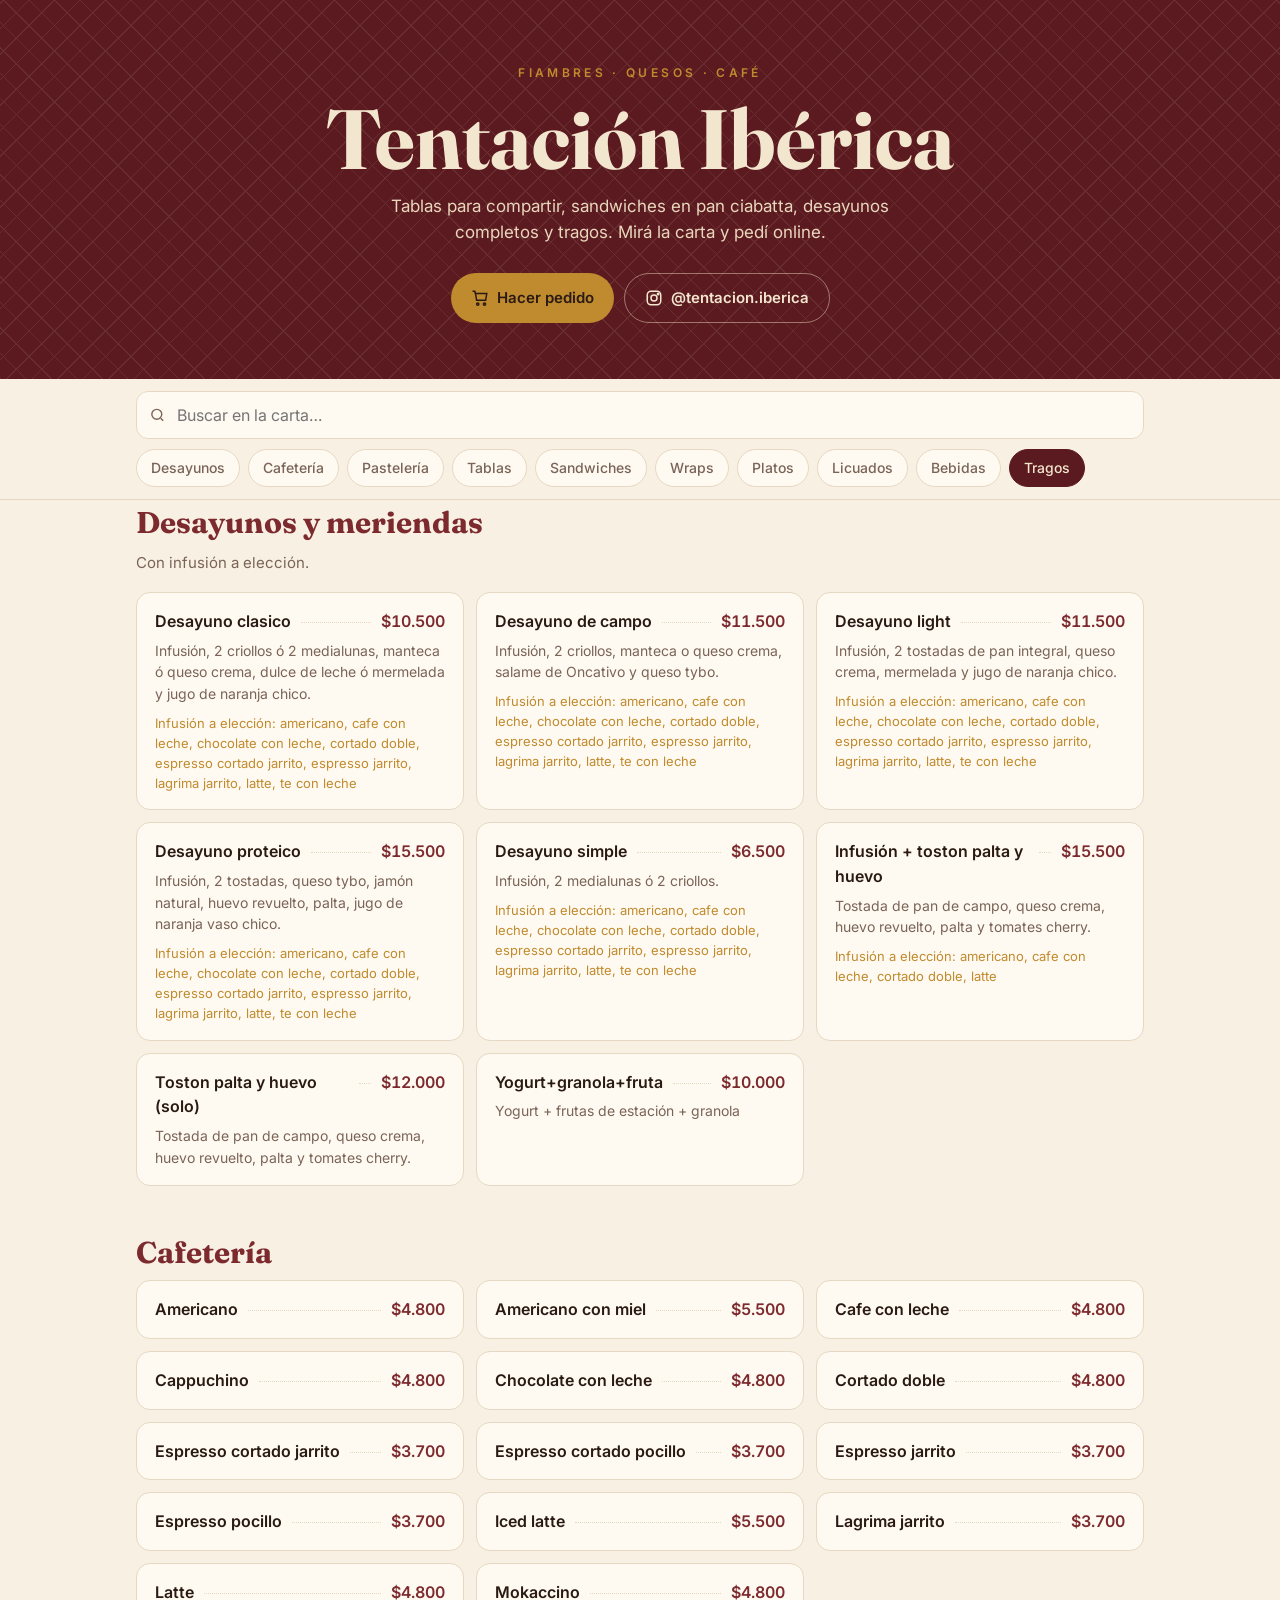
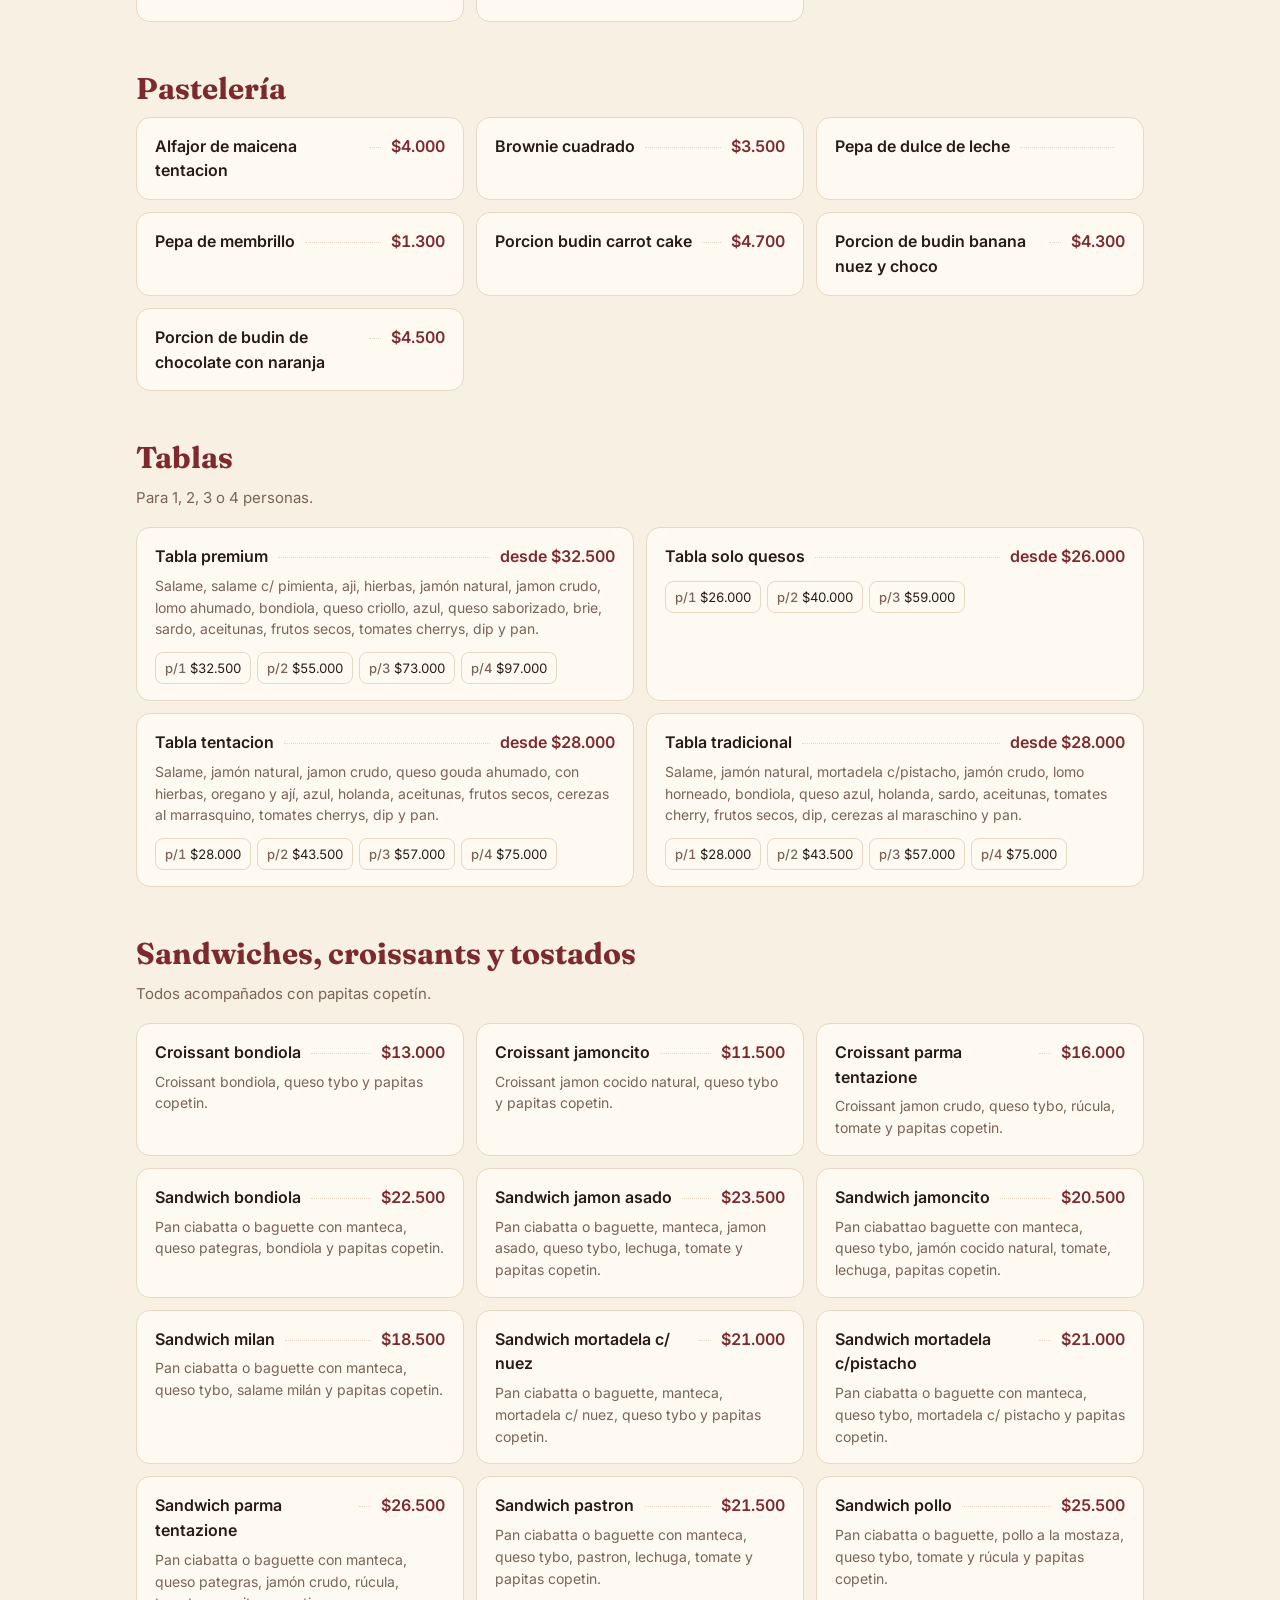
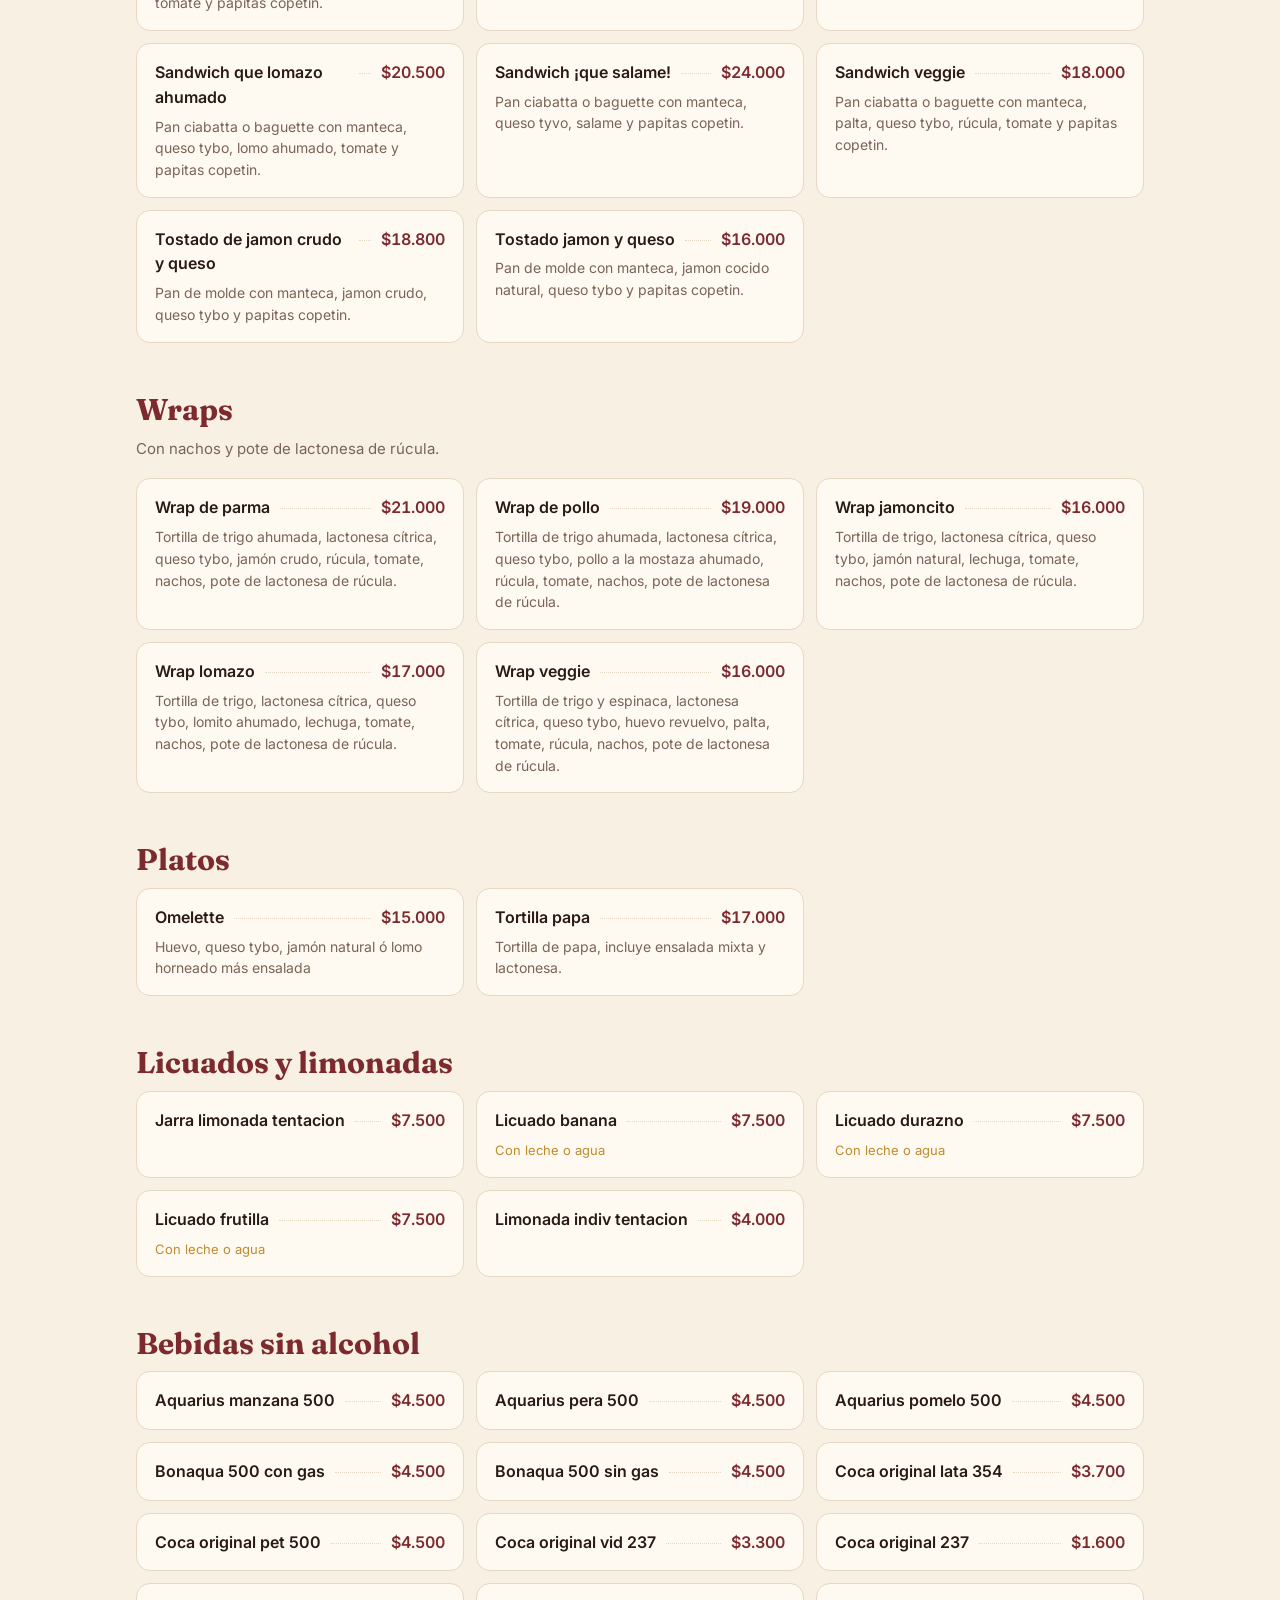
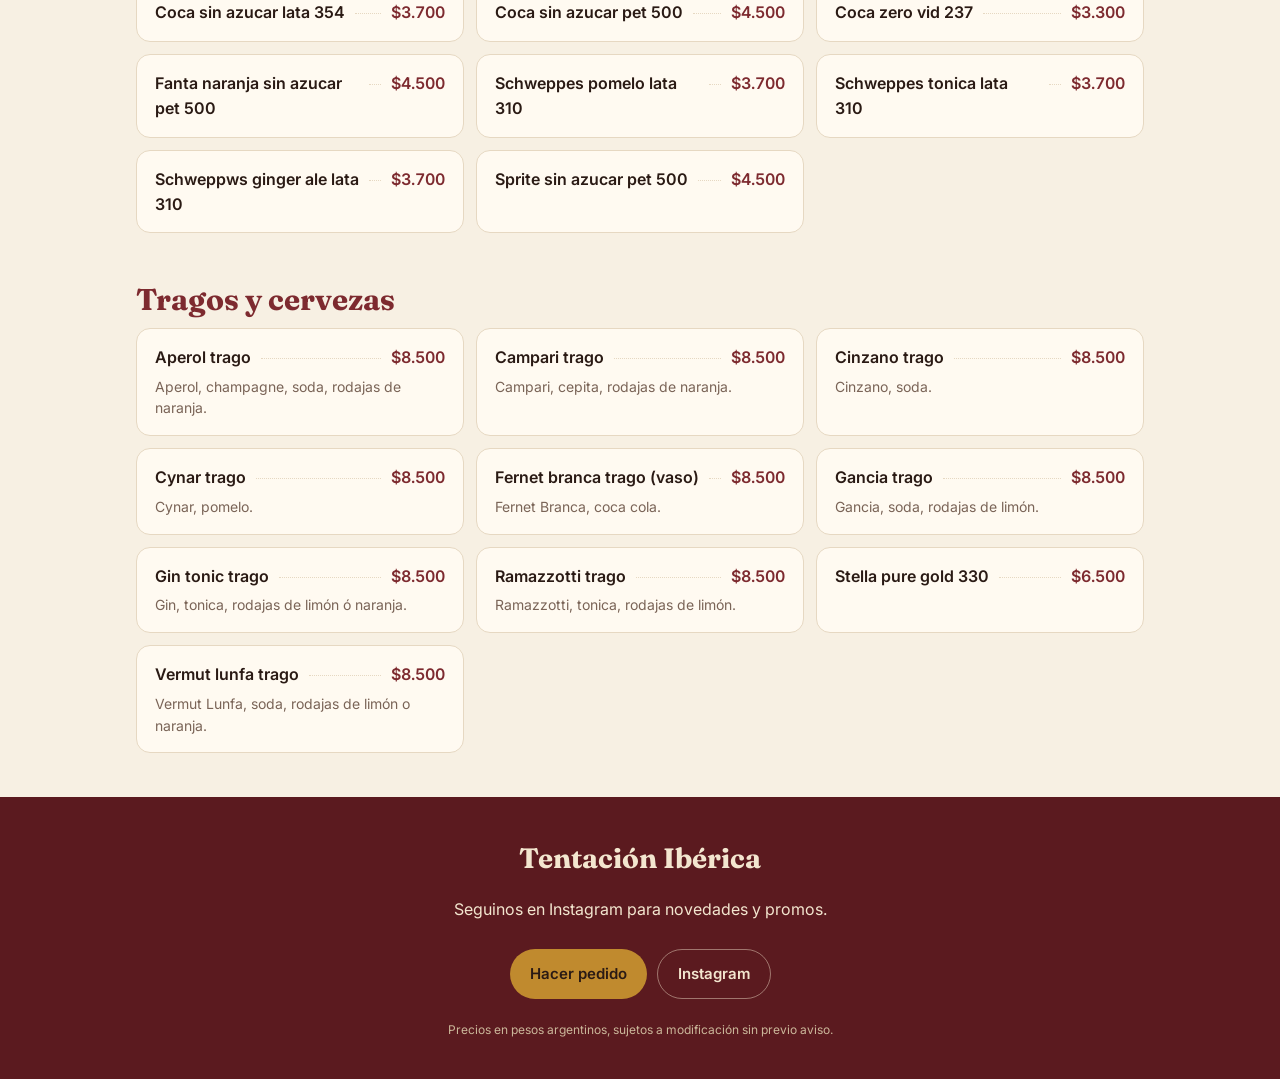
==== index.html @ 0c2903f7 "feat: web con la carta de Tentación Ibérica Co-Authored-By: Claude Opus 5.5 <noreply@anthropic.com>" ====
<!doctype html>
<html lang="es">
<head>
<meta charset="utf-8">
<meta name="viewport" content="width=device-width, initial-scale=1">
<title>Tentación Ibérica · Carta</title>
<meta name="description" content="Tentación Ibérica: tablas de fiambres y quesos, sandwiches, desayunos, café y tragos. Mirá nuestra carta.">
<meta property="og:title" content="Tentación Ibérica">
<meta property="og:description" content="Tablas, sandwiches, desayunos, café y tragos.">
<meta name="theme-color" content="#5b1a1f">
<link rel="icon" href="data:image/svg+xml,<svg xmlns='http://www.w3.org/2000/svg' viewBox='0 0 64 64'><rect width='64' height='64' rx='14' fill='%235b1a1f'/><text x='32' y='44' font-family='Georgia,serif' font-size='34' fill='%23f3e6cf' text-anchor='middle'>TI</text></svg>">
<link rel="preconnect" href="https://fonts.googleapis.com">
<link rel="preconnect" href="https://fonts.gstatic.com" crossorigin>
<link href="https://fonts.googleapis.com/css2?family=Fraunces:opsz,wght@9..144,500;9..144,700&family=Inter:wght@400;500;600&display=swap" rel="stylesheet">
<style>
:root{
  --bg:#f7f0e3; --surface:#fffaf1; --ink:#2a1a14; --muted:#7a6457; --line:#e6d8c2;
  --wine:#5b1a1f; --wine-2:#7d2a2f; --gold:#c08a2e; --cream:#f3e6cf;
}
@media (prefers-color-scheme: dark){
  :root:not([data-theme="light"]){
    --bg:#1a1210; --surface:#241915; --ink:#f3e6cf; --muted:#b9a48f; --line:#3a2a22;
    --wine:#5b1a1f; --wine-2:#e0a3a0; --gold:#e0ac52; --cream:#f3e6cf;
  }
}
*{box-sizing:border-box}
html{scroll-behavior:smooth;scroll-padding-top:120px}
body{margin:0;background:var(--bg);color:var(--ink);font:16px/1.55 Inter,system-ui,sans-serif;-webkit-font-smoothing:antialiased}
a{color:inherit}
.wrap{max-width:1040px;margin:0 auto;padding:0 16px}

/* hero */
.hero{background:var(--wine);color:var(--cream);position:relative;overflow:hidden}
.hero::before{content:"";position:absolute;inset:0;opacity:.09;
  background-image:repeating-linear-gradient(45deg,var(--cream) 0 1px,transparent 1px 18px),repeating-linear-gradient(-45deg,var(--cream) 0 1px,transparent 1px 18px)}
.hero .wrap{position:relative;padding-top:64px;padding-bottom:56px;text-align:center}
.kicker{letter-spacing:.28em;text-transform:uppercase;font-size:12px;color:var(--gold);font-weight:600}
.hero h1{font-family:Fraunces,Georgia,serif;font-weight:700;font-size:clamp(42px,9vw,84px);line-height:1;margin:14px 0 12px}
.hero p{max-width:560px;margin:0 auto;color:#e9d7bd;font-size:17px}
.cta{display:flex;gap:10px;justify-content:center;flex-wrap:wrap;margin-top:28px}
.btn{display:inline-flex;align-items:center;gap:8px;padding:12px 20px;border-radius:999px;font-weight:600;text-decoration:none;font-size:15px;transition:transform .15s,background .15s}
.btn:hover{transform:translateY(-1px)}
.btn.primary{background:var(--gold);color:#2a1a14}
.btn.ghost{border:1px solid rgba(243,230,207,.45);color:var(--cream)}
.btn svg{width:18px;height:18px}

/* nav */
.bar{position:sticky;top:0;z-index:10;background:color-mix(in srgb,var(--bg) 92%,transparent);backdrop-filter:blur(10px);border-bottom:1px solid var(--line)}
.bar .wrap{display:flex;flex-direction:column;gap:10px;padding-top:12px;padding-bottom:10px}
.search{position:relative}
.search input{width:100%;padding:11px 14px 11px 40px;border-radius:12px;border:1px solid var(--line);background:var(--surface);color:var(--ink);font:inherit}
.search input:focus{outline:2px solid var(--gold);outline-offset:1px}
.search svg{position:absolute;left:13px;top:50%;transform:translateY(-50%);width:17px;height:17px;color:var(--muted)}
.cats{display:flex;gap:8px;overflow-x:auto;scrollbar-width:none;padding-bottom:2px}
.cats::-webkit-scrollbar{display:none}
.cats a{flex:none;padding:7px 14px;border-radius:999px;border:1px solid var(--line);text-decoration:none;font-size:14px;font-weight:500;color:var(--muted);background:var(--surface);white-space:nowrap}
.cats a.on{background:var(--wine);border-color:var(--wine);color:var(--cream)}

/* menu */
main{padding:28px 0 40px}
section{margin-bottom:44px}
section h2{font-family:Fraunces,Georgia,serif;font-size:30px;margin:0 0 4px;color:var(--wine-2)}
section .sub{color:var(--muted);margin:0 0 18px;font-size:15px}
.grid{display:grid;grid-template-columns:repeat(auto-fill,minmax(300px,1fr));gap:12px}
.item{background:var(--surface);border:1px solid var(--line);border-radius:14px;padding:16px 18px}
.row{display:flex;align-items:baseline;gap:10px}
.row h3{margin:0;font-size:16px;font-weight:600}
.row .dots{flex:1;border-bottom:1px dotted var(--line);transform:translateY(-4px);min-width:12px}
.price{font-weight:600;color:var(--wine-2);white-space:nowrap;font-variant-numeric:tabular-nums}
.item p{margin:6px 0 0;color:var(--muted);font-size:14px}
.item .opt{font-size:13px;margin-top:8px;color:var(--gold)}
.sizes{display:flex;gap:6px;flex-wrap:wrap;margin-top:12px}
.sizes span{font-size:13px;border:1px solid var(--line);border-radius:8px;padding:5px 9px;font-variant-numeric:tabular-nums}
.sizes b{color:var(--muted);font-weight:500;margin-right:4px}
.tablas .grid{grid-template-columns:repeat(auto-fill,minmax(420px,1fr))}
.empty{display:none;text-align:center;color:var(--muted);padding:40px 0}

footer{background:var(--wine);color:var(--cream);text-align:center;padding:40px 16px}
footer h2{font-family:Fraunces,Georgia,serif;margin:0 0 6px;font-size:28px}
footer small{display:block;margin-top:22px;color:#cbb79a;font-size:12px}
@media (max-width:480px){.tablas .grid{grid-template-columns:1fr}.grid{grid-template-columns:1fr}}
</style>
</head>
<body>
<header class="hero">
  <div class="wrap">
    <div class="kicker">Fiambres · Quesos · Café</div>
    <h1>Tentación Ibérica</h1>
    <p>Tablas para compartir, sandwiches en pan ciabatta, desayunos completos y tragos. Mirá la carta y pedí online.</p>
    <div class="cta">
      <a class="btn primary" href="https://gd55d70ed7f53c9-o1anc1ft1sdt1pqp.adb.sa-santiago-1.oraclecloudapps.com/ords/r/restoweb/pedidos121/carta-digital?s=lamarca.tentacioniberica" target="_blank" rel="noopener">
        <svg viewBox="0 0 24 24" fill="none" stroke="currentColor" stroke-width="2"><path d="M6 6h15l-1.5 9h-12z"/><path d="M6 6 5 3H2"/><circle cx="9" cy="20" r="1.5"/><circle cx="18" cy="20" r="1.5"/></svg>
        Hacer pedido
      </a>
      <a class="btn ghost" href="https://www.instagram.com/tentacion.iberica/" target="_blank" rel="noopener">
        <svg viewBox="0 0 24 24" fill="none" stroke="currentColor" stroke-width="2"><rect x="3" y="3" width="18" height="18" rx="5"/><circle cx="12" cy="12" r="4"/><circle cx="17.5" cy="6.5" r="1" fill="currentColor"/></svg>
        @tentacion.iberica
      </a>
    </div>
  </div>
</header>

<nav class="bar" aria-label="Categorías">
  <div class="wrap">
    <label class="search">
      <svg viewBox="0 0 24 24" fill="none" stroke="currentColor" stroke-width="2"><circle cx="11" cy="11" r="7"/><path d="m20 20-3.5-3.5"/></svg>
      <input id="q" type="search" placeholder="Buscar en la carta…" aria-label="Buscar en la carta">
    </label>
    <div class="cats" id="cats"></div>
  </div>
</nav>

<main class="wrap">
  <div id="menu"></div>
  <div class="empty" id="empty">No encontramos nada con esa búsqueda.</div>
</main>

<footer>
  <h2>Tentación Ibérica</h2>
  <p>Seguinos en Instagram para novedades y promos.</p>
  <div class="cta">
    <a class="btn primary" href="https://gd55d70ed7f53c9-o1anc1ft1sdt1pqp.adb.sa-santiago-1.oraclecloudapps.com/ords/r/restoweb/pedidos121/carta-digital?s=lamarca.tentacioniberica" target="_blank" rel="noopener">Hacer pedido</a>
    <a class="btn ghost" href="https://www.instagram.com/tentacion.iberica/" target="_blank" rel="noopener">Instagram</a>
  </div>
  <small>Precios en pesos argentinos, sujetos a modificación sin previo aviso.</small>
</footer>

<script>
const MENU = [{"c": "dulces", "n": "Alfajor de maicena tentacion", "p": 4000, "d": ""}, {"c": "cafe", "n": "Americano", "p": 4800, "d": ""}, {"c": "cafe", "n": "Americano con miel", "p": 5500, "d": ""}, {"c": "tragos", "n": "Aperol trago", "p": 8500, "d": "Aperol, champagne, soda, rodajas de naranja."}, {"c": "bebidas", "n": "Aquarius manzana 500", "p": 4500, "d": ""}, {"c": "bebidas", "n": "Aquarius pera 500", "p": 4500, "d": ""}, {"c": "bebidas", "n": "Aquarius pomelo 500", "p": 4500, "d": ""}, {"c": "bebidas", "n": "Bonaqua 500 con gas", "p": 4500, "d": ""}, {"c": "bebidas", "n": "Bonaqua 500 sin gas", "p": 4500, "d": ""}, {"c": "dulces", "n": "Brownie cuadrado", "p": 3500, "d": ""}, {"c": "cafe", "n": "Cafe con leche", "p": 4800, "d": ""}, {"c": "tragos", "n": "Campari trago", "p": 8500, "d": "Campari, cepita, rodajas de naranja."}, {"c": "cafe", "n": "Cappuchino", "p": 4800, "d": ""}, {"c": "cafe", "n": "Chocolate con leche", "p": 4800, "d": ""}, {"c": "tragos", "n": "Cinzano trago", "p": 8500, "d": "Cinzano, soda."}, {"c": "bebidas", "n": "Coca original lata 354", "p": 3700, "d": ""}, {"c": "bebidas", "n": "Coca original pet 500", "p": 4500, "d": ""}, {"c": "bebidas", "n": "Coca original vid 237", "p": 3300, "d": ""}, {"c": "bebidas", "n": "Coca original 237", "p": 1600, "d": ""}, {"c": "bebidas", "n": "Coca sin azucar lata 354", "p": 3700, "d": ""}, {"c": "bebidas", "n": "Coca sin azucar pet 500", "p": 4500, "d": ""}, {"c": "bebidas", "n": "Coca zero vid 237", "p": 3300, "d": ""}, {"c": "cafe", "n": "Cortado doble", "p": 4800, "d": ""}, {"c": "sandwiches", "n": "Croissant bondiola", "p": 13000, "d": "Croissant bondiola, queso tybo y papitas copetin."}, {"c": "sandwiches", "n": "Croissant jamoncito", "p": 11500, "d": "Croissant jamon cocido natural, queso tybo y papitas copetin."}, {"c": "sandwiches", "n": "Croissant parma tentazione", "p": 16000, "d": "Croissant jamon crudo, queso tybo, rúcula, tomate y papitas copetin."}, {"c": "tragos", "n": "Cynar trago", "p": 8500, "d": "Cynar, pomelo."}, {"c": "desayunos", "n": "Desayuno clasico", "p": 10500, "d": "Infusión, 2 criollos ó 2 medialunas, manteca ó queso crema, dulce de leche ó mermelada y jugo de naranja chico.", "opt": "Infusión a elección: americano, cafe con leche, chocolate con leche, cortado doble, espresso cortado jarrito, espresso jarrito, lagrima jarrito, latte, te con leche"}, {"c": "desayunos", "n": "Desayuno de campo", "p": 11500, "d": "Infusión, 2 criollos, manteca o queso crema, salame de Oncativo y queso tybo.", "opt": "Infusión a elección: americano, cafe con leche, chocolate con leche, cortado doble, espresso cortado jarrito, espresso jarrito, lagrima jarrito, latte, te con leche"}, {"c": "desayunos", "n": "Desayuno light", "p": 11500, "d": "Infusión, 2 tostadas de pan integral, queso crema, mermelada y jugo de naranja chico.", "opt": "Infusión a elección: americano, cafe con leche, chocolate con leche, cortado doble, espresso cortado jarrito, espresso jarrito, lagrima jarrito, latte, te con leche"}, {"c": "desayunos", "n": "Desayuno proteico", "p": 15500, "d": "Infusión, 2 tostadas, queso tybo, jamón natural, huevo revuelto, palta, jugo de naranja vaso chico.", "opt": "Infusión a elección: americano, cafe con leche, chocolate con leche, cortado doble, espresso cortado jarrito, espresso jarrito, lagrima jarrito, latte, te con leche"}, {"c": "desayunos", "n": "Desayuno simple", "p": 6500, "d": "Infusión, 2 medialunas ó 2 criollos.", "opt": "Infusión a elección: americano, cafe con leche, chocolate con leche, cortado doble, espresso cortado jarrito, espresso jarrito, lagrima jarrito, latte, te con leche"}, {"c": "cafe", "n": "Espresso cortado jarrito", "p": 3700, "d": ""}, {"c": "cafe", "n": "Espresso cortado pocillo", "p": 3700, "d": ""}, {"c": "cafe", "n": "Espresso jarrito", "p": 3700, "d": ""}, {"c": "cafe", "n": "Espresso pocillo", "p": 3700, "d": ""}, {"c": "bebidas", "n": "Fanta naranja sin azucar pet 500", "p": 4500, "d": ""}, {"c": "tragos", "n": "Fernet branca trago (vaso)", "p": 8500, "d": "Fernet Branca, coca cola."}, {"c": "tragos", "n": "Gancia trago", "p": 8500, "d": "Gancia, soda, rodajas de limón."}, {"c": "tragos", "n": "Gin tonic trago", "p": 8500, "d": "Gin, tonica, rodajas de limón ó naranja."}, {"c": "cafe", "n": "Iced latte", "p": 5500, "d": ""}, {"c": "desayunos", "n": "Infusión + toston palta y huevo", "p": 15500, "d": "Tostada de pan de campo, queso crema, huevo revuelto, palta y tomates cherry.", "opt": "Infusión a elección: americano, cafe con leche, cortado doble, latte"}, {"c": "licuados", "n": "Jarra limonada tentacion", "p": 7500, "d": ""}, {"c": "cafe", "n": "Lagrima jarrito", "p": 3700, "d": ""}, {"c": "cafe", "n": "Latte", "p": 4800, "d": ""}, {"c": "licuados", "n": "Licuado banana", "p": 7500, "d": "", "opt": "Con leche o agua"}, {"c": "licuados", "n": "Licuado durazno", "p": 7500, "d": "", "opt": "Con leche o agua"}, {"c": "licuados", "n": "Licuado frutilla", "p": 7500, "d": "", "opt": "Con leche o agua"}, {"c": "licuados", "n": "Limonada indiv tentacion", "p": 4000, "d": ""}, {"c": "cafe", "n": "Mokaccino", "p": 4800, "d": ""}, {"c": "platos", "n": "Omelette", "p": 15000, "d": "Huevo, queso tybo, jamón natural ó lomo horneado más ensalada"}, {"c": "dulces", "n": "Pepa de dulce de leche", "p": null, "d": ""}, {"c": "dulces", "n": "Pepa de membrillo", "p": 1300, "d": ""}, {"c": "dulces", "n": "Porcion budin carrot cake", "p": 4700, "d": ""}, {"c": "dulces", "n": "Porcion de budin banana nuez y choco", "p": 4300, "d": ""}, {"c": "dulces", "n": "Porcion de budin de chocolate con naranja", "p": 4500, "d": ""}, {"c": "tragos", "n": "Ramazzotti trago", "p": 8500, "d": "Ramazzotti, tonica, rodajas de limón."}, {"c": "sandwiches", "n": "Sandwich bondiola", "p": 22500, "d": "Pan ciabatta o baguette con manteca, queso pategras, bondiola y papitas copetin."}, {"c": "sandwiches", "n": "Sandwich jamon asado", "p": 23500, "d": "Pan ciabatta o baguette, manteca, jamon asado, queso tybo, lechuga, tomate y papitas copetin."}, {"c": "sandwiches", "n": "Sandwich jamoncito", "p": 20500, "d": "Pan ciabattao baguette con manteca, queso tybo, jamón cocido natural, tomate, lechuga, papitas copetin."}, {"c": "sandwiches", "n": "Sandwich milan", "p": 18500, "d": "Pan ciabatta o baguette con manteca, queso tybo, salame milán y papitas copetin."}, {"c": "sandwiches", "n": "Sandwich mortadela c/ nuez", "p": 21000, "d": "Pan ciabatta o baguette, manteca, mortadela c/ nuez, queso tybo y papitas copetin."}, {"c": "sandwiches", "n": "Sandwich mortadela c/pistacho", "p": 21000, "d": "Pan ciabatta o baguette con manteca, queso tybo, mortadela c/ pistacho y papitas copetin."}, {"c": "sandwiches", "n": "Sandwich parma tentazione", "p": 26500, "d": "Pan ciabatta o baguette con manteca, queso pategras, jamón crudo, rúcula, tomate y papitas copetin."}, {"c": "sandwiches", "n": "Sandwich pastron", "p": 21500, "d": "Pan ciabatta o baguette con manteca, queso tybo, pastron, lechuga, tomate y papitas copetin."}, {"c": "sandwiches", "n": "Sandwich pollo", "p": 25500, "d": "Pan ciabatta o baguette, pollo a la mostaza, queso tybo, tomate y rúcula y papitas copetin."}, {"c": "sandwiches", "n": "Sandwich que lomazo ahumado", "p": 20500, "d": "Pan ciabatta o baguette con manteca, queso tybo, lomo ahumado, tomate y papitas copetin."}, {"c": "sandwiches", "n": "Sandwich ¡que salame!", "p": 24000, "d": "Pan ciabatta o baguette con manteca, queso tyvo, salame y papitas copetin."}, {"c": "sandwiches", "n": "Sandwich veggie", "p": 18000, "d": "Pan ciabatta o baguette con manteca, palta, queso tybo, rúcula, tomate y papitas copetin."}, {"c": "bebidas", "n": "Schweppes pomelo lata 310", "p": 3700, "d": ""}, {"c": "bebidas", "n": "Schweppes tonica lata 310", "p": 3700, "d": ""}, {"c": "bebidas", "n": "Schweppws ginger ale lata 310", "p": 3700, "d": ""}, {"c": "bebidas", "n": "Sprite sin azucar pet 500", "p": 4500, "d": ""}, {"c": "tragos", "n": "Stella pure gold 330", "p": 6500, "d": ""}, {"c": "tablas", "n": "Tabla premium", "d": "Salame, salame c/ pimienta, aji, hierbas, jamón natural, jamon crudo, lomo ahumado, bondiola, queso criollo, azul, queso saborizado, brie, sardo, aceitunas, frutos secos, tomates cherrys, dip y pan.", "sizes": [[1, 32500], [2, 55000], [3, 73000], [4, 97000]]}, {"c": "tablas", "n": "Tabla solo quesos", "d": "", "sizes": [[1, 26000], [2, 40000], [3, 59000]]}, {"c": "tablas", "n": "Tabla tentacion", "d": "Salame, jamón natural, jamon crudo, queso gouda ahumado, con hierbas, oregano y ají, azul, holanda, aceitunas, frutos secos, cerezas al marrasquino, tomates cherrys, dip y pan.", "sizes": [[1, 28000], [2, 43500], [3, 57000], [4, 75000]]}, {"c": "tablas", "n": "Tabla tradicional", "d": "Salame, jamón natural, mortadela c/pistacho, jamón crudo, lomo horneado, bondiola, queso azul, holanda, sardo, aceitunas, tomates cherry, frutos secos, dip, cerezas al maraschino y pan.", "sizes": [[1, 28000], [2, 43500], [3, 57000], [4, 75000]]}, {"c": "platos", "n": "Tortilla papa", "p": 17000, "d": "Tortilla de papa, incluye ensalada mixta y lactonesa."}, {"c": "sandwiches", "n": "Tostado de jamon crudo y queso", "p": 18800, "d": "Pan de molde con manteca, jamon crudo, queso tybo y papitas copetin."}, {"c": "sandwiches", "n": "Tostado jamon y queso", "p": 16000, "d": "Pan de molde con manteca, jamon cocido natural, queso tybo y papitas copetin."}, {"c": "desayunos", "n": "Toston palta y huevo (solo)", "p": 12000, "d": "Tostada de pan de campo, queso crema, huevo revuelto, palta y tomates cherry."}, {"c": "tragos", "n": "Vermut lunfa trago", "p": 8500, "d": "Vermut Lunfa, soda, rodajas de limón o naranja."}, {"c": "wraps", "n": "Wrap de parma", "p": 21000, "d": "Tortilla de trigo ahumada, lactonesa cítrica, queso tybo, jamón crudo, rúcula, tomate, nachos, pote de lactonesa de rúcula."}, {"c": "wraps", "n": "Wrap de pollo", "p": 19000, "d": "Tortilla de trigo ahumada, lactonesa cítrica, queso tybo, pollo a la mostaza ahumado, rúcula, tomate, nachos, pote de lactonesa de rúcula."}, {"c": "wraps", "n": "Wrap jamoncito", "p": 16000, "d": "Tortilla de trigo, lactonesa cítrica, queso tybo, jamón natural, lechuga, tomate, nachos, pote de lactonesa de rúcula."}, {"c": "wraps", "n": "Wrap lomazo", "p": 17000, "d": "Tortilla de trigo, lactonesa cítrica, queso tybo, lomito ahumado, lechuga, tomate, nachos, pote de lactonesa de rúcula."}, {"c": "wraps", "n": "Wrap veggie", "p": 16000, "d": "Tortilla de trigo y espinaca, lactonesa cítrica, queso tybo, huevo revuelvo, palta, tomate, rúcula, nachos, pote de lactonesa de rúcula."}, {"c": "desayunos", "n": "Yogurt+granola+fruta", "p": 10000, "d": "Yogurt + frutas de estación + granola"}];
const CATS = [
  ["desayunos","Desayunos y meriendas","Con infusión a elección."],
  ["cafe","Cafetería",""],
  ["dulces","Pastelería",""],
  ["tablas","Tablas","Para 1, 2, 3 o 4 personas."],
  ["sandwiches","Sandwiches, croissants y tostados","Todos acompañados con papitas copetín."],
  ["wraps","Wraps","Con nachos y pote de lactonesa de rúcula."],
  ["platos","Platos",""],
  ["licuados","Licuados y limonadas",""],
  ["bebidas","Bebidas sin alcohol",""],
  ["tragos","Tragos y cervezas",""]
];
const fmt = n => "$" + n.toLocaleString("es-AR");
const esc = s => s.replace(/[&<>"]/g, c => ({"&":"&amp;","<":"&lt;",">":"&gt;",'"':"&quot;"}[c]));
const card = it => {
  const price = it.sizes ? "desde " + fmt(Math.min(...it.sizes.map(s=>s[1]))) : (it.p ? fmt(it.p) : "");
  const sizes = it.sizes ? `<div class="sizes">${it.sizes.map(([p,v])=>`<span><b>p/${p}</b>${fmt(v)}</span>`).join("")}</div>` : "";
  return `<article class="item" data-k="${esc((it.n+" "+it.d).toLowerCase())}">
    <div class="row"><h3>${esc(it.n)}</h3><span class="dots"></span><span class="price">${price}</span></div>
    ${it.d ? `<p>${esc(it.d)}</p>` : ""}${it.opt ? `<p class="opt">${esc(it.opt)}</p>` : ""}${sizes}
  </article>`;
};
document.getElementById("menu").innerHTML = CATS.map(([id,t,sub]) => {
  const its = MENU.filter(m => m.c === id);
  return its.length ? `<section id="${id}" class="${id}"><h2>${t}</h2>${sub?`<p class="sub">${sub}</p>`:""}<div class="grid">${its.map(card).join("")}</div></section>` : "";
}).join("");
document.getElementById("cats").innerHTML = CATS.map(([id,t]) => `<a href="#${id}" data-id="${id}">${t.split(/[ ,]/)[0]}</a>`).join("");

const norm = s => s.normalize("NFD").replace(/[̀-ͯ]/g,"").toLowerCase();
document.getElementById("q").addEventListener("input", e => {
  const q = norm(e.target.value.trim()); let any = false;
  document.querySelectorAll("section").forEach(sec => {
    let vis = 0;
    sec.querySelectorAll(".item").forEach(el => { const ok = !q || norm(el.dataset.k).includes(q); el.style.display = ok ? "" : "none"; vis += ok; });
    sec.style.display = vis ? "" : "none"; any ||= vis > 0;
  });
  document.getElementById("empty").style.display = any ? "none" : "block";
});

const links = [...document.querySelectorAll(".cats a")];
const obs = new IntersectionObserver(es => es.forEach(e => {
  if (!e.isIntersecting) return;
  links.forEach(a => { const on = a.dataset.id === e.target.id; a.classList.toggle("on", on); if (on) a.scrollIntoView({inline:"center",block:"nearest",behavior:"smooth"}); });
}), {rootMargin:"-130px 0px -65% 0px"});
document.querySelectorAll("section").forEach(s => obs.observe(s));
</script>
</body>
</html>
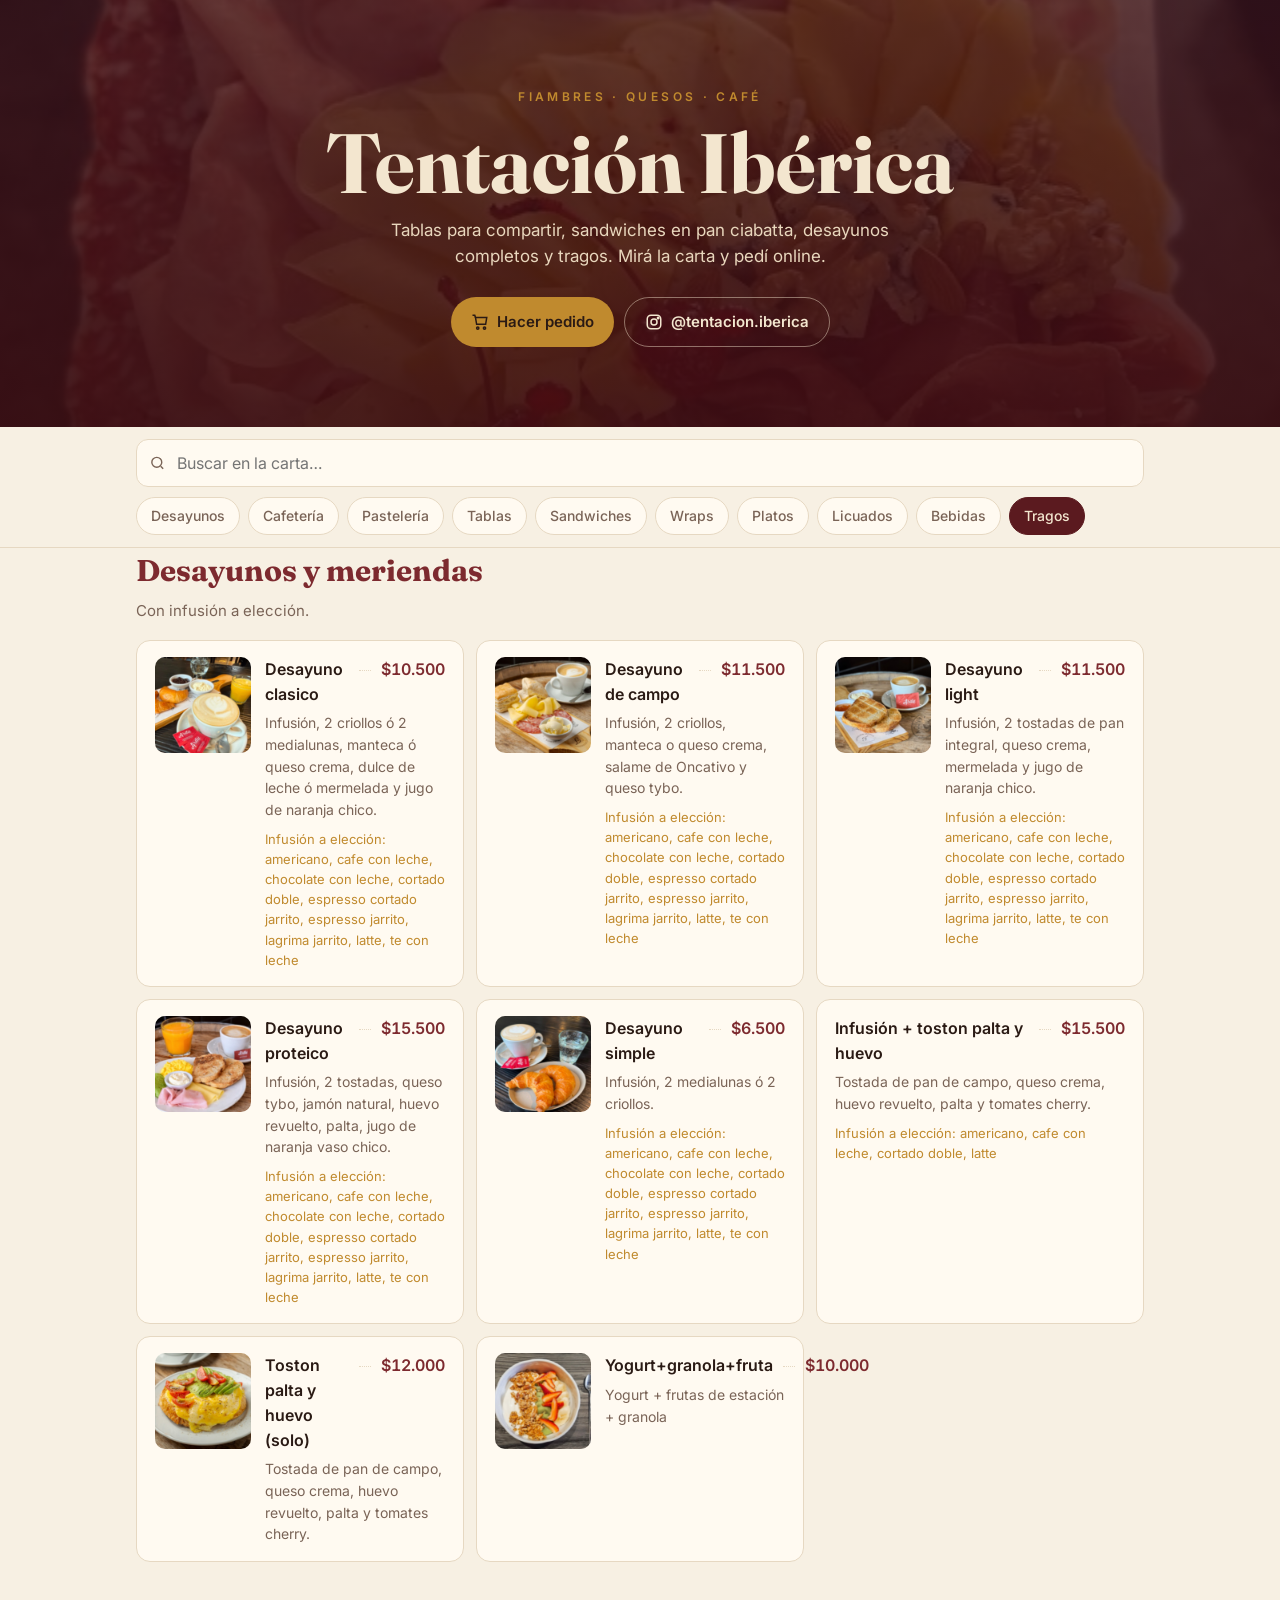
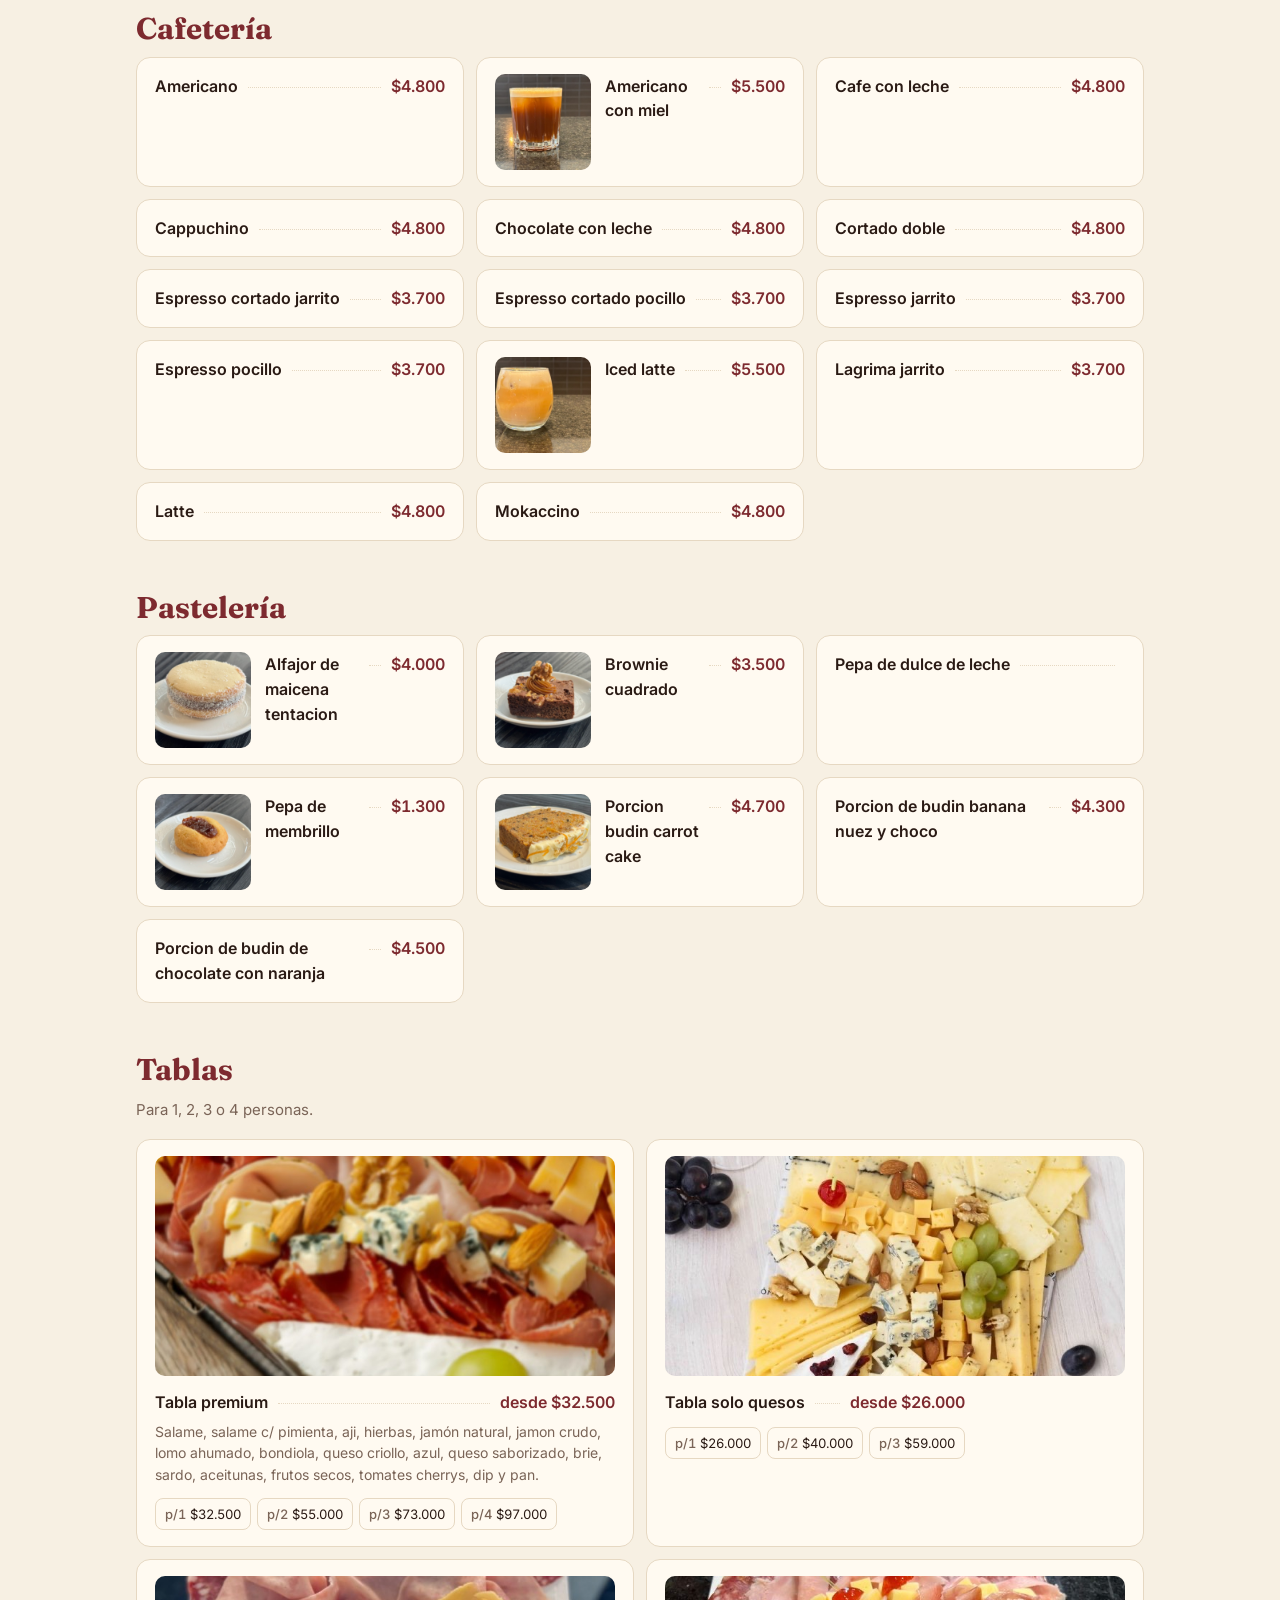
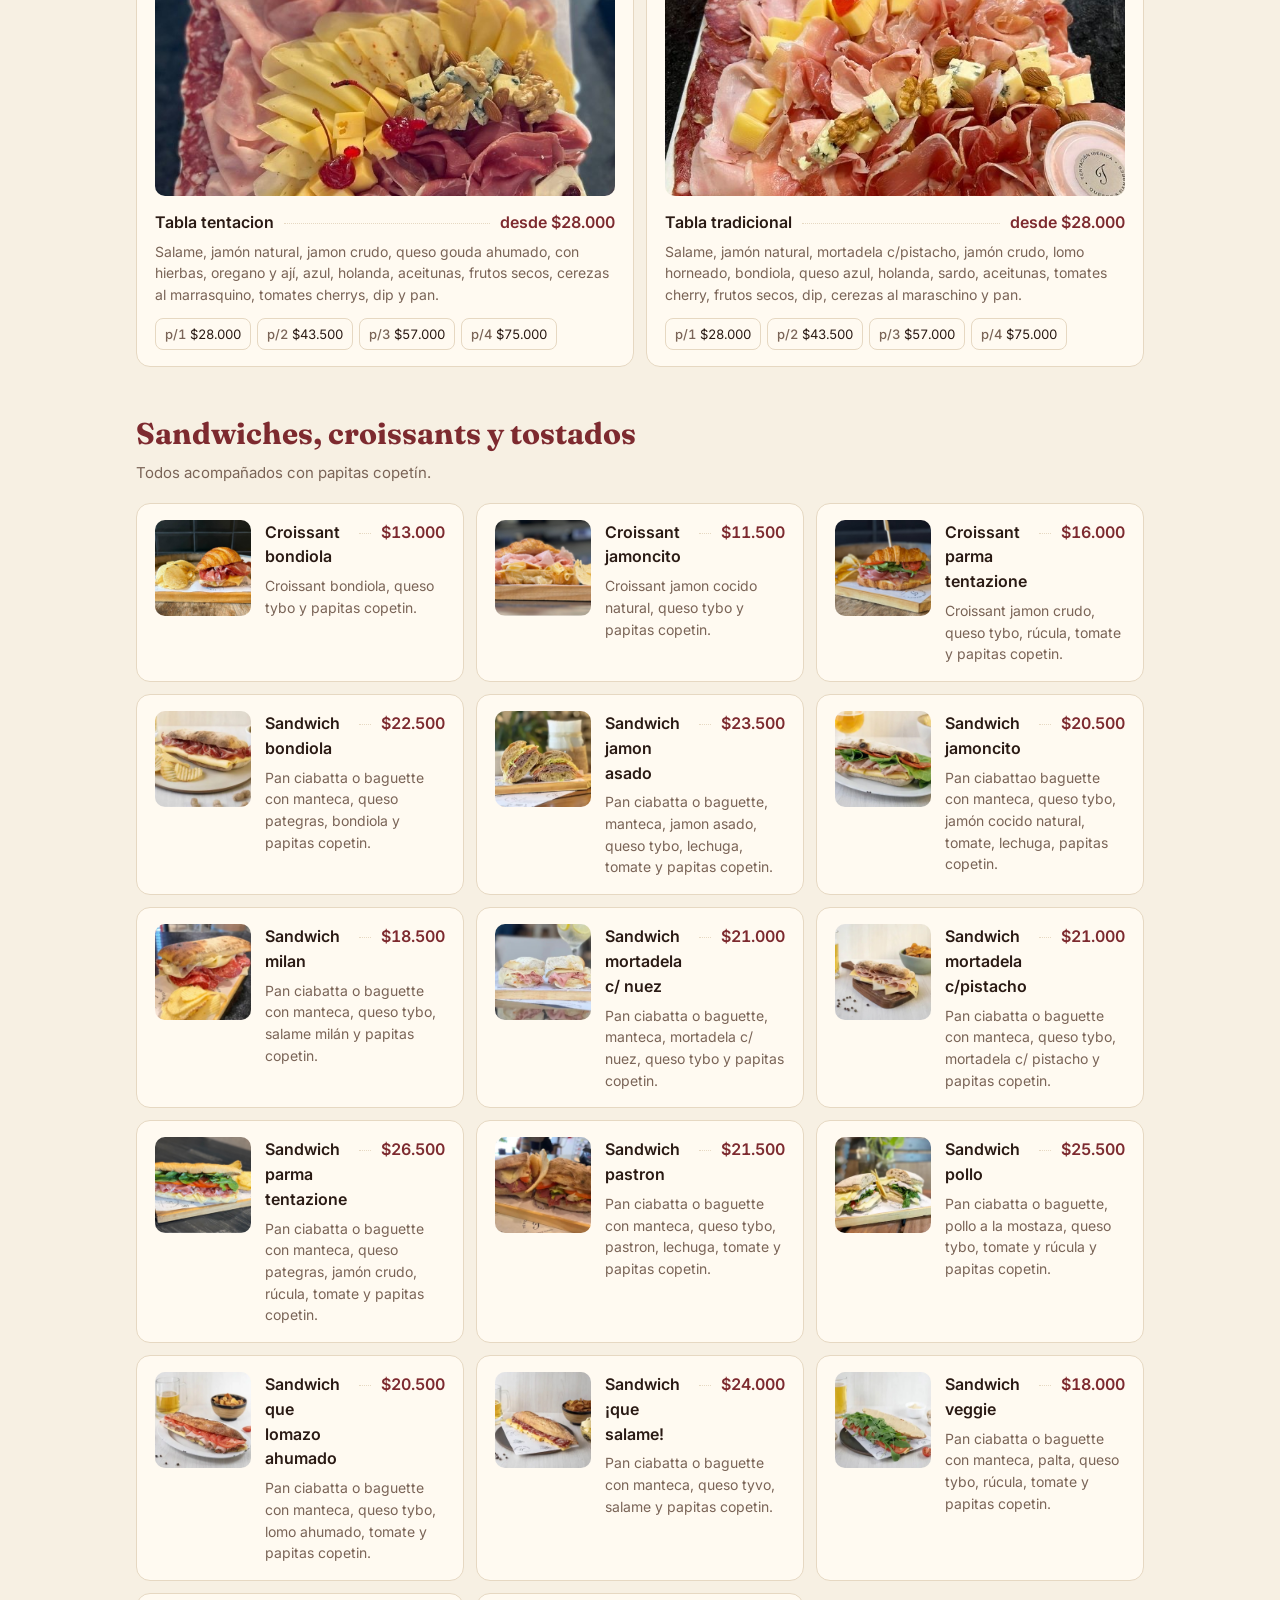
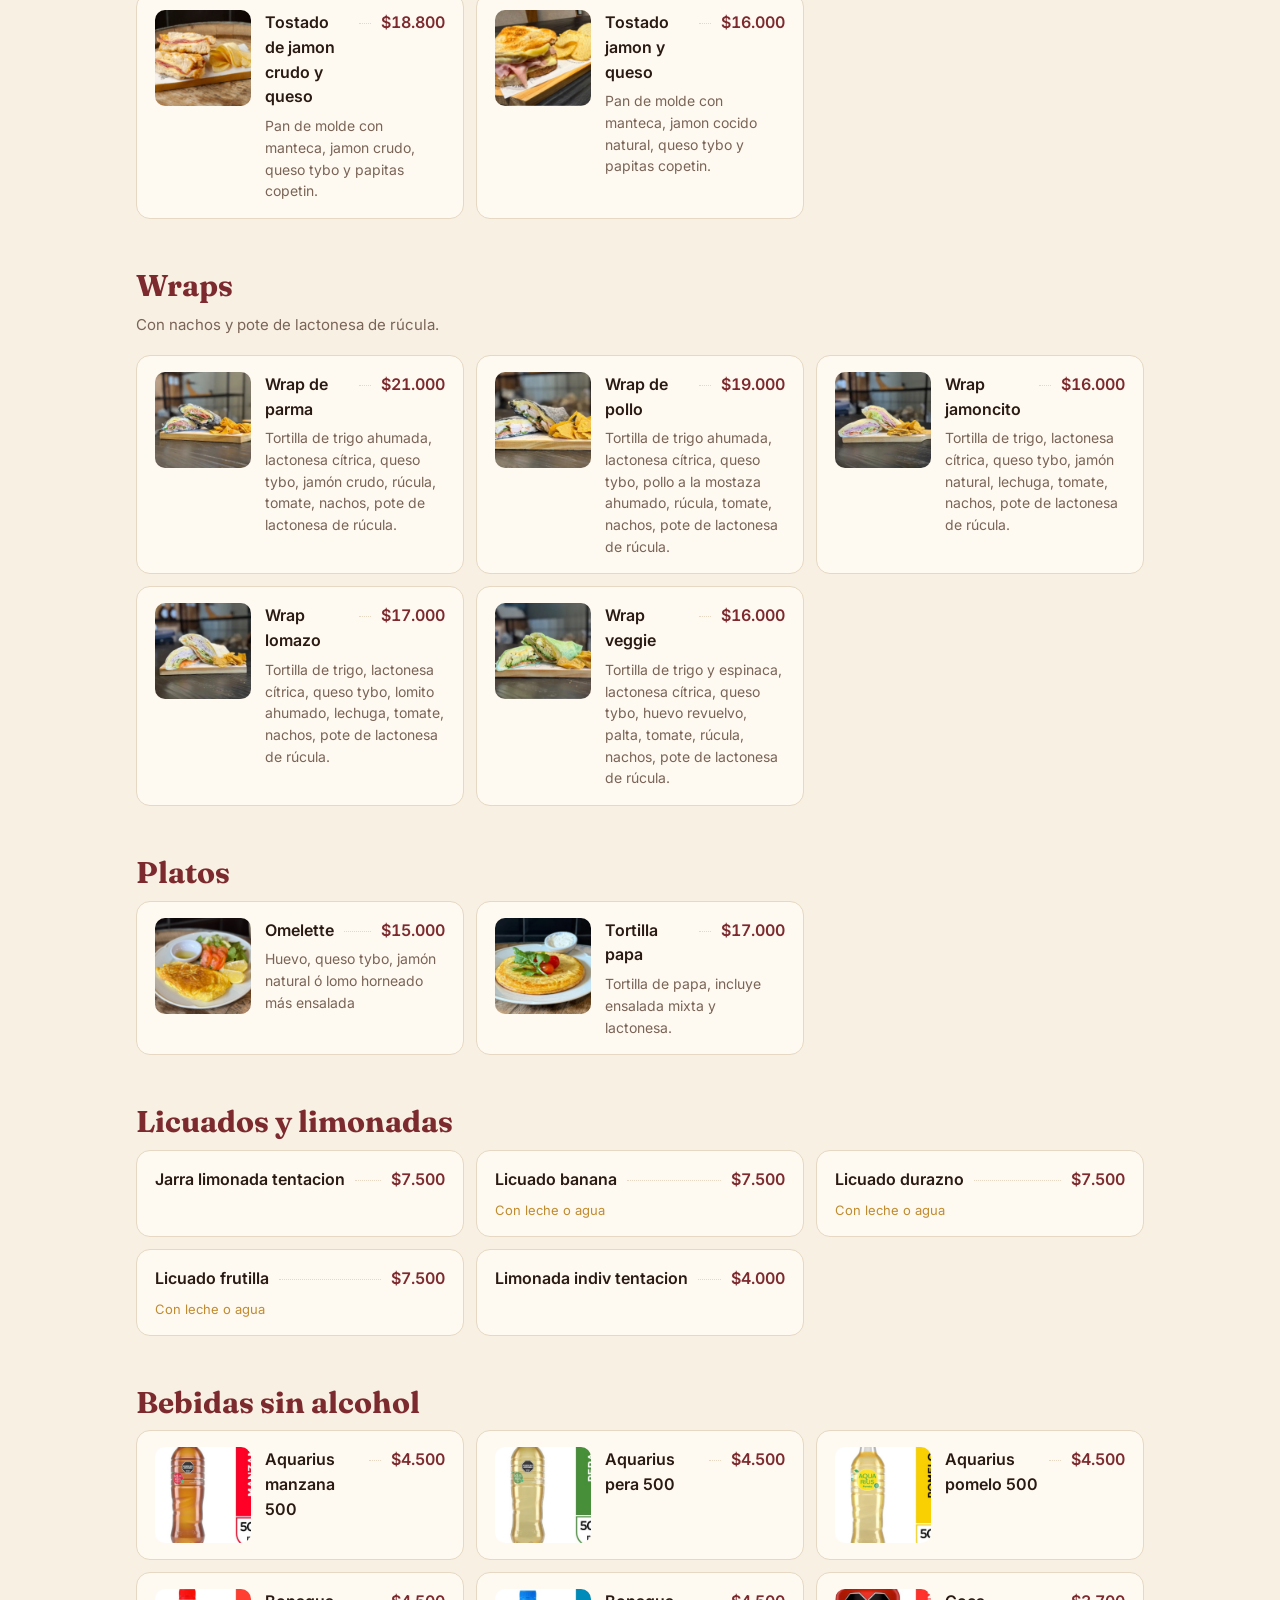
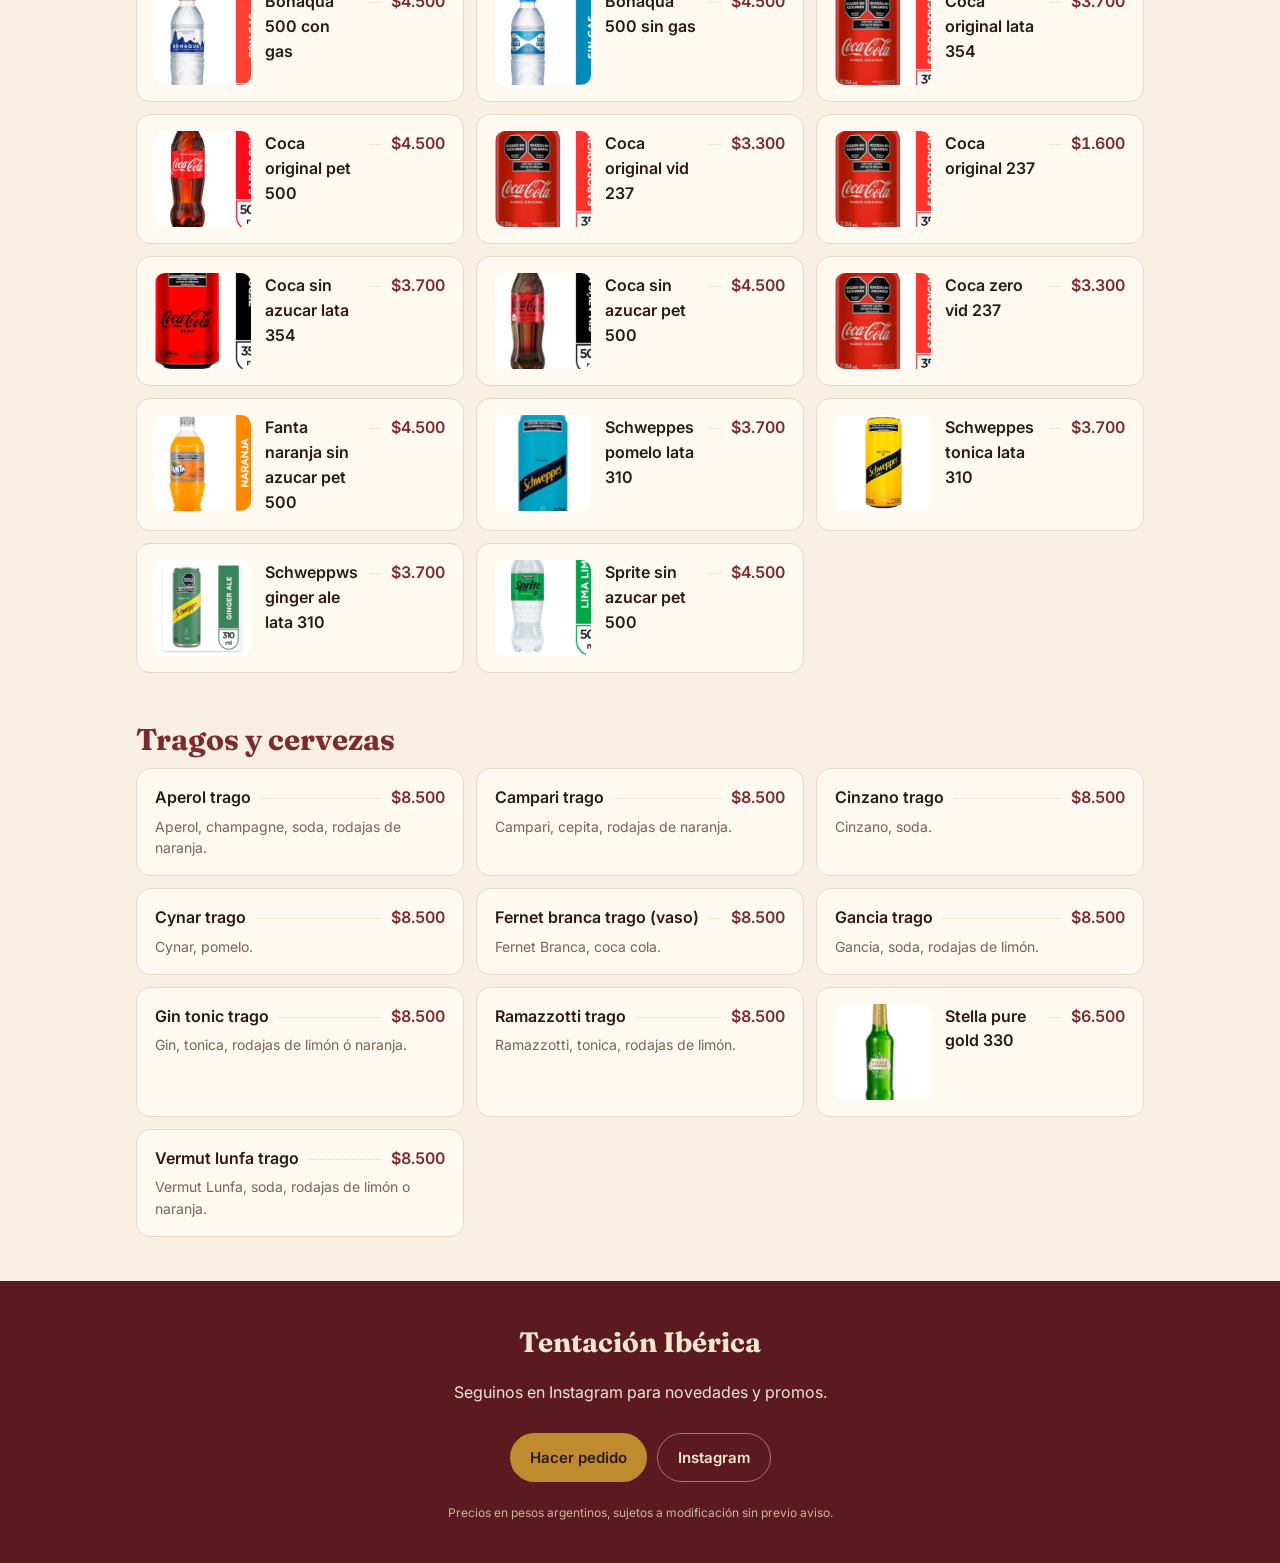
==== commit ea6e3278: "feat: fotos de los productos (desde la carta digital) y portada con imagen Co-Authored-By: Claude Op" ====
--- a/index.html
+++ b/index.html
@@ -31,9 +31,8 @@
 
 /* hero */
 .hero{background:var(--wine);color:var(--cream);position:relative;overflow:hidden}
-.hero::before{content:"";position:absolute;inset:0;opacity:.09;
-  background-image:repeating-linear-gradient(45deg,var(--cream) 0 1px,transparent 1px 18px),repeating-linear-gradient(-45deg,var(--cream) 0 1px,transparent 1px 18px)}
-.hero .wrap{position:relative;padding-top:64px;padding-bottom:56px;text-align:center}
+.hero{background:linear-gradient(180deg,rgba(58,14,18,.78),rgba(58,14,18,.92)),url(img/55106.jpg) center/cover}
+.hero .wrap{position:relative;padding-top:88px;padding-bottom:80px;text-align:center}
 .kicker{letter-spacing:.28em;text-transform:uppercase;font-size:12px;color:var(--gold);font-weight:600}
 .hero h1{font-family:Fraunces,Georgia,serif;font-weight:700;font-size:clamp(42px,9vw,84px);line-height:1;margin:14px 0 12px}
 .hero p{max-width:560px;margin:0 auto;color:#e9d7bd;font-size:17px}
@@ -62,7 +61,12 @@
 section h2{font-family:Fraunces,Georgia,serif;font-size:30px;margin:0 0 4px;color:var(--wine-2)}
 section .sub{color:var(--muted);margin:0 0 18px;font-size:15px}
 .grid{display:grid;grid-template-columns:repeat(auto-fill,minmax(300px,1fr));gap:12px}
-.item{background:var(--surface);border:1px solid var(--line);border-radius:14px;padding:16px 18px}
+.item{background:var(--surface);border:1px solid var(--line);border-radius:14px;padding:16px 18px;display:flex;gap:14px;align-items:flex-start}
+.item .body{flex:1;min-width:0}
+.item .ph{flex:none;width:96px;height:96px;border-radius:10px;object-fit:cover;background:var(--line);cursor:zoom-in}
+.tablas .item{flex-direction:column}.tablas .item .ph{width:100%;height:220px}
+.lb{position:fixed;inset:0;z-index:50;background:rgba(20,10,8,.88);display:none;align-items:center;justify-content:center;padding:16px;cursor:zoom-out}
+.lb.on{display:flex}.lb img{max-width:100%;max-height:85vh;border-radius:12px}
 .row{display:flex;align-items:baseline;gap:10px}
 .row h3{margin:0;font-size:16px;font-weight:600}
 .row .dots{flex:1;border-bottom:1px dotted var(--line);transform:translateY(-4px);min-width:12px}
@@ -126,7 +130,7 @@
 </footer>
 
 <script>
-const MENU = [{"c": "dulces", "n": "Alfajor de maicena tentacion", "p": 4000, "d": ""}, {"c": "cafe", "n": "Americano", "p": 4800, "d": ""}, {"c": "cafe", "n": "Americano con miel", "p": 5500, "d": ""}, {"c": "tragos", "n": "Aperol trago", "p": 8500, "d": "Aperol, champagne, soda, rodajas de naranja."}, {"c": "bebidas", "n": "Aquarius manzana 500", "p": 4500, "d": ""}, {"c": "bebidas", "n": "Aquarius pera 500", "p": 4500, "d": ""}, {"c": "bebidas", "n": "Aquarius pomelo 500", "p": 4500, "d": ""}, {"c": "bebidas", "n": "Bonaqua 500 con gas", "p": 4500, "d": ""}, {"c": "bebidas", "n": "Bonaqua 500 sin gas", "p": 4500, "d": ""}, {"c": "dulces", "n": "Brownie cuadrado", "p": 3500, "d": ""}, {"c": "cafe", "n": "Cafe con leche", "p": 4800, "d": ""}, {"c": "tragos", "n": "Campari trago", "p": 8500, "d": "Campari, cepita, rodajas de naranja."}, {"c": "cafe", "n": "Cappuchino", "p": 4800, "d": ""}, {"c": "cafe", "n": "Chocolate con leche", "p": 4800, "d": ""}, {"c": "tragos", "n": "Cinzano trago", "p": 8500, "d": "Cinzano, soda."}, {"c": "bebidas", "n": "Coca original lata 354", "p": 3700, "d": ""}, {"c": "bebidas", "n": "Coca original pet 500", "p": 4500, "d": ""}, {"c": "bebidas", "n": "Coca original vid 237", "p": 3300, "d": ""}, {"c": "bebidas", "n": "Coca original 237", "p": 1600, "d": ""}, {"c": "bebidas", "n": "Coca sin azucar lata 354", "p": 3700, "d": ""}, {"c": "bebidas", "n": "Coca sin azucar pet 500", "p": 4500, "d": ""}, {"c": "bebidas", "n": "Coca zero vid 237", "p": 3300, "d": ""}, {"c": "cafe", "n": "Cortado doble", "p": 4800, "d": ""}, {"c": "sandwiches", "n": "Croissant bondiola", "p": 13000, "d": "Croissant bondiola, queso tybo y papitas copetin."}, {"c": "sandwiches", "n": "Croissant jamoncito", "p": 11500, "d": "Croissant jamon cocido natural, queso tybo y papitas copetin."}, {"c": "sandwiches", "n": "Croissant parma tentazione", "p": 16000, "d": "Croissant jamon crudo, queso tybo, rúcula, tomate y papitas copetin."}, {"c": "tragos", "n": "Cynar trago", "p": 8500, "d": "Cynar, pomelo."}, {"c": "desayunos", "n": "Desayuno clasico", "p": 10500, "d": "Infusión, 2 criollos ó 2 medialunas, manteca ó queso crema, dulce de leche ó mermelada y jugo de naranja chico.", "opt": "Infusión a elección: americano, cafe con leche, chocolate con leche, cortado doble, espresso cortado jarrito, espresso jarrito, lagrima jarrito, latte, te con leche"}, {"c": "desayunos", "n": "Desayuno de campo", "p": 11500, "d": "Infusión, 2 criollos, manteca o queso crema, salame de Oncativo y queso tybo.", "opt": "Infusión a elección: americano, cafe con leche, chocolate con leche, cortado doble, espresso cortado jarrito, espresso jarrito, lagrima jarrito, latte, te con leche"}, {"c": "desayunos", "n": "Desayuno light", "p": 11500, "d": "Infusión, 2 tostadas de pan integral, queso crema, mermelada y jugo de naranja chico.", "opt": "Infusión a elección: americano, cafe con leche, chocolate con leche, cortado doble, espresso cortado jarrito, espresso jarrito, lagrima jarrito, latte, te con leche"}, {"c": "desayunos", "n": "Desayuno proteico", "p": 15500, "d": "Infusión, 2 tostadas, queso tybo, jamón natural, huevo revuelto, palta, jugo de naranja vaso chico.", "opt": "Infusión a elección: americano, cafe con leche, chocolate con leche, cortado doble, espresso cortado jarrito, espresso jarrito, lagrima jarrito, latte, te con leche"}, {"c": "desayunos", "n": "Desayuno simple", "p": 6500, "d": "Infusión, 2 medialunas ó 2 criollos.", "opt": "Infusión a elección: americano, cafe con leche, chocolate con leche, cortado doble, espresso cortado jarrito, espresso jarrito, lagrima jarrito, latte, te con leche"}, {"c": "cafe", "n": "Espresso cortado jarrito", "p": 3700, "d": ""}, {"c": "cafe", "n": "Espresso cortado pocillo", "p": 3700, "d": ""}, {"c": "cafe", "n": "Espresso jarrito", "p": 3700, "d": ""}, {"c": "cafe", "n": "Espresso pocillo", "p": 3700, "d": ""}, {"c": "bebidas", "n": "Fanta naranja sin azucar pet 500", "p": 4500, "d": ""}, {"c": "tragos", "n": "Fernet branca trago (vaso)", "p": 8500, "d": "Fernet Branca, coca cola."}, {"c": "tragos", "n": "Gancia trago", "p": 8500, "d": "Gancia, soda, rodajas de limón."}, {"c": "tragos", "n": "Gin tonic trago", "p": 8500, "d": "Gin, tonica, rodajas de limón ó naranja."}, {"c": "cafe", "n": "Iced latte", "p": 5500, "d": ""}, {"c": "desayunos", "n": "Infusión + toston palta y huevo", "p": 15500, "d": "Tostada de pan de campo, queso crema, huevo revuelto, palta y tomates cherry.", "opt": "Infusión a elección: americano, cafe con leche, cortado doble, latte"}, {"c": "licuados", "n": "Jarra limonada tentacion", "p": 7500, "d": ""}, {"c": "cafe", "n": "Lagrima jarrito", "p": 3700, "d": ""}, {"c": "cafe", "n": "Latte", "p": 4800, "d": ""}, {"c": "licuados", "n": "Licuado banana", "p": 7500, "d": "", "opt": "Con leche o agua"}, {"c": "licuados", "n": "Licuado durazno", "p": 7500, "d": "", "opt": "Con leche o agua"}, {"c": "licuados", "n": "Licuado frutilla", "p": 7500, "d": "", "opt": "Con leche o agua"}, {"c": "licuados", "n": "Limonada indiv tentacion", "p": 4000, "d": ""}, {"c": "cafe", "n": "Mokaccino", "p": 4800, "d": ""}, {"c": "platos", "n": "Omelette", "p": 15000, "d": "Huevo, queso tybo, jamón natural ó lomo horneado más ensalada"}, {"c": "dulces", "n": "Pepa de dulce de leche", "p": null, "d": ""}, {"c": "dulces", "n": "Pepa de membrillo", "p": 1300, "d": ""}, {"c": "dulces", "n": "Porcion budin carrot cake", "p": 4700, "d": ""}, {"c": "dulces", "n": "Porcion de budin banana nuez y choco", "p": 4300, "d": ""}, {"c": "dulces", "n": "Porcion de budin de chocolate con naranja", "p": 4500, "d": ""}, {"c": "tragos", "n": "Ramazzotti trago", "p": 8500, "d": "Ramazzotti, tonica, rodajas de limón."}, {"c": "sandwiches", "n": "Sandwich bondiola", "p": 22500, "d": "Pan ciabatta o baguette con manteca, queso pategras, bondiola y papitas copetin."}, {"c": "sandwiches", "n": "Sandwich jamon asado", "p": 23500, "d": "Pan ciabatta o baguette, manteca, jamon asado, queso tybo, lechuga, tomate y papitas copetin."}, {"c": "sandwiches", "n": "Sandwich jamoncito", "p": 20500, "d": "Pan ciabattao baguette con manteca, queso tybo, jamón cocido natural, tomate, lechuga, papitas copetin."}, {"c": "sandwiches", "n": "Sandwich milan", "p": 18500, "d": "Pan ciabatta o baguette con manteca, queso tybo, salame milán y papitas copetin."}, {"c": "sandwiches", "n": "Sandwich mortadela c/ nuez", "p": 21000, "d": "Pan ciabatta o baguette, manteca, mortadela c/ nuez, queso tybo y papitas copetin."}, {"c": "sandwiches", "n": "Sandwich mortadela c/pistacho", "p": 21000, "d": "Pan ciabatta o baguette con manteca, queso tybo, mortadela c/ pistacho y papitas copetin."}, {"c": "sandwiches", "n": "Sandwich parma tentazione", "p": 26500, "d": "Pan ciabatta o baguette con manteca, queso pategras, jamón crudo, rúcula, tomate y papitas copetin."}, {"c": "sandwiches", "n": "Sandwich pastron", "p": 21500, "d": "Pan ciabatta o baguette con manteca, queso tybo, pastron, lechuga, tomate y papitas copetin."}, {"c": "sandwiches", "n": "Sandwich pollo", "p": 25500, "d": "Pan ciabatta o baguette, pollo a la mostaza, queso tybo, tomate y rúcula y papitas copetin."}, {"c": "sandwiches", "n": "Sandwich que lomazo ahumado", "p": 20500, "d": "Pan ciabatta o baguette con manteca, queso tybo, lomo ahumado, tomate y papitas copetin."}, {"c": "sandwiches", "n": "Sandwich ¡que salame!", "p": 24000, "d": "Pan ciabatta o baguette con manteca, queso tyvo, salame y papitas copetin."}, {"c": "sandwiches", "n": "Sandwich veggie", "p": 18000, "d": "Pan ciabatta o baguette con manteca, palta, queso tybo, rúcula, tomate y papitas copetin."}, {"c": "bebidas", "n": "Schweppes pomelo lata 310", "p": 3700, "d": ""}, {"c": "bebidas", "n": "Schweppes tonica lata 310", "p": 3700, "d": ""}, {"c": "bebidas", "n": "Schweppws ginger ale lata 310", "p": 3700, "d": ""}, {"c": "bebidas", "n": "Sprite sin azucar pet 500", "p": 4500, "d": ""}, {"c": "tragos", "n": "Stella pure gold 330", "p": 6500, "d": ""}, {"c": "tablas", "n": "Tabla premium", "d": "Salame, salame c/ pimienta, aji, hierbas, jamón natural, jamon crudo, lomo ahumado, bondiola, queso criollo, azul, queso saborizado, brie, sardo, aceitunas, frutos secos, tomates cherrys, dip y pan.", "sizes": [[1, 32500], [2, 55000], [3, 73000], [4, 97000]]}, {"c": "tablas", "n": "Tabla solo quesos", "d": "", "sizes": [[1, 26000], [2, 40000], [3, 59000]]}, {"c": "tablas", "n": "Tabla tentacion", "d": "Salame, jamón natural, jamon crudo, queso gouda ahumado, con hierbas, oregano y ají, azul, holanda, aceitunas, frutos secos, cerezas al marrasquino, tomates cherrys, dip y pan.", "sizes": [[1, 28000], [2, 43500], [3, 57000], [4, 75000]]}, {"c": "tablas", "n": "Tabla tradicional", "d": "Salame, jamón natural, mortadela c/pistacho, jamón crudo, lomo horneado, bondiola, queso azul, holanda, sardo, aceitunas, tomates cherry, frutos secos, dip, cerezas al maraschino y pan.", "sizes": [[1, 28000], [2, 43500], [3, 57000], [4, 75000]]}, {"c": "platos", "n": "Tortilla papa", "p": 17000, "d": "Tortilla de papa, incluye ensalada mixta y lactonesa."}, {"c": "sandwiches", "n": "Tostado de jamon crudo y queso", "p": 18800, "d": "Pan de molde con manteca, jamon crudo, queso tybo y papitas copetin."}, {"c": "sandwiches", "n": "Tostado jamon y queso", "p": 16000, "d": "Pan de molde con manteca, jamon cocido natural, queso tybo y papitas copetin."}, {"c": "desayunos", "n": "Toston palta y huevo (solo)", "p": 12000, "d": "Tostada de pan de campo, queso crema, huevo revuelto, palta y tomates cherry."}, {"c": "tragos", "n": "Vermut lunfa trago", "p": 8500, "d": "Vermut Lunfa, soda, rodajas de limón o naranja."}, {"c": "wraps", "n": "Wrap de parma", "p": 21000, "d": "Tortilla de trigo ahumada, lactonesa cítrica, queso tybo, jamón crudo, rúcula, tomate, nachos, pote de lactonesa de rúcula."}, {"c": "wraps", "n": "Wrap de pollo", "p": 19000, "d": "Tortilla de trigo ahumada, lactonesa cítrica, queso tybo, pollo a la mostaza ahumado, rúcula, tomate, nachos, pote de lactonesa de rúcula."}, {"c": "wraps", "n": "Wrap jamoncito", "p": 16000, "d": "Tortilla de trigo, lactonesa cítrica, queso tybo, jamón natural, lechuga, tomate, nachos, pote de lactonesa de rúcula."}, {"c": "wraps", "n": "Wrap lomazo", "p": 17000, "d": "Tortilla de trigo, lactonesa cítrica, queso tybo, lomito ahumado, lechuga, tomate, nachos, pote de lactonesa de rúcula."}, {"c": "wraps", "n": "Wrap veggie", "p": 16000, "d": "Tortilla de trigo y espinaca, lactonesa cítrica, queso tybo, huevo revuelvo, palta, tomate, rúcula, nachos, pote de lactonesa de rúcula."}, {"c": "desayunos", "n": "Yogurt+granola+fruta", "p": 10000, "d": "Yogurt + frutas de estación + granola"}];
+const MENU = [{"c": "dulces", "n": "Alfajor de maicena tentacion", "p": 4000, "d": "", "img": "img/58520.jpg"}, {"c": "cafe", "n": "Americano", "p": 4800, "d": ""}, {"c": "cafe", "n": "Americano con miel", "p": 5500, "d": "", "img": "img/61422.jpg"}, {"c": "tragos", "n": "Aperol trago", "p": 8500, "d": "Aperol, champagne, soda, rodajas de naranja."}, {"c": "bebidas", "n": "Aquarius manzana 500", "p": 4500, "d": "", "img": "img/57003.jpg"}, {"c": "bebidas", "n": "Aquarius pera 500", "p": 4500, "d": "", "img": "img/57004.jpg"}, {"c": "bebidas", "n": "Aquarius pomelo 500", "p": 4500, "d": "", "img": "img/56987.jpg"}, {"c": "bebidas", "n": "Bonaqua 500 con gas", "p": 4500, "d": "", "img": "img/56988.jpg"}, {"c": "bebidas", "n": "Bonaqua 500 sin gas", "p": 4500, "d": "", "img": "img/56989.jpg"}, {"c": "dulces", "n": "Brownie cuadrado", "p": 3500, "d": "", "img": "img/58523.jpg"}, {"c": "cafe", "n": "Cafe con leche", "p": 4800, "d": ""}, {"c": "tragos", "n": "Campari trago", "p": 8500, "d": "Campari, cepita, rodajas de naranja."}, {"c": "cafe", "n": "Cappuchino", "p": 4800, "d": ""}, {"c": "cafe", "n": "Chocolate con leche", "p": 4800, "d": ""}, {"c": "tragos", "n": "Cinzano trago", "p": 8500, "d": "Cinzano, soda."}, {"c": "bebidas", "n": "Coca original lata 354", "p": 3700, "d": "", "img": "img/56997.jpg"}, {"c": "bebidas", "n": "Coca original pet 500", "p": 4500, "d": "", "img": "img/56999.jpg"}, {"c": "bebidas", "n": "Coca original vid 237", "p": 3300, "d": "", "img": "img/56997.jpg"}, {"c": "bebidas", "n": "Coca original 237", "p": 1600, "d": "", "img": "img/56997.jpg"}, {"c": "bebidas", "n": "Coca sin azucar lata 354", "p": 3700, "d": "", "img": "img/57000.jpg"}, {"c": "bebidas", "n": "Coca sin azucar pet 500", "p": 4500, "d": "", "img": "img/57002.jpg"}, {"c": "bebidas", "n": "Coca zero vid 237", "p": 3300, "d": "", "img": "img/56997.jpg"}, {"c": "cafe", "n": "Cortado doble", "p": 4800, "d": ""}, {"c": "sandwiches", "n": "Croissant bondiola", "p": 13000, "d": "Croissant bondiola, queso tybo y papitas copetin.", "img": "img/56959.jpg"}, {"c": "sandwiches", "n": "Croissant jamoncito", "p": 11500, "d": "Croissant jamon cocido natural, queso tybo y papitas copetin.", "img": "img/55275.jpg"}, {"c": "sandwiches", "n": "Croissant parma tentazione", "p": 16000, "d": "Croissant jamon crudo, queso tybo, rúcula, tomate y papitas copetin.", "img": "img/55807.jpg"}, {"c": "tragos", "n": "Cynar trago", "p": 8500, "d": "Cynar, pomelo."}, {"c": "desayunos", "n": "Desayuno clasico", "p": 10500, "d": "Infusión, 2 criollos ó 2 medialunas, manteca ó queso crema, dulce de leche ó mermelada y jugo de naranja chico.", "opt": "Infusión a elección: americano, cafe con leche, chocolate con leche, cortado doble, espresso cortado jarrito, espresso jarrito, lagrima jarrito, latte, te con leche", "img": "img/58526.jpg"}, {"c": "desayunos", "n": "Desayuno de campo", "p": 11500, "d": "Infusión, 2 criollos, manteca o queso crema, salame de Oncativo y queso tybo.", "opt": "Infusión a elección: americano, cafe con leche, chocolate con leche, cortado doble, espresso cortado jarrito, espresso jarrito, lagrima jarrito, latte, te con leche", "img": "img/56260.jpg"}, {"c": "desayunos", "n": "Desayuno light", "p": 11500, "d": "Infusión, 2 tostadas de pan integral, queso crema, mermelada y jugo de naranja chico.", "opt": "Infusión a elección: americano, cafe con leche, chocolate con leche, cortado doble, espresso cortado jarrito, espresso jarrito, lagrima jarrito, latte, te con leche", "img": "img/55431.jpg"}, {"c": "desayunos", "n": "Desayuno proteico", "p": 15500, "d": "Infusión, 2 tostadas, queso tybo, jamón natural, huevo revuelto, palta, jugo de naranja vaso chico.", "opt": "Infusión a elección: americano, cafe con leche, chocolate con leche, cortado doble, espresso cortado jarrito, espresso jarrito, lagrima jarrito, latte, te con leche", "img": "img/56192.jpg"}, {"c": "desayunos", "n": "Desayuno simple", "p": 6500, "d": "Infusión, 2 medialunas ó 2 criollos.", "opt": "Infusión a elección: americano, cafe con leche, chocolate con leche, cortado doble, espresso cortado jarrito, espresso jarrito, lagrima jarrito, latte, te con leche", "img": "img/58525.jpg"}, {"c": "cafe", "n": "Espresso cortado jarrito", "p": 3700, "d": ""}, {"c": "cafe", "n": "Espresso cortado pocillo", "p": 3700, "d": ""}, {"c": "cafe", "n": "Espresso jarrito", "p": 3700, "d": ""}, {"c": "cafe", "n": "Espresso pocillo", "p": 3700, "d": ""}, {"c": "bebidas", "n": "Fanta naranja sin azucar pet 500", "p": 4500, "d": "", "img": "img/56990.jpg"}, {"c": "tragos", "n": "Fernet branca trago (vaso)", "p": 8500, "d": "Fernet Branca, coca cola."}, {"c": "tragos", "n": "Gancia trago", "p": 8500, "d": "Gancia, soda, rodajas de limón."}, {"c": "tragos", "n": "Gin tonic trago", "p": 8500, "d": "Gin, tonica, rodajas de limón ó naranja."}, {"c": "cafe", "n": "Iced latte", "p": 5500, "d": "", "img": "img/61423.jpg"}, {"c": "desayunos", "n": "Infusión + toston palta y huevo", "p": 15500, "d": "Tostada de pan de campo, queso crema, huevo revuelto, palta y tomates cherry.", "opt": "Infusión a elección: americano, cafe con leche, cortado doble, latte"}, {"c": "licuados", "n": "Jarra limonada tentacion", "p": 7500, "d": ""}, {"c": "cafe", "n": "Lagrima jarrito", "p": 3700, "d": ""}, {"c": "cafe", "n": "Latte", "p": 4800, "d": ""}, {"c": "licuados", "n": "Licuado banana", "p": 7500, "d": "", "opt": "Con leche o agua"}, {"c": "licuados", "n": "Licuado durazno", "p": 7500, "d": "", "opt": "Con leche o agua"}, {"c": "licuados", "n": "Licuado frutilla", "p": 7500, "d": "", "opt": "Con leche o agua"}, {"c": "licuados", "n": "Limonada indiv tentacion", "p": 4000, "d": ""}, {"c": "cafe", "n": "Mokaccino", "p": 4800, "d": ""}, {"c": "platos", "n": "Omelette", "p": 15000, "d": "Huevo, queso tybo, jamón natural ó lomo horneado más ensalada", "img": "img/55430.jpg"}, {"c": "dulces", "n": "Pepa de dulce de leche", "p": null, "d": ""}, {"c": "dulces", "n": "Pepa de membrillo", "p": 1300, "d": "", "img": "img/58519.jpg"}, {"c": "dulces", "n": "Porcion budin carrot cake", "p": 4700, "d": "", "img": "img/58522.jpg"}, {"c": "dulces", "n": "Porcion de budin banana nuez y choco", "p": 4300, "d": ""}, {"c": "dulces", "n": "Porcion de budin de chocolate con naranja", "p": 4500, "d": ""}, {"c": "tragos", "n": "Ramazzotti trago", "p": 8500, "d": "Ramazzotti, tonica, rodajas de limón."}, {"c": "sandwiches", "n": "Sandwich bondiola", "p": 22500, "d": "Pan ciabatta o baguette con manteca, queso pategras, bondiola y papitas copetin.", "img": "img/53905.jpg"}, {"c": "sandwiches", "n": "Sandwich jamon asado", "p": 23500, "d": "Pan ciabatta o baguette, manteca, jamon asado, queso tybo, lechuga, tomate y papitas copetin.", "img": "img/53906.jpg"}, {"c": "sandwiches", "n": "Sandwich jamoncito", "p": 20500, "d": "Pan ciabattao baguette con manteca, queso tybo, jamón cocido natural, tomate, lechuga, papitas copetin.", "img": "img/53907.jpg"}, {"c": "sandwiches", "n": "Sandwich milan", "p": 18500, "d": "Pan ciabatta o baguette con manteca, queso tybo, salame milán y papitas copetin.", "img": "img/53908.jpg"}, {"c": "sandwiches", "n": "Sandwich mortadela c/ nuez", "p": 21000, "d": "Pan ciabatta o baguette, manteca, mortadela c/ nuez, queso tybo y papitas copetin.", "img": "img/53910.jpg"}, {"c": "sandwiches", "n": "Sandwich mortadela c/pistacho", "p": 21000, "d": "Pan ciabatta o baguette con manteca, queso tybo, mortadela c/ pistacho y papitas copetin.", "img": "img/53909.jpg"}, {"c": "sandwiches", "n": "Sandwich parma tentazione", "p": 26500, "d": "Pan ciabatta o baguette con manteca, queso pategras, jamón crudo, rúcula, tomate y papitas copetin.", "img": "img/58358.jpg"}, {"c": "sandwiches", "n": "Sandwich pastron", "p": 21500, "d": "Pan ciabatta o baguette con manteca, queso tybo, pastron, lechuga, tomate y papitas copetin.", "img": "img/53912.jpg"}, {"c": "sandwiches", "n": "Sandwich pollo", "p": 25500, "d": "Pan ciabatta o baguette, pollo a la mostaza, queso tybo, tomate y rúcula y papitas copetin.", "img": "img/53913.jpg"}, {"c": "sandwiches", "n": "Sandwich que lomazo ahumado", "p": 20500, "d": "Pan ciabatta o baguette con manteca, queso tybo, lomo ahumado, tomate y papitas copetin.", "img": "img/53914.jpg"}, {"c": "sandwiches", "n": "Sandwich ¡que salame!", "p": 24000, "d": "Pan ciabatta o baguette con manteca, queso tyvo, salame y papitas copetin.", "img": "img/53915.jpg"}, {"c": "sandwiches", "n": "Sandwich veggie", "p": 18000, "d": "Pan ciabatta o baguette con manteca, palta, queso tybo, rúcula, tomate y papitas copetin.", "img": "img/53916.jpg"}, {"c": "bebidas", "n": "Schweppes pomelo lata 310", "p": 3700, "d": "", "img": "img/56991.jpg"}, {"c": "bebidas", "n": "Schweppes tonica lata 310", "p": 3700, "d": "", "img": "img/56993.jpg"}, {"c": "bebidas", "n": "Schweppws ginger ale lata 310", "p": 3700, "d": "", "img": "img/55290.jpg"}, {"c": "bebidas", "n": "Sprite sin azucar pet 500", "p": 4500, "d": "", "img": "img/56996.jpg"}, {"c": "tragos", "n": "Stella pure gold 330", "p": 6500, "d": "", "img": "img/57950.jpg"}, {"c": "tablas", "n": "Tabla premium", "d": "Salame, salame c/ pimienta, aji, hierbas, jamón natural, jamon crudo, lomo ahumado, bondiola, queso criollo, azul, queso saborizado, brie, sardo, aceitunas, frutos secos, tomates cherrys, dip y pan.", "sizes": [[1, 32500], [2, 55000], [3, 73000], [4, 97000]], "img": "img/55101.jpg"}, {"c": "tablas", "n": "Tabla solo quesos", "d": "", "sizes": [[1, 26000], [2, 40000], [3, 59000]], "img": "img/55103.jpg"}, {"c": "tablas", "n": "Tabla tentacion", "d": "Salame, jamón natural, jamon crudo, queso gouda ahumado, con hierbas, oregano y ají, azul, holanda, aceitunas, frutos secos, cerezas al marrasquino, tomates cherrys, dip y pan.", "sizes": [[1, 28000], [2, 43500], [3, 57000], [4, 75000]], "img": "img/55106.jpg"}, {"c": "tablas", "n": "Tabla tradicional", "d": "Salame, jamón natural, mortadela c/pistacho, jamón crudo, lomo horneado, bondiola, queso azul, holanda, sardo, aceitunas, tomates cherry, frutos secos, dip, cerezas al maraschino y pan.", "sizes": [[1, 28000], [2, 43500], [3, 57000], [4, 75000]], "img": "img/55102.jpg"}, {"c": "platos", "n": "Tortilla papa", "p": 17000, "d": "Tortilla de papa, incluye ensalada mixta y lactonesa.", "img": "img/55794.jpg"}, {"c": "sandwiches", "n": "Tostado de jamon crudo y queso", "p": 18800, "d": "Pan de molde con manteca, jamon crudo, queso tybo y papitas copetin.", "img": "img/55437.jpg"}, {"c": "sandwiches", "n": "Tostado jamon y queso", "p": 16000, "d": "Pan de molde con manteca, jamon cocido natural, queso tybo y papitas copetin.", "img": "img/58527.jpg"}, {"c": "desayunos", "n": "Toston palta y huevo (solo)", "p": 12000, "d": "Tostada de pan de campo, queso crema, huevo revuelto, palta y tomates cherry.", "img": "img/55440.jpg"}, {"c": "tragos", "n": "Vermut lunfa trago", "p": 8500, "d": "Vermut Lunfa, soda, rodajas de limón o naranja."}, {"c": "wraps", "n": "Wrap de parma", "p": 21000, "d": "Tortilla de trigo ahumada, lactonesa cítrica, queso tybo, jamón crudo, rúcula, tomate, nachos, pote de lactonesa de rúcula.", "img": "img/53902.jpg"}, {"c": "wraps", "n": "Wrap de pollo", "p": 19000, "d": "Tortilla de trigo ahumada, lactonesa cítrica, queso tybo, pollo a la mostaza ahumado, rúcula, tomate, nachos, pote de lactonesa de rúcula.", "img": "img/53901.jpg"}, {"c": "wraps", "n": "Wrap jamoncito", "p": 16000, "d": "Tortilla de trigo, lactonesa cítrica, queso tybo, jamón natural, lechuga, tomate, nachos, pote de lactonesa de rúcula.", "img": "img/53903.jpg"}, {"c": "wraps", "n": "Wrap lomazo", "p": 17000, "d": "Tortilla de trigo, lactonesa cítrica, queso tybo, lomito ahumado, lechuga, tomate, nachos, pote de lactonesa de rúcula.", "img": "img/53904.jpg"}, {"c": "wraps", "n": "Wrap veggie", "p": 16000, "d": "Tortilla de trigo y espinaca, lactonesa cítrica, queso tybo, huevo revuelvo, palta, tomate, rúcula, nachos, pote de lactonesa de rúcula.", "img": "img/53900.jpg"}, {"c": "desayunos", "n": "Yogurt+granola+fruta", "p": 10000, "d": "Yogurt + frutas de estación + granola", "img": "img/56262.jpg"}];
 const CATS = [
   ["desayunos","Desayunos y meriendas","Con infusión a elección."],
   ["cafe","Cafetería",""],
@@ -144,10 +148,11 @@
 const card = it => {
   const price = it.sizes ? "desde " + fmt(Math.min(...it.sizes.map(s=>s[1]))) : (it.p ? fmt(it.p) : "");
   const sizes = it.sizes ? `<div class="sizes">${it.sizes.map(([p,v])=>`<span><b>p/${p}</b>${fmt(v)}</span>`).join("")}</div>` : "";
-  return `<article class="item" data-k="${esc((it.n+" "+it.d).toLowerCase())}">
+  const ph = it.img ? `<img class="ph" src="${it.img}" alt="${esc(it.n)}" loading="lazy" width="96" height="96">` : "";
+  return `<article class="item" data-k="${esc((it.n+" "+it.d).toLowerCase())}">${ph}<div class="body">
     <div class="row"><h3>${esc(it.n)}</h3><span class="dots"></span><span class="price">${price}</span></div>
     ${it.d ? `<p>${esc(it.d)}</p>` : ""}${it.opt ? `<p class="opt">${esc(it.opt)}</p>` : ""}${sizes}
-  </article>`;
+  </div></article>`;
 };
 document.getElementById("menu").innerHTML = CATS.map(([id,t,sub]) => {
   const its = MENU.filter(m => m.c === id);
@@ -155,6 +160,10 @@
 }).join("");
 document.getElementById("cats").innerHTML = CATS.map(([id,t]) => `<a href="#${id}" data-id="${id}">${t.split(/[ ,]/)[0]}</a>`).join("");
 
+const lb = document.createElement("div"); lb.className = "lb"; lb.innerHTML = '<img alt="">'; document.body.append(lb);
+lb.onclick = () => lb.classList.remove("on");
+document.addEventListener("click", e => { if (e.target.classList.contains("ph")) { lb.firstChild.src = e.target.src; lb.firstChild.alt = e.target.alt; lb.classList.add("on"); } });
+document.addEventListener("keydown", e => e.key === "Escape" && lb.classList.remove("on"));
 const norm = s => s.normalize("NFD").replace(/[̀-ͯ]/g,"").toLowerCase();
 document.getElementById("q").addEventListener("input", e => {
   const q = norm(e.target.value.trim()); let any = false;
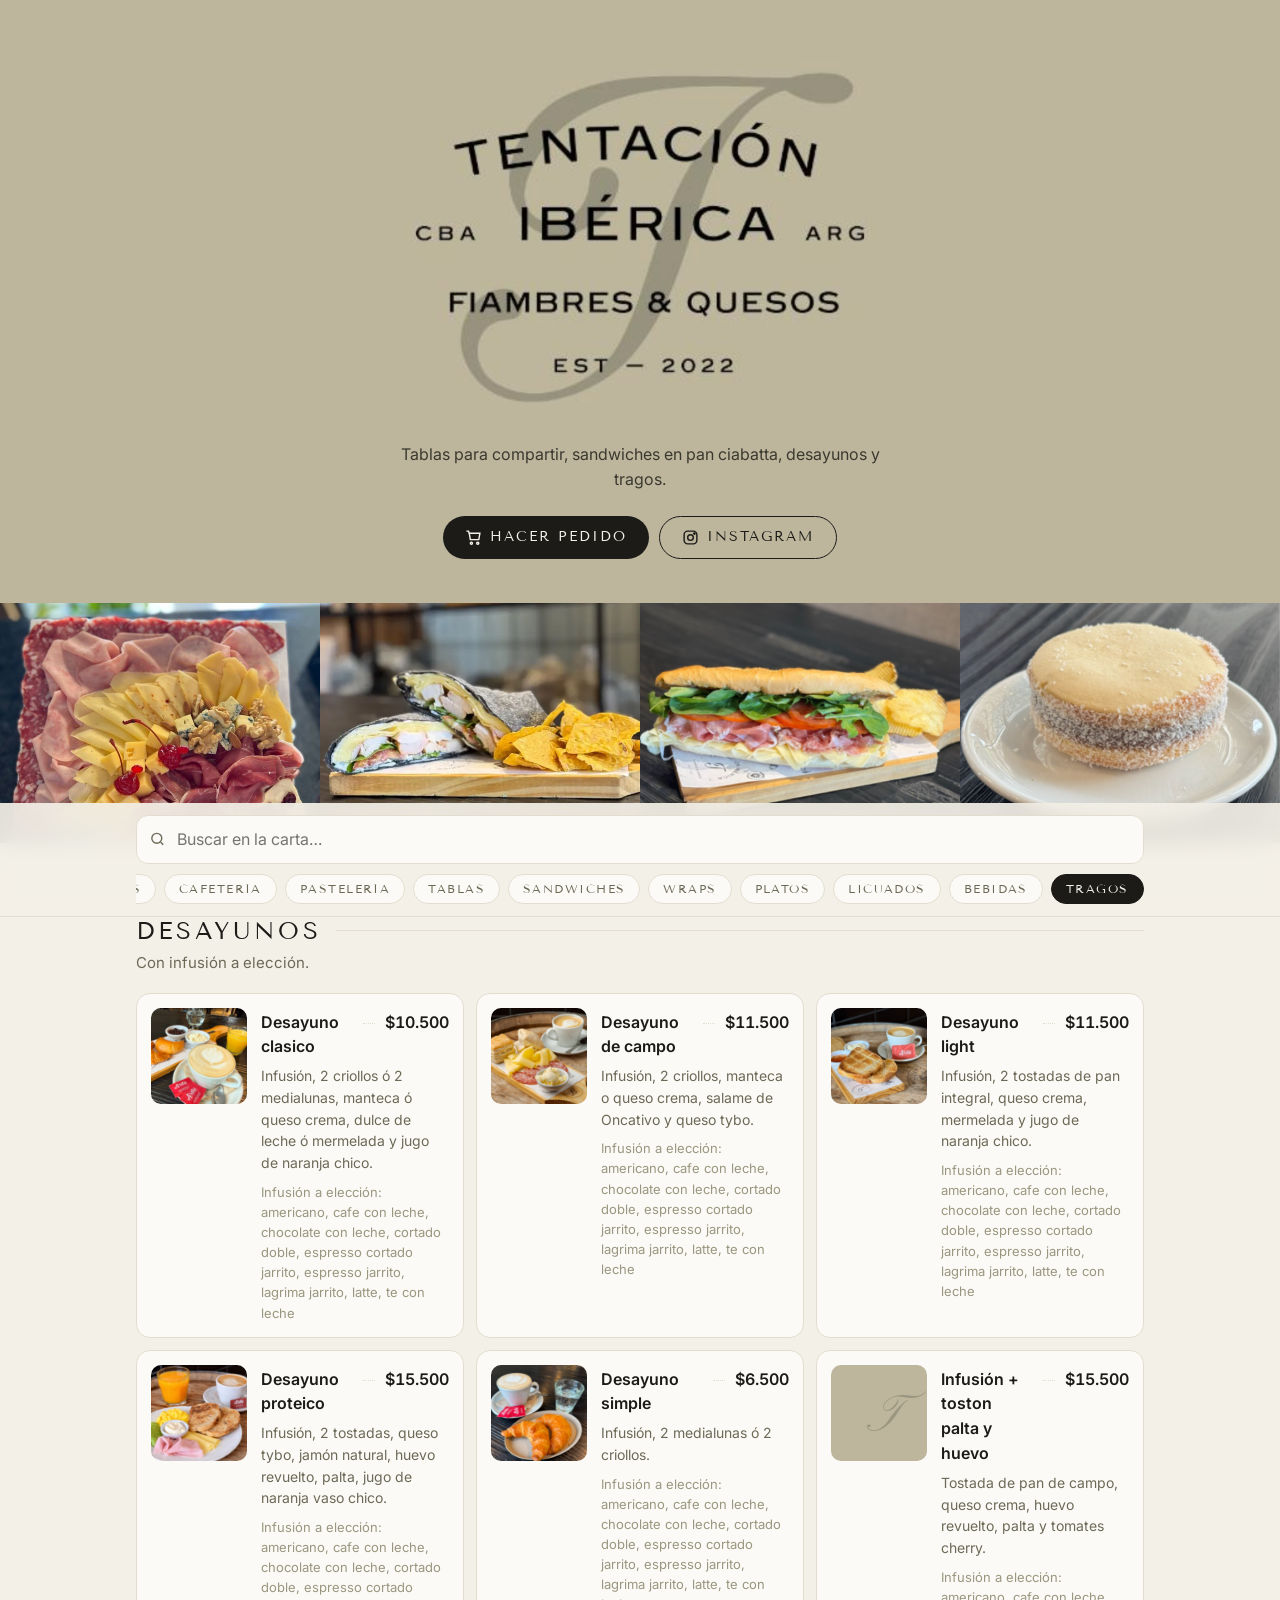
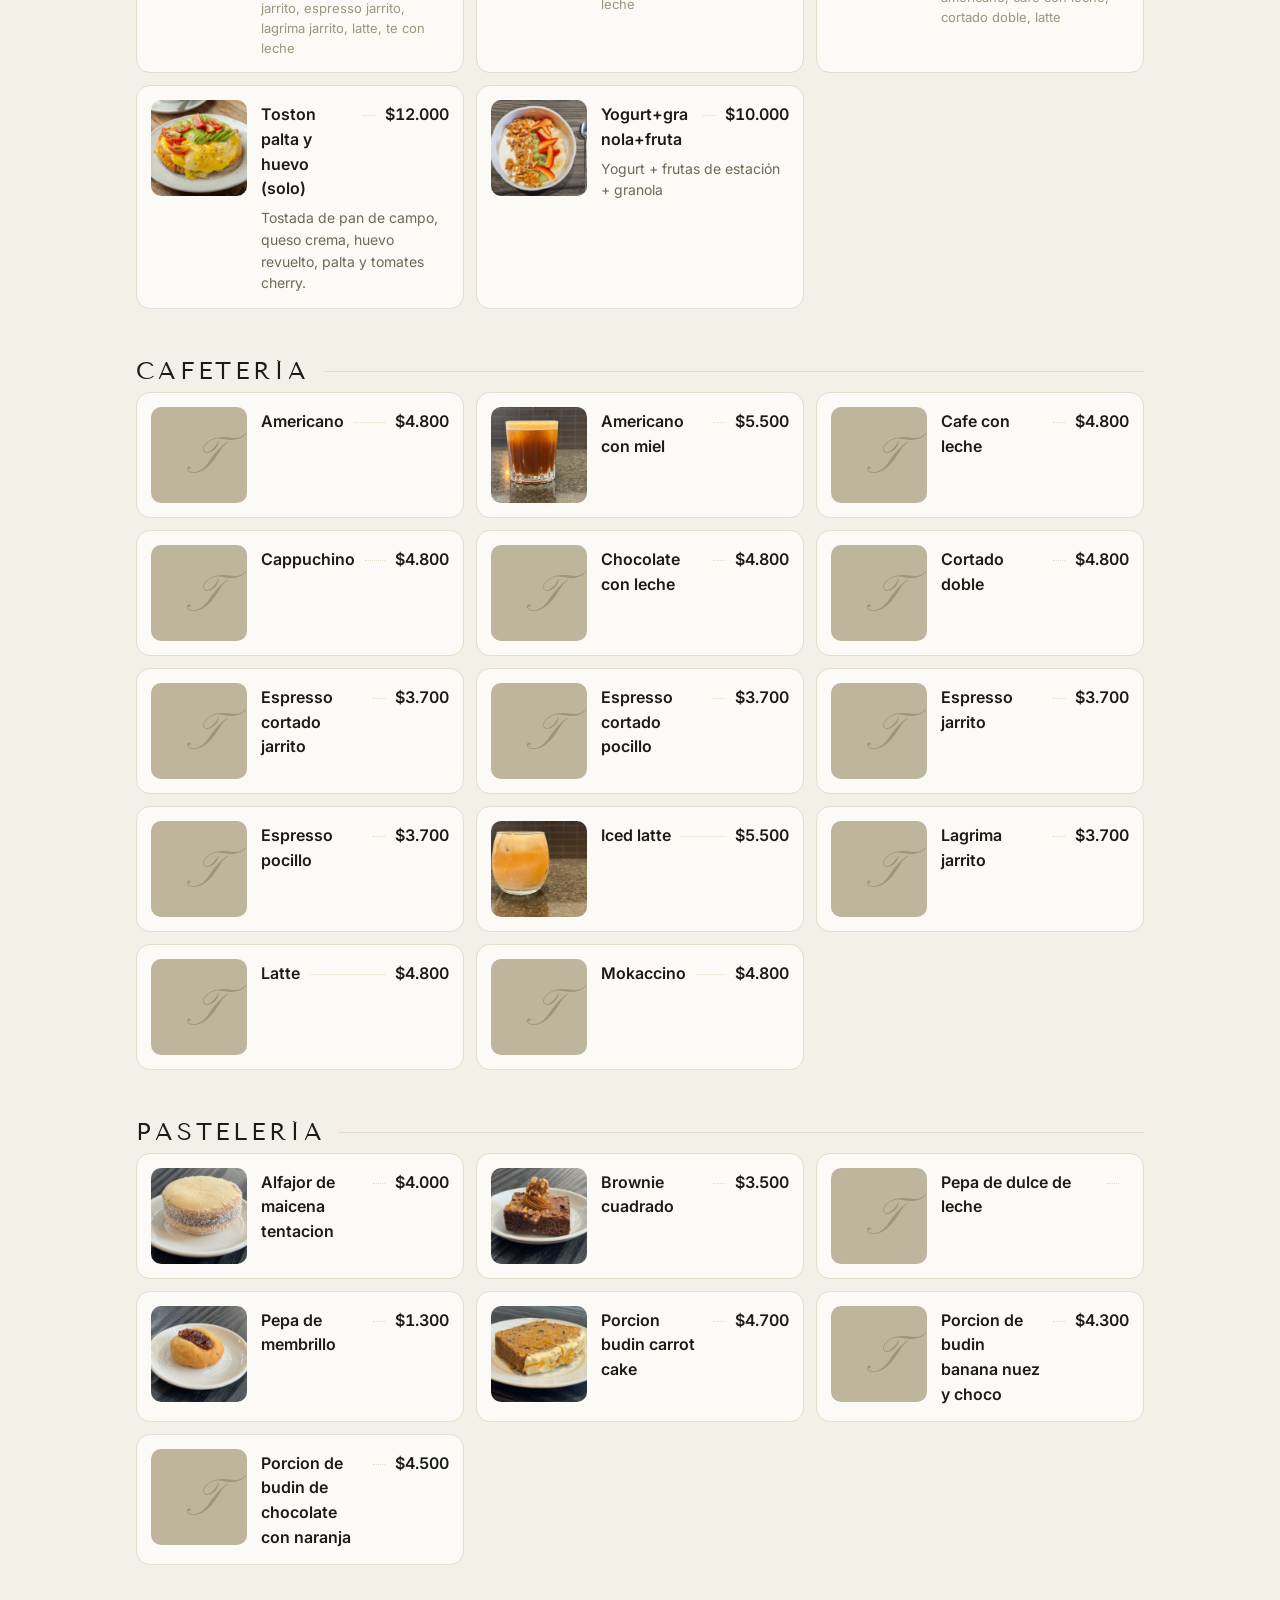
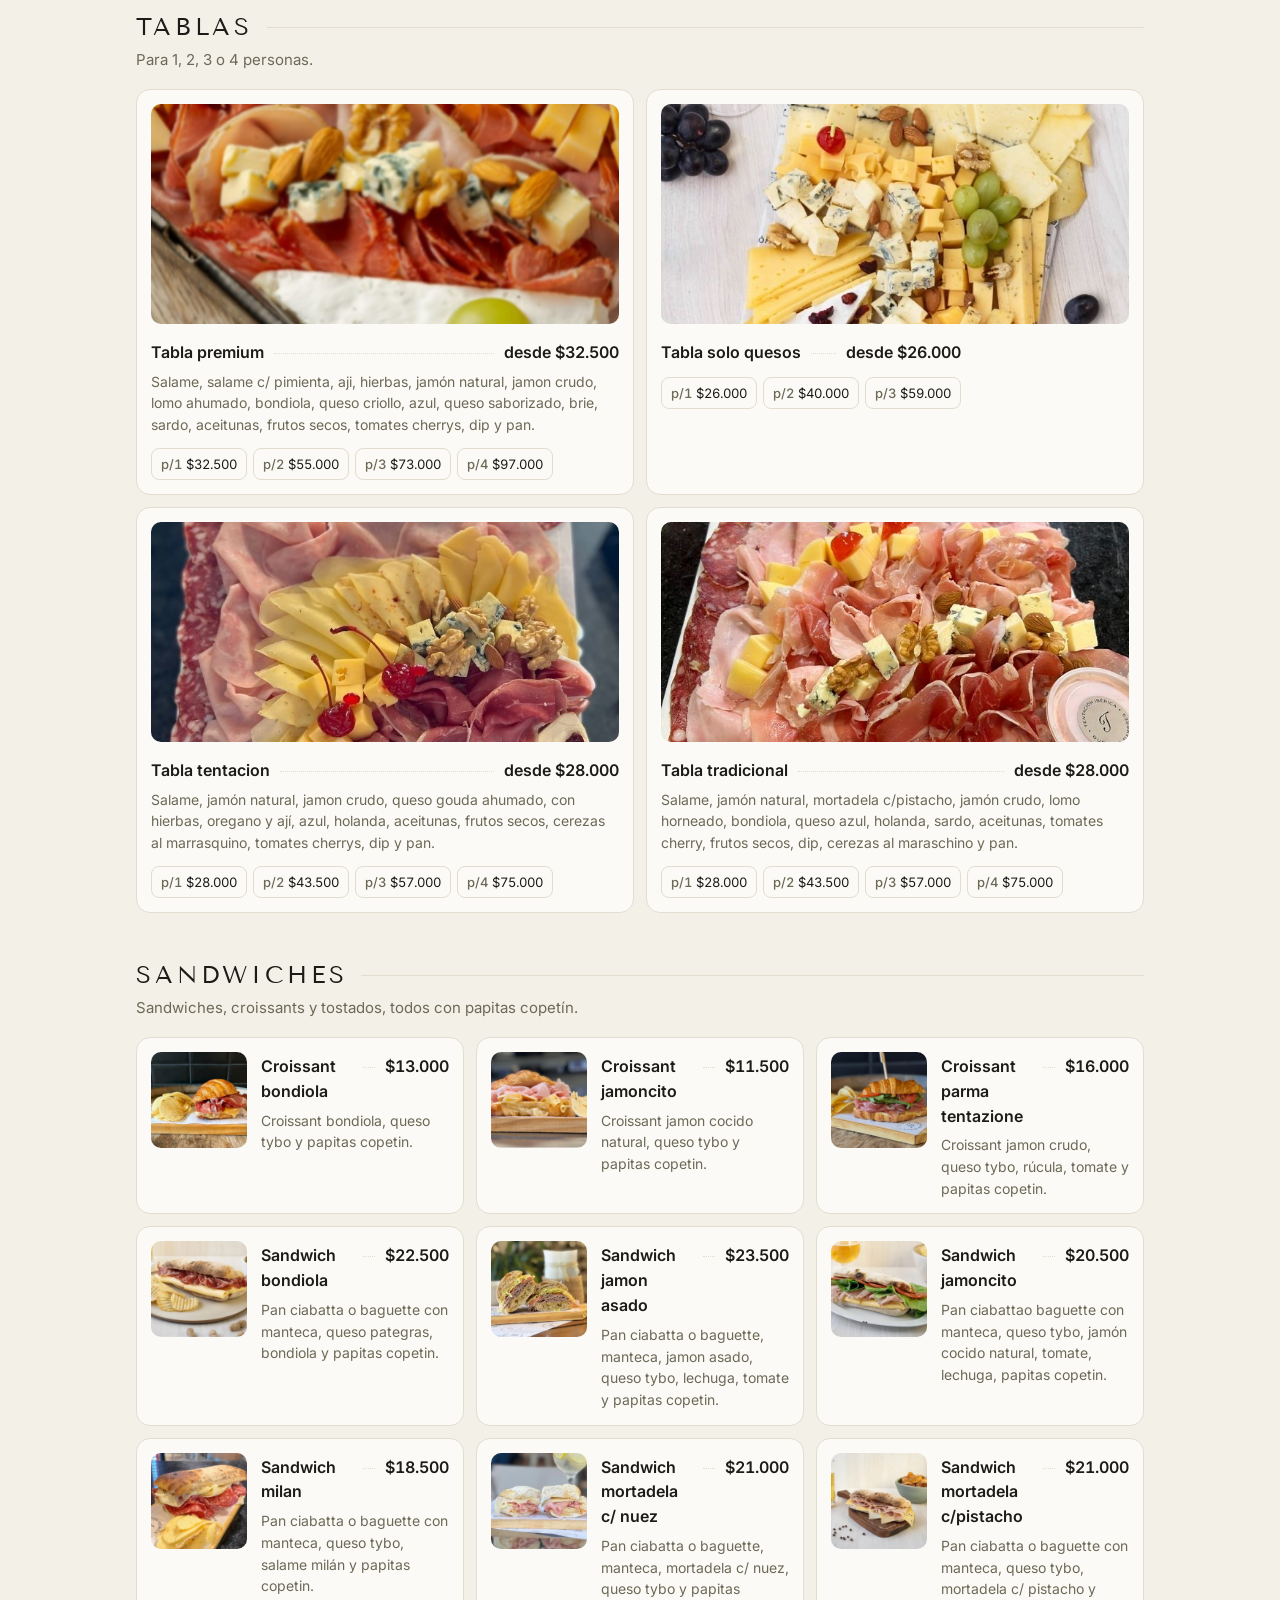
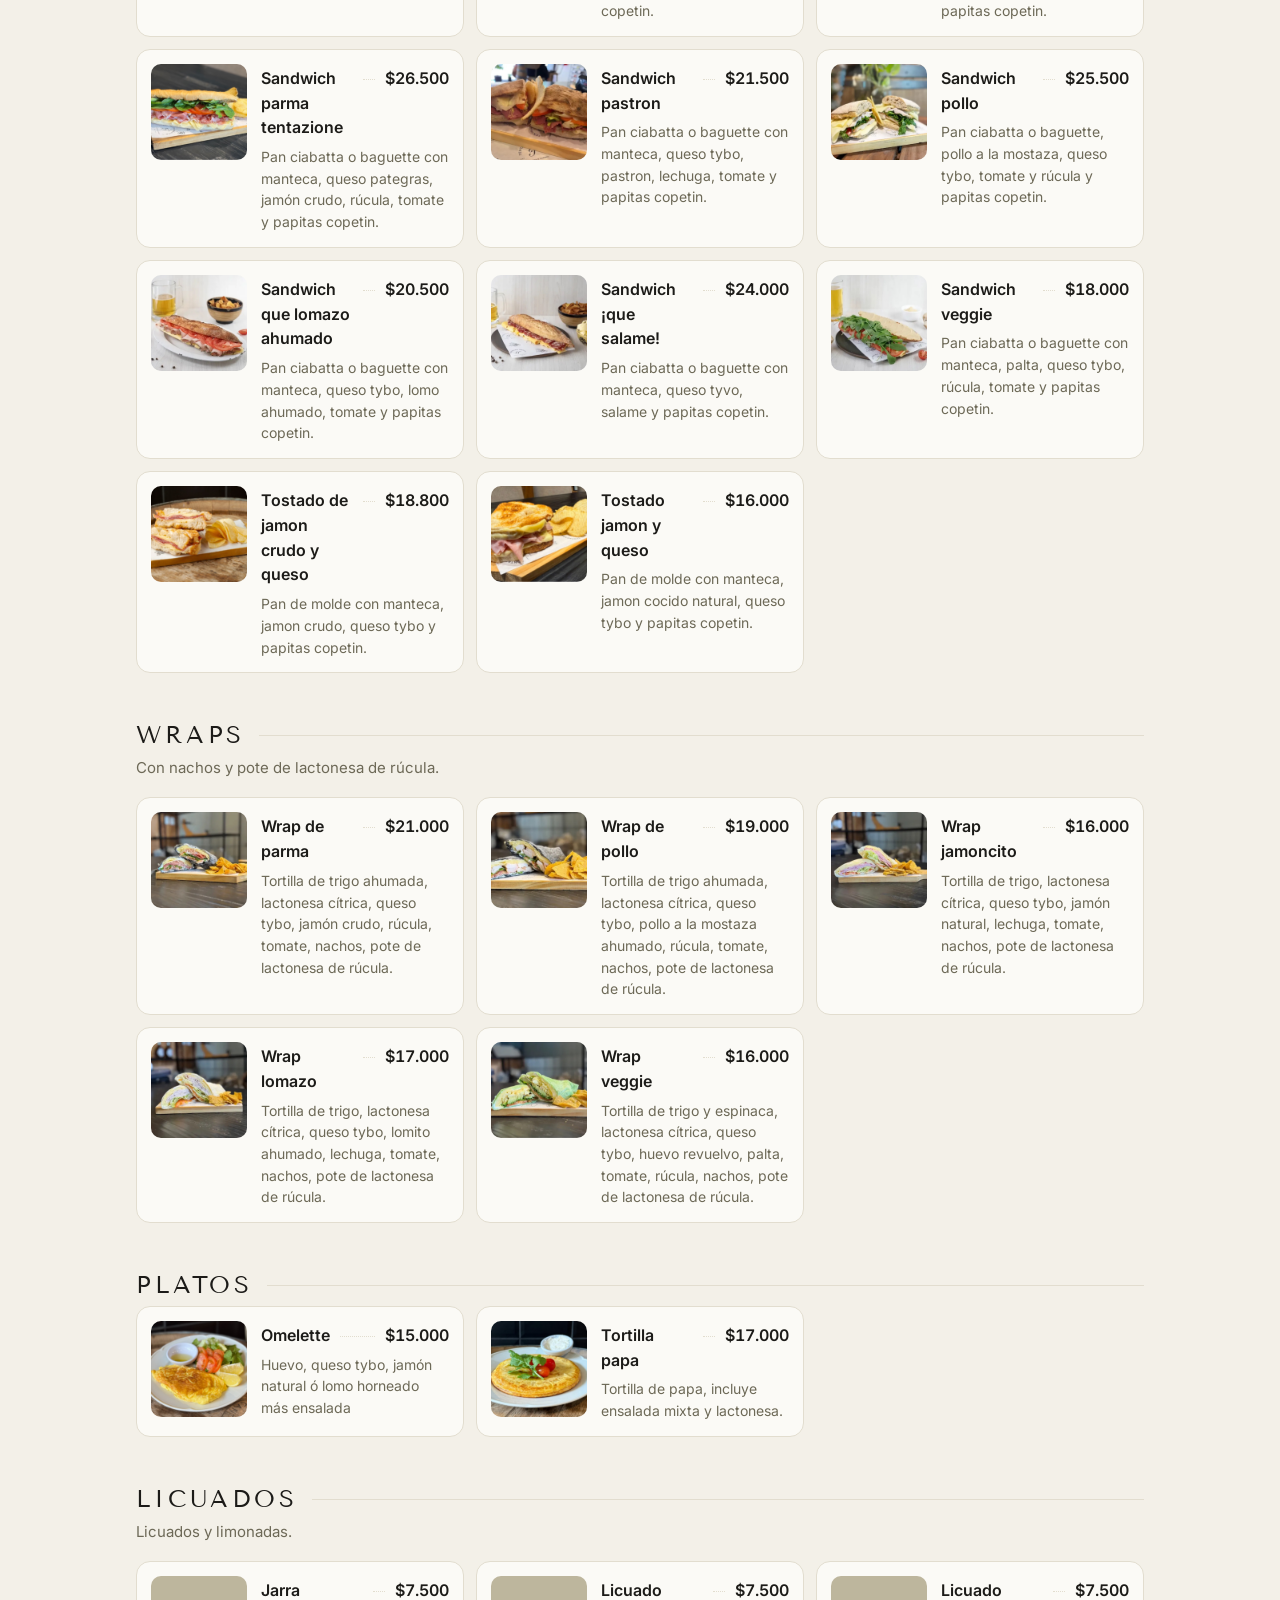
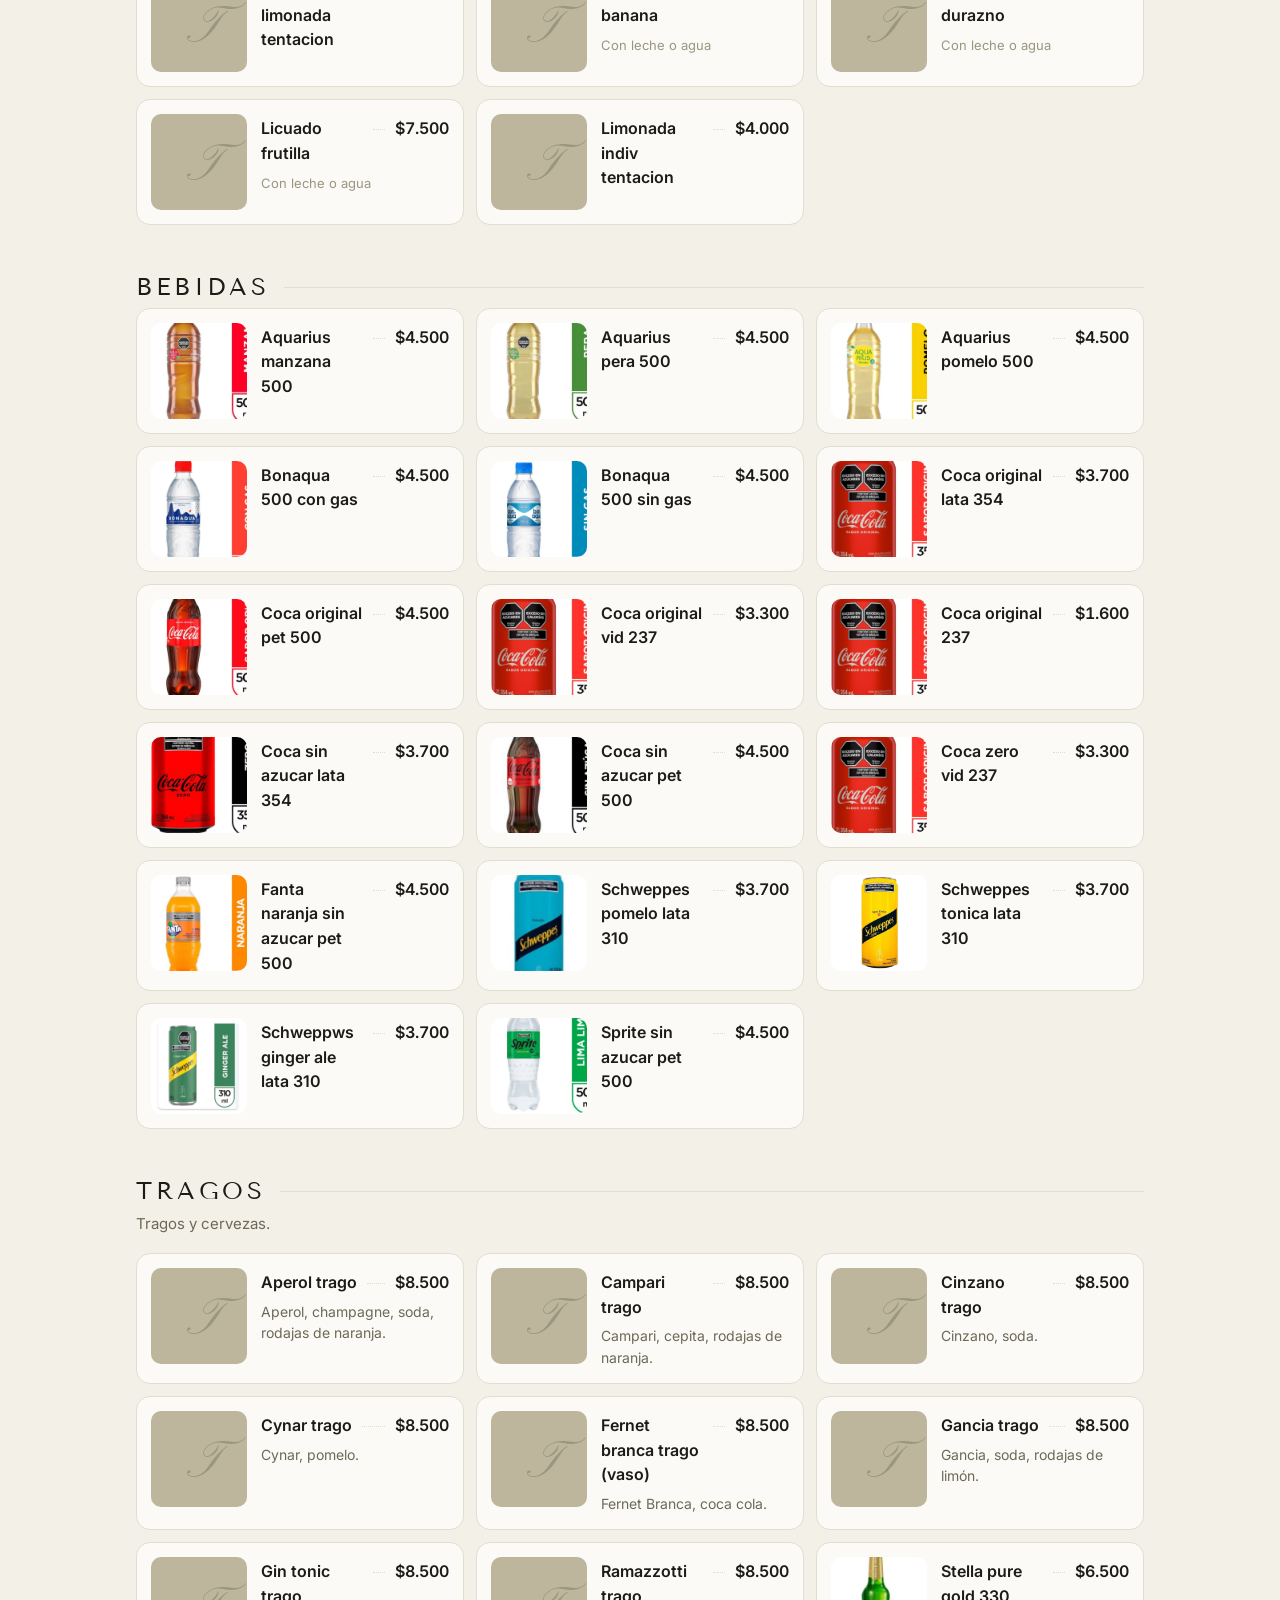
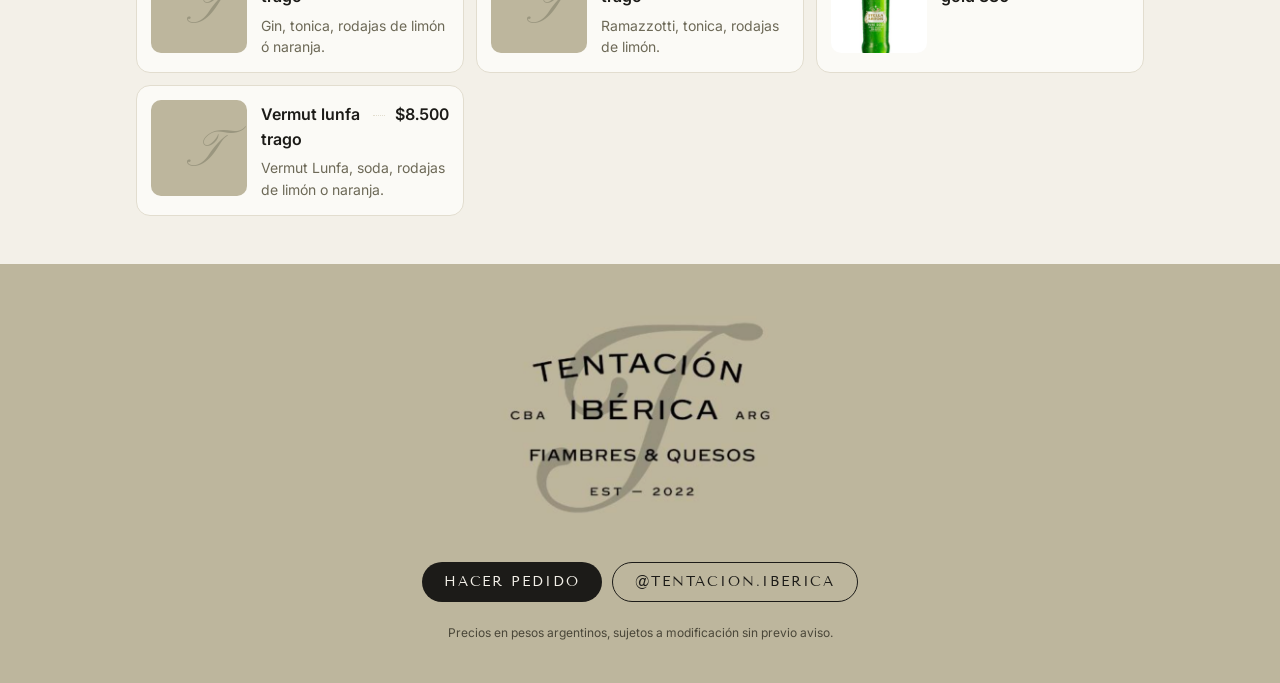
==== commit 3ef83c5b: "feat: identidad de marca (logo y colores) + fixes mobile - Logo, paleta salvia/negro y tipografías a" ====
--- a/index.html
+++ b/index.html
@@ -3,94 +3,111 @@
 <head>
 <meta charset="utf-8">
 <meta name="viewport" content="width=device-width, initial-scale=1">
-<title>Tentación Ibérica · Carta</title>
-<meta name="description" content="Tentación Ibérica: tablas de fiambres y quesos, sandwiches, desayunos, café y tragos. Mirá nuestra carta.">
-<meta property="og:title" content="Tentación Ibérica">
-<meta property="og:description" content="Tablas, sandwiches, desayunos, café y tragos.">
-<meta name="theme-color" content="#5b1a1f">
-<link rel="icon" href="data:image/svg+xml,<svg xmlns='http://www.w3.org/2000/svg' viewBox='0 0 64 64'><rect width='64' height='64' rx='14' fill='%235b1a1f'/><text x='32' y='44' font-family='Georgia,serif' font-size='34' fill='%23f3e6cf' text-anchor='middle'>TI</text></svg>">
+<title>Tentación Ibérica · Fiambres & Quesos</title>
+<meta name="description" content="Tentación Ibérica — Fiambres & Quesos, Córdoba. Tablas para compartir, sandwiches, desayunos, café y tragos.">
+<meta property="og:title" content="Tentación Ibérica · Fiambres & Quesos">
+<meta property="og:description" content="Tablas para compartir, sandwiches, desayunos, café y tragos. Córdoba, Argentina.">
+<meta property="og:image" content="img/logo-cuadrado.png">
+<meta name="theme-color" content="#bdb69d">
+<link rel="icon" href="img/logo-cuadrado.png">
+<link rel="apple-touch-icon" href="img/logo-cuadrado.png">
 <link rel="preconnect" href="https://fonts.googleapis.com">
 <link rel="preconnect" href="https://fonts.gstatic.com" crossorigin>
-<link href="https://fonts.googleapis.com/css2?family=Fraunces:opsz,wght@9..144,500;9..144,700&family=Inter:wght@400;500;600&display=swap" rel="stylesheet">
+<link href="https://fonts.googleapis.com/css2?family=Tenor+Sans&family=Pinyon+Script&family=Inter:wght@400;500;600&display=swap" rel="stylesheet">
 <style>
 :root{
-  --bg:#f7f0e3; --surface:#fffaf1; --ink:#2a1a14; --muted:#7a6457; --line:#e6d8c2;
-  --wine:#5b1a1f; --wine-2:#7d2a2f; --gold:#c08a2e; --cream:#f3e6cf;
+  --sage:#bdb69d; --sage-d:#9a967f; --sage-l:#d9d4c3;
+  --bg:#f3f0e8; --surface:#fbfaf6; --ink:#1c1b18; --muted:#6d6957; --line:#e2ddcf;
+  --btn:#1c1b18; --btn-ink:#f3f0e8;
 }
 @media (prefers-color-scheme: dark){
   :root:not([data-theme="light"]){
-    --bg:#1a1210; --surface:#241915; --ink:#f3e6cf; --muted:#b9a48f; --line:#3a2a22;
-    --wine:#5b1a1f; --wine-2:#e0a3a0; --gold:#e0ac52; --cream:#f3e6cf;
+    --bg:#191815; --surface:#22211d; --ink:#ece8dc; --muted:#aaa58f; --line:#34322b;
+    --btn:#bdb69d; --btn-ink:#1c1b18; --sage-l:#2c2b25;
   }
+}
+:root[data-theme="dark"]{
+  --bg:#191815; --surface:#22211d; --ink:#ece8dc; --muted:#aaa58f; --line:#34322b;
+  --btn:#bdb69d; --btn-ink:#1c1b18; --sage-l:#2c2b25;
 }
 *{box-sizing:border-box}
 html{scroll-behavior:smooth;scroll-padding-top:120px}
 body{margin:0;background:var(--bg);color:var(--ink);font:16px/1.55 Inter,system-ui,sans-serif;-webkit-font-smoothing:antialiased}
 a{color:inherit}
 .wrap{max-width:1040px;margin:0 auto;padding:0 16px}
-
-/* hero */
-.hero{background:var(--wine);color:var(--cream);position:relative;overflow:hidden}
-.hero{background:linear-gradient(180deg,rgba(58,14,18,.78),rgba(58,14,18,.92)),url(img/55106.jpg) center/cover}
-.hero .wrap{position:relative;padding-top:88px;padding-bottom:80px;text-align:center}
-.kicker{letter-spacing:.28em;text-transform:uppercase;font-size:12px;color:var(--gold);font-weight:600}
-.hero h1{font-family:Fraunces,Georgia,serif;font-weight:700;font-size:clamp(42px,9vw,84px);line-height:1;margin:14px 0 12px}
-.hero p{max-width:560px;margin:0 auto;color:#e9d7bd;font-size:17px}
-.cta{display:flex;gap:10px;justify-content:center;flex-wrap:wrap;margin-top:28px}
-.btn{display:inline-flex;align-items:center;gap:8px;padding:12px 20px;border-radius:999px;font-weight:600;text-decoration:none;font-size:15px;transition:transform .15s,background .15s}
+.caps{font-family:"Tenor Sans",Inter,sans-serif;text-transform:uppercase;letter-spacing:.18em}
+
+/* hero: mismo fondo que el logo, así se funde */
+.hero{background:var(--sage);color:#1c1b18;text-align:center}
+.hero .wrap{padding-top:40px;padding-bottom:44px}
+.hero .logo{display:block;width:min(520px,92%);height:auto;margin:0 auto}
+.hero h1{position:absolute;width:1px;height:1px;overflow:hidden;clip:rect(0 0 0 0)}
+.hero p{max-width:520px;margin:8px auto 0;color:#3b392f;font-size:16px}
+.cta{display:flex;gap:10px;justify-content:center;flex-wrap:wrap;margin-top:24px}
+.btn{display:inline-flex;align-items:center;gap:8px;padding:12px 22px;border-radius:999px;text-decoration:none;font:14px/1 "Tenor Sans",Inter,sans-serif;text-transform:uppercase;letter-spacing:.14em;transition:transform .15s,opacity .15s}
 .btn:hover{transform:translateY(-1px)}
-.btn.primary{background:var(--gold);color:#2a1a14}
-.btn.ghost{border:1px solid rgba(243,230,207,.45);color:var(--cream)}
-.btn svg{width:18px;height:18px}
+.btn svg{width:17px;height:17px}
+.hero .btn.primary{background:#1c1b18;color:#f3f0e8}
+.hero .btn.ghost{border:1px solid #1c1b18;color:#1c1b18}
+
+.strip{display:grid;grid-template-columns:repeat(4,1fr);gap:0;height:200px}
+.strip img{width:100%;height:100%;object-fit:cover;display:block}
+@media (max-width:640px){.strip{grid-template-columns:repeat(2,1fr);height:280px}}
 
 /* nav */
 .bar{position:sticky;top:0;z-index:10;background:color-mix(in srgb,var(--bg) 92%,transparent);backdrop-filter:blur(10px);border-bottom:1px solid var(--line)}
 .bar .wrap{display:flex;flex-direction:column;gap:10px;padding-top:12px;padding-bottom:10px}
 .search{position:relative}
 .search input{width:100%;padding:11px 14px 11px 40px;border-radius:12px;border:1px solid var(--line);background:var(--surface);color:var(--ink);font:inherit}
-.search input:focus{outline:2px solid var(--gold);outline-offset:1px}
+.search input:focus{outline:2px solid var(--sage-d);outline-offset:1px}
 .search svg{position:absolute;left:13px;top:50%;transform:translateY(-50%);width:17px;height:17px;color:var(--muted)}
-.cats{display:flex;gap:8px;overflow-x:auto;scrollbar-width:none;padding-bottom:2px}
+.cats{position:relative;display:flex;gap:8px;overflow-x:auto;scrollbar-width:none;padding-bottom:2px}
 .cats::-webkit-scrollbar{display:none}
-.cats a{flex:none;padding:7px 14px;border-radius:999px;border:1px solid var(--line);text-decoration:none;font-size:14px;font-weight:500;color:var(--muted);background:var(--surface);white-space:nowrap}
-.cats a.on{background:var(--wine);border-color:var(--wine);color:var(--cream)}
-
-/* menu */
-main{padding:28px 0 40px}
-section{margin-bottom:44px}
-section h2{font-family:Fraunces,Georgia,serif;font-size:30px;margin:0 0 4px;color:var(--wine-2)}
+.cats a{flex:none;padding:8px 14px;border-radius:999px;border:1px solid var(--line);text-decoration:none;font:12px/1 "Tenor Sans",Inter,sans-serif;text-transform:uppercase;letter-spacing:.12em;color:var(--muted);background:var(--surface);white-space:nowrap}
+.cats a.on{background:var(--btn);border-color:var(--btn);color:var(--btn-ink)}
+
+/* carta */
+main{padding:32px 0 40px}
+section{margin-bottom:48px}
+section h2{font:400 24px/1.2 "Tenor Sans",Inter,sans-serif;text-transform:uppercase;letter-spacing:.16em;margin:0 0 6px;display:flex;align-items:center;gap:14px}
+section h2::after{content:"";flex:1;height:1px;background:var(--line)}
 section .sub{color:var(--muted);margin:0 0 18px;font-size:15px}
-.grid{display:grid;grid-template-columns:repeat(auto-fill,minmax(300px,1fr));gap:12px}
-.item{background:var(--surface);border:1px solid var(--line);border-radius:14px;padding:16px 18px;display:flex;gap:14px;align-items:flex-start}
-.item .body{flex:1;min-width:0}
-.item .ph{flex:none;width:96px;height:96px;border-radius:10px;object-fit:cover;background:var(--line);cursor:zoom-in}
+.grid{display:grid;grid-template-columns:repeat(auto-fill,minmax(min(300px,100%),1fr));gap:12px}
+.item{background:var(--surface);border:1px solid var(--line);border-radius:14px;padding:14px;display:flex;gap:14px;align-items:flex-start}
+.item .body{flex:1;min-width:0;padding-top:2px}
+.ph{flex:none;width:96px;height:96px;border-radius:10px;object-fit:cover;background:var(--sage-l);cursor:zoom-in}
+.ph.noimg{cursor:default;background:var(--sage);display:grid;place-items:center;font:52px/1 "Pinyon Script",cursive;color:var(--sage-d);user-select:none}
+.ph.noimg span{transform:translate(2px,6px)}
 .tablas .item{flex-direction:column}.tablas .item .ph{width:100%;height:220px}
-.lb{position:fixed;inset:0;z-index:50;background:rgba(20,10,8,.88);display:none;align-items:center;justify-content:center;padding:16px;cursor:zoom-out}
-.lb.on{display:flex}.lb img{max-width:100%;max-height:85vh;border-radius:12px}
 .row{display:flex;align-items:baseline;gap:10px}
 .row h3{margin:0;font-size:16px;font-weight:600}
 .row .dots{flex:1;border-bottom:1px dotted var(--line);transform:translateY(-4px);min-width:12px}
-.price{font-weight:600;color:var(--wine-2);white-space:nowrap;font-variant-numeric:tabular-nums}
+.price{font-weight:600;white-space:nowrap;font-variant-numeric:tabular-nums}
 .item p{margin:6px 0 0;color:var(--muted);font-size:14px}
-.item .opt{font-size:13px;margin-top:8px;color:var(--gold)}
+.item .opt{font-size:13px;margin-top:8px;color:var(--sage-d)}
 .sizes{display:flex;gap:6px;flex-wrap:wrap;margin-top:12px}
 .sizes span{font-size:13px;border:1px solid var(--line);border-radius:8px;padding:5px 9px;font-variant-numeric:tabular-nums}
 .sizes b{color:var(--muted);font-weight:500;margin-right:4px}
-.tablas .grid{grid-template-columns:repeat(auto-fill,minmax(420px,1fr))}
+.tablas .grid{grid-template-columns:repeat(auto-fill,minmax(min(420px,100%),1fr))}
 .empty{display:none;text-align:center;color:var(--muted);padding:40px 0}
-
-footer{background:var(--wine);color:var(--cream);text-align:center;padding:40px 16px}
-footer h2{font-family:Fraunces,Georgia,serif;margin:0 0 6px;font-size:28px}
-footer small{display:block;margin-top:22px;color:#cbb79a;font-size:12px}
-@media (max-width:480px){.tablas .grid{grid-template-columns:1fr}.grid{grid-template-columns:1fr}}
+.lb{position:fixed;inset:0;z-index:50;background:rgba(20,19,16,.9);display:none;align-items:center;justify-content:center;padding:16px;cursor:zoom-out}
+.lb.on{display:flex}.lb img{max-width:100%;max-height:85vh;border-radius:12px}
+
+footer{background:var(--sage);color:#1c1b18;text-align:center;padding:40px 16px}
+footer .logo{width:min(300px,70%);height:auto}
+footer .btn.primary{background:#1c1b18;color:#f3f0e8}
+footer .btn.ghost{border:1px solid #1c1b18}
+footer small{display:block;margin-top:22px;color:#4a4739;font-size:12px}
+.item{min-width:0}.row h3{min-width:0;overflow-wrap:anywhere}
+@media (max-width:480px){.tablas .grid,.grid{grid-template-columns:minmax(0,1fr)}.ph{width:84px;height:84px}}
 </style>
 </head>
 <body>
 <header class="hero">
   <div class="wrap">
-    <div class="kicker">Fiambres · Quesos · Café</div>
-    <h1>Tentación Ibérica</h1>
-    <p>Tablas para compartir, sandwiches en pan ciabatta, desayunos completos y tragos. Mirá la carta y pedí online.</p>
+    <h1>Tentación Ibérica — Fiambres & Quesos</h1>
+    <img class="logo" src="img/logo.png" alt="Tentación Ibérica — Fiambres & Quesos — Córdoba, Argentina — Est. 2022" width="620" height="470">
+    <p>Tablas para compartir, sandwiches en pan ciabatta, desayunos y tragos.</p>
     <div class="cta">
       <a class="btn primary" href="https://gd55d70ed7f53c9-o1anc1ft1sdt1pqp.adb.sa-santiago-1.oraclecloudapps.com/ords/r/restoweb/pedidos121/carta-digital?s=lamarca.tentacioniberica" target="_blank" rel="noopener">
         <svg viewBox="0 0 24 24" fill="none" stroke="currentColor" stroke-width="2"><path d="M6 6h15l-1.5 9h-12z"/><path d="M6 6 5 3H2"/><circle cx="9" cy="20" r="1.5"/><circle cx="18" cy="20" r="1.5"/></svg>
@@ -98,11 +115,14 @@
       </a>
       <a class="btn ghost" href="https://www.instagram.com/tentacion.iberica/" target="_blank" rel="noopener">
         <svg viewBox="0 0 24 24" fill="none" stroke="currentColor" stroke-width="2"><rect x="3" y="3" width="18" height="18" rx="5"/><circle cx="12" cy="12" r="4"/><circle cx="17.5" cy="6.5" r="1" fill="currentColor"/></svg>
-        @tentacion.iberica
+        Instagram
       </a>
     </div>
   </div>
 </header>
+<div class="strip" aria-hidden="true">
+  <img src="img/55106.jpg" alt=""><img src="img/53901.jpg" alt=""><img src="img/58358.jpg" alt=""><img src="img/58520.jpg" alt="">
+</div>
 
 <nav class="bar" aria-label="Categorías">
   <div class="wrap">
@@ -120,11 +140,10 @@
 </main>
 
 <footer>
-  <h2>Tentación Ibérica</h2>
-  <p>Seguinos en Instagram para novedades y promos.</p>
+  <img class="logo" src="img/logo.png" alt="Tentación Ibérica" width="620" height="470" loading="lazy">
   <div class="cta">
     <a class="btn primary" href="https://gd55d70ed7f53c9-o1anc1ft1sdt1pqp.adb.sa-santiago-1.oraclecloudapps.com/ords/r/restoweb/pedidos121/carta-digital?s=lamarca.tentacioniberica" target="_blank" rel="noopener">Hacer pedido</a>
-    <a class="btn ghost" href="https://www.instagram.com/tentacion.iberica/" target="_blank" rel="noopener">Instagram</a>
+    <a class="btn ghost" href="https://www.instagram.com/tentacion.iberica/" target="_blank" rel="noopener">@tentacion.iberica</a>
   </div>
   <small>Precios en pesos argentinos, sujetos a modificación sin previo aviso.</small>
 </footer>
@@ -132,23 +151,24 @@
 <script>
 const MENU = [{"c": "dulces", "n": "Alfajor de maicena tentacion", "p": 4000, "d": "", "img": "img/58520.jpg"}, {"c": "cafe", "n": "Americano", "p": 4800, "d": ""}, {"c": "cafe", "n": "Americano con miel", "p": 5500, "d": "", "img": "img/61422.jpg"}, {"c": "tragos", "n": "Aperol trago", "p": 8500, "d": "Aperol, champagne, soda, rodajas de naranja."}, {"c": "bebidas", "n": "Aquarius manzana 500", "p": 4500, "d": "", "img": "img/57003.jpg"}, {"c": "bebidas", "n": "Aquarius pera 500", "p": 4500, "d": "", "img": "img/57004.jpg"}, {"c": "bebidas", "n": "Aquarius pomelo 500", "p": 4500, "d": "", "img": "img/56987.jpg"}, {"c": "bebidas", "n": "Bonaqua 500 con gas", "p": 4500, "d": "", "img": "img/56988.jpg"}, {"c": "bebidas", "n": "Bonaqua 500 sin gas", "p": 4500, "d": "", "img": "img/56989.jpg"}, {"c": "dulces", "n": "Brownie cuadrado", "p": 3500, "d": "", "img": "img/58523.jpg"}, {"c": "cafe", "n": "Cafe con leche", "p": 4800, "d": ""}, {"c": "tragos", "n": "Campari trago", "p": 8500, "d": "Campari, cepita, rodajas de naranja."}, {"c": "cafe", "n": "Cappuchino", "p": 4800, "d": ""}, {"c": "cafe", "n": "Chocolate con leche", "p": 4800, "d": ""}, {"c": "tragos", "n": "Cinzano trago", "p": 8500, "d": "Cinzano, soda."}, {"c": "bebidas", "n": "Coca original lata 354", "p": 3700, "d": "", "img": "img/56997.jpg"}, {"c": "bebidas", "n": "Coca original pet 500", "p": 4500, "d": "", "img": "img/56999.jpg"}, {"c": "bebidas", "n": "Coca original vid 237", "p": 3300, "d": "", "img": "img/56997.jpg"}, {"c": "bebidas", "n": "Coca original 237", "p": 1600, "d": "", "img": "img/56997.jpg"}, {"c": "bebidas", "n": "Coca sin azucar lata 354", "p": 3700, "d": "", "img": "img/57000.jpg"}, {"c": "bebidas", "n": "Coca sin azucar pet 500", "p": 4500, "d": "", "img": "img/57002.jpg"}, {"c": "bebidas", "n": "Coca zero vid 237", "p": 3300, "d": "", "img": "img/56997.jpg"}, {"c": "cafe", "n": "Cortado doble", "p": 4800, "d": ""}, {"c": "sandwiches", "n": "Croissant bondiola", "p": 13000, "d": "Croissant bondiola, queso tybo y papitas copetin.", "img": "img/56959.jpg"}, {"c": "sandwiches", "n": "Croissant jamoncito", "p": 11500, "d": "Croissant jamon cocido natural, queso tybo y papitas copetin.", "img": "img/55275.jpg"}, {"c": "sandwiches", "n": "Croissant parma tentazione", "p": 16000, "d": "Croissant jamon crudo, queso tybo, rúcula, tomate y papitas copetin.", "img": "img/55807.jpg"}, {"c": "tragos", "n": "Cynar trago", "p": 8500, "d": "Cynar, pomelo."}, {"c": "desayunos", "n": "Desayuno clasico", "p": 10500, "d": "Infusión, 2 criollos ó 2 medialunas, manteca ó queso crema, dulce de leche ó mermelada y jugo de naranja chico.", "opt": "Infusión a elección: americano, cafe con leche, chocolate con leche, cortado doble, espresso cortado jarrito, espresso jarrito, lagrima jarrito, latte, te con leche", "img": "img/58526.jpg"}, {"c": "desayunos", "n": "Desayuno de campo", "p": 11500, "d": "Infusión, 2 criollos, manteca o queso crema, salame de Oncativo y queso tybo.", "opt": "Infusión a elección: americano, cafe con leche, chocolate con leche, cortado doble, espresso cortado jarrito, espresso jarrito, lagrima jarrito, latte, te con leche", "img": "img/56260.jpg"}, {"c": "desayunos", "n": "Desayuno light", "p": 11500, "d": "Infusión, 2 tostadas de pan integral, queso crema, mermelada y jugo de naranja chico.", "opt": "Infusión a elección: americano, cafe con leche, chocolate con leche, cortado doble, espresso cortado jarrito, espresso jarrito, lagrima jarrito, latte, te con leche", "img": "img/55431.jpg"}, {"c": "desayunos", "n": "Desayuno proteico", "p": 15500, "d": "Infusión, 2 tostadas, queso tybo, jamón natural, huevo revuelto, palta, jugo de naranja vaso chico.", "opt": "Infusión a elección: americano, cafe con leche, chocolate con leche, cortado doble, espresso cortado jarrito, espresso jarrito, lagrima jarrito, latte, te con leche", "img": "img/56192.jpg"}, {"c": "desayunos", "n": "Desayuno simple", "p": 6500, "d": "Infusión, 2 medialunas ó 2 criollos.", "opt": "Infusión a elección: americano, cafe con leche, chocolate con leche, cortado doble, espresso cortado jarrito, espresso jarrito, lagrima jarrito, latte, te con leche", "img": "img/58525.jpg"}, {"c": "cafe", "n": "Espresso cortado jarrito", "p": 3700, "d": ""}, {"c": "cafe", "n": "Espresso cortado pocillo", "p": 3700, "d": ""}, {"c": "cafe", "n": "Espresso jarrito", "p": 3700, "d": ""}, {"c": "cafe", "n": "Espresso pocillo", "p": 3700, "d": ""}, {"c": "bebidas", "n": "Fanta naranja sin azucar pet 500", "p": 4500, "d": "", "img": "img/56990.jpg"}, {"c": "tragos", "n": "Fernet branca trago (vaso)", "p": 8500, "d": "Fernet Branca, coca cola."}, {"c": "tragos", "n": "Gancia trago", "p": 8500, "d": "Gancia, soda, rodajas de limón."}, {"c": "tragos", "n": "Gin tonic trago", "p": 8500, "d": "Gin, tonica, rodajas de limón ó naranja."}, {"c": "cafe", "n": "Iced latte", "p": 5500, "d": "", "img": "img/61423.jpg"}, {"c": "desayunos", "n": "Infusión + toston palta y huevo", "p": 15500, "d": "Tostada de pan de campo, queso crema, huevo revuelto, palta y tomates cherry.", "opt": "Infusión a elección: americano, cafe con leche, cortado doble, latte"}, {"c": "licuados", "n": "Jarra limonada tentacion", "p": 7500, "d": ""}, {"c": "cafe", "n": "Lagrima jarrito", "p": 3700, "d": ""}, {"c": "cafe", "n": "Latte", "p": 4800, "d": ""}, {"c": "licuados", "n": "Licuado banana", "p": 7500, "d": "", "opt": "Con leche o agua"}, {"c": "licuados", "n": "Licuado durazno", "p": 7500, "d": "", "opt": "Con leche o agua"}, {"c": "licuados", "n": "Licuado frutilla", "p": 7500, "d": "", "opt": "Con leche o agua"}, {"c": "licuados", "n": "Limonada indiv tentacion", "p": 4000, "d": ""}, {"c": "cafe", "n": "Mokaccino", "p": 4800, "d": ""}, {"c": "platos", "n": "Omelette", "p": 15000, "d": "Huevo, queso tybo, jamón natural ó lomo horneado más ensalada", "img": "img/55430.jpg"}, {"c": "dulces", "n": "Pepa de dulce de leche", "p": null, "d": ""}, {"c": "dulces", "n": "Pepa de membrillo", "p": 1300, "d": "", "img": "img/58519.jpg"}, {"c": "dulces", "n": "Porcion budin carrot cake", "p": 4700, "d": "", "img": "img/58522.jpg"}, {"c": "dulces", "n": "Porcion de budin banana nuez y choco", "p": 4300, "d": ""}, {"c": "dulces", "n": "Porcion de budin de chocolate con naranja", "p": 4500, "d": ""}, {"c": "tragos", "n": "Ramazzotti trago", "p": 8500, "d": "Ramazzotti, tonica, rodajas de limón."}, {"c": "sandwiches", "n": "Sandwich bondiola", "p": 22500, "d": "Pan ciabatta o baguette con manteca, queso pategras, bondiola y papitas copetin.", "img": "img/53905.jpg"}, {"c": "sandwiches", "n": "Sandwich jamon asado", "p": 23500, "d": "Pan ciabatta o baguette, manteca, jamon asado, queso tybo, lechuga, tomate y papitas copetin.", "img": "img/53906.jpg"}, {"c": "sandwiches", "n": "Sandwich jamoncito", "p": 20500, "d": "Pan ciabattao baguette con manteca, queso tybo, jamón cocido natural, tomate, lechuga, papitas copetin.", "img": "img/53907.jpg"}, {"c": "sandwiches", "n": "Sandwich milan", "p": 18500, "d": "Pan ciabatta o baguette con manteca, queso tybo, salame milán y papitas copetin.", "img": "img/53908.jpg"}, {"c": "sandwiches", "n": "Sandwich mortadela c/ nuez", "p": 21000, "d": "Pan ciabatta o baguette, manteca, mortadela c/ nuez, queso tybo y papitas copetin.", "img": "img/53910.jpg"}, {"c": "sandwiches", "n": "Sandwich mortadela c/pistacho", "p": 21000, "d": "Pan ciabatta o baguette con manteca, queso tybo, mortadela c/ pistacho y papitas copetin.", "img": "img/53909.jpg"}, {"c": "sandwiches", "n": "Sandwich parma tentazione", "p": 26500, "d": "Pan ciabatta o baguette con manteca, queso pategras, jamón crudo, rúcula, tomate y papitas copetin.", "img": "img/58358.jpg"}, {"c": "sandwiches", "n": "Sandwich pastron", "p": 21500, "d": "Pan ciabatta o baguette con manteca, queso tybo, pastron, lechuga, tomate y papitas copetin.", "img": "img/53912.jpg"}, {"c": "sandwiches", "n": "Sandwich pollo", "p": 25500, "d": "Pan ciabatta o baguette, pollo a la mostaza, queso tybo, tomate y rúcula y papitas copetin.", "img": "img/53913.jpg"}, {"c": "sandwiches", "n": "Sandwich que lomazo ahumado", "p": 20500, "d": "Pan ciabatta o baguette con manteca, queso tybo, lomo ahumado, tomate y papitas copetin.", "img": "img/53914.jpg"}, {"c": "sandwiches", "n": "Sandwich ¡que salame!", "p": 24000, "d": "Pan ciabatta o baguette con manteca, queso tyvo, salame y papitas copetin.", "img": "img/53915.jpg"}, {"c": "sandwiches", "n": "Sandwich veggie", "p": 18000, "d": "Pan ciabatta o baguette con manteca, palta, queso tybo, rúcula, tomate y papitas copetin.", "img": "img/53916.jpg"}, {"c": "bebidas", "n": "Schweppes pomelo lata 310", "p": 3700, "d": "", "img": "img/56991.jpg"}, {"c": "bebidas", "n": "Schweppes tonica lata 310", "p": 3700, "d": "", "img": "img/56993.jpg"}, {"c": "bebidas", "n": "Schweppws ginger ale lata 310", "p": 3700, "d": "", "img": "img/55290.jpg"}, {"c": "bebidas", "n": "Sprite sin azucar pet 500", "p": 4500, "d": "", "img": "img/56996.jpg"}, {"c": "tragos", "n": "Stella pure gold 330", "p": 6500, "d": "", "img": "img/57950.jpg"}, {"c": "tablas", "n": "Tabla premium", "d": "Salame, salame c/ pimienta, aji, hierbas, jamón natural, jamon crudo, lomo ahumado, bondiola, queso criollo, azul, queso saborizado, brie, sardo, aceitunas, frutos secos, tomates cherrys, dip y pan.", "sizes": [[1, 32500], [2, 55000], [3, 73000], [4, 97000]], "img": "img/55101.jpg"}, {"c": "tablas", "n": "Tabla solo quesos", "d": "", "sizes": [[1, 26000], [2, 40000], [3, 59000]], "img": "img/55103.jpg"}, {"c": "tablas", "n": "Tabla tentacion", "d": "Salame, jamón natural, jamon crudo, queso gouda ahumado, con hierbas, oregano y ají, azul, holanda, aceitunas, frutos secos, cerezas al marrasquino, tomates cherrys, dip y pan.", "sizes": [[1, 28000], [2, 43500], [3, 57000], [4, 75000]], "img": "img/55106.jpg"}, {"c": "tablas", "n": "Tabla tradicional", "d": "Salame, jamón natural, mortadela c/pistacho, jamón crudo, lomo horneado, bondiola, queso azul, holanda, sardo, aceitunas, tomates cherry, frutos secos, dip, cerezas al maraschino y pan.", "sizes": [[1, 28000], [2, 43500], [3, 57000], [4, 75000]], "img": "img/55102.jpg"}, {"c": "platos", "n": "Tortilla papa", "p": 17000, "d": "Tortilla de papa, incluye ensalada mixta y lactonesa.", "img": "img/55794.jpg"}, {"c": "sandwiches", "n": "Tostado de jamon crudo y queso", "p": 18800, "d": "Pan de molde con manteca, jamon crudo, queso tybo y papitas copetin.", "img": "img/55437.jpg"}, {"c": "sandwiches", "n": "Tostado jamon y queso", "p": 16000, "d": "Pan de molde con manteca, jamon cocido natural, queso tybo y papitas copetin.", "img": "img/58527.jpg"}, {"c": "desayunos", "n": "Toston palta y huevo (solo)", "p": 12000, "d": "Tostada de pan de campo, queso crema, huevo revuelto, palta y tomates cherry.", "img": "img/55440.jpg"}, {"c": "tragos", "n": "Vermut lunfa trago", "p": 8500, "d": "Vermut Lunfa, soda, rodajas de limón o naranja."}, {"c": "wraps", "n": "Wrap de parma", "p": 21000, "d": "Tortilla de trigo ahumada, lactonesa cítrica, queso tybo, jamón crudo, rúcula, tomate, nachos, pote de lactonesa de rúcula.", "img": "img/53902.jpg"}, {"c": "wraps", "n": "Wrap de pollo", "p": 19000, "d": "Tortilla de trigo ahumada, lactonesa cítrica, queso tybo, pollo a la mostaza ahumado, rúcula, tomate, nachos, pote de lactonesa de rúcula.", "img": "img/53901.jpg"}, {"c": "wraps", "n": "Wrap jamoncito", "p": 16000, "d": "Tortilla de trigo, lactonesa cítrica, queso tybo, jamón natural, lechuga, tomate, nachos, pote de lactonesa de rúcula.", "img": "img/53903.jpg"}, {"c": "wraps", "n": "Wrap lomazo", "p": 17000, "d": "Tortilla de trigo, lactonesa cítrica, queso tybo, lomito ahumado, lechuga, tomate, nachos, pote de lactonesa de rúcula.", "img": "img/53904.jpg"}, {"c": "wraps", "n": "Wrap veggie", "p": 16000, "d": "Tortilla de trigo y espinaca, lactonesa cítrica, queso tybo, huevo revuelvo, palta, tomate, rúcula, nachos, pote de lactonesa de rúcula.", "img": "img/53900.jpg"}, {"c": "desayunos", "n": "Yogurt+granola+fruta", "p": 10000, "d": "Yogurt + frutas de estación + granola", "img": "img/56262.jpg"}];
 const CATS = [
-  ["desayunos","Desayunos y meriendas","Con infusión a elección."],
+  ["desayunos","Desayunos","Con infusión a elección."],
   ["cafe","Cafetería",""],
   ["dulces","Pastelería",""],
   ["tablas","Tablas","Para 1, 2, 3 o 4 personas."],
-  ["sandwiches","Sandwiches, croissants y tostados","Todos acompañados con papitas copetín."],
+  ["sandwiches","Sandwiches","Sandwiches, croissants y tostados, todos con papitas copetín."],
   ["wraps","Wraps","Con nachos y pote de lactonesa de rúcula."],
   ["platos","Platos",""],
-  ["licuados","Licuados y limonadas",""],
-  ["bebidas","Bebidas sin alcohol",""],
-  ["tragos","Tragos y cervezas",""]
+  ["licuados","Licuados","Licuados y limonadas."],
+  ["bebidas","Bebidas",""],
+  ["tragos","Tragos","Tragos y cervezas."]
 ];
 const fmt = n => "$" + n.toLocaleString("es-AR");
 const esc = s => s.replace(/[&<>"]/g, c => ({"&":"&amp;","<":"&lt;",">":"&gt;",'"':"&quot;"}[c]));
 const card = it => {
   const price = it.sizes ? "desde " + fmt(Math.min(...it.sizes.map(s=>s[1]))) : (it.p ? fmt(it.p) : "");
   const sizes = it.sizes ? `<div class="sizes">${it.sizes.map(([p,v])=>`<span><b>p/${p}</b>${fmt(v)}</span>`).join("")}</div>` : "";
-  const ph = it.img ? `<img class="ph" src="${it.img}" alt="${esc(it.n)}" loading="lazy" width="96" height="96">` : "";
+  const ph = it.img ? `<img class="ph" src="${it.img}" alt="${esc(it.n)}" loading="lazy" width="96" height="96">`
+                    : `<div class="ph noimg" aria-hidden="true"><span>T</span></div>`;
   return `<article class="item" data-k="${esc((it.n+" "+it.d).toLowerCase())}">${ph}<div class="body">
     <div class="row"><h3>${esc(it.n)}</h3><span class="dots"></span><span class="price">${price}</span></div>
     ${it.d ? `<p>${esc(it.d)}</p>` : ""}${it.opt ? `<p class="opt">${esc(it.opt)}</p>` : ""}${sizes}
@@ -158,12 +178,13 @@
   const its = MENU.filter(m => m.c === id);
   return its.length ? `<section id="${id}" class="${id}"><h2>${t}</h2>${sub?`<p class="sub">${sub}</p>`:""}<div class="grid">${its.map(card).join("")}</div></section>` : "";
 }).join("");
-document.getElementById("cats").innerHTML = CATS.map(([id,t]) => `<a href="#${id}" data-id="${id}">${t.split(/[ ,]/)[0]}</a>`).join("");
+document.getElementById("cats").innerHTML = CATS.map(([id,t]) => `<a href="#${id}" data-id="${id}">${t}</a>`).join("");
 
 const lb = document.createElement("div"); lb.className = "lb"; lb.innerHTML = '<img alt="">'; document.body.append(lb);
 lb.onclick = () => lb.classList.remove("on");
-document.addEventListener("click", e => { if (e.target.classList.contains("ph")) { lb.firstChild.src = e.target.src; lb.firstChild.alt = e.target.alt; lb.classList.add("on"); } });
+document.addEventListener("click", e => { if (e.target.matches("img.ph")) { lb.firstChild.src = e.target.src; lb.firstChild.alt = e.target.alt; lb.classList.add("on"); } });
 document.addEventListener("keydown", e => e.key === "Escape" && lb.classList.remove("on"));
+
 const norm = s => s.normalize("NFD").replace(/[̀-ͯ]/g,"").toLowerCase();
 document.getElementById("q").addEventListener("input", e => {
   const q = norm(e.target.value.trim()); let any = false;
@@ -176,11 +197,17 @@
 });
 
 const links = [...document.querySelectorAll(".cats a")];
+const catsBar = document.getElementById("cats");
+// mover SOLO la barra de categorías (scrollIntoView movía también la página y cortaba el scroll al tocar una categoría)
+const centerChip = a => catsBar.scrollTo({left: a.offsetLeft - (catsBar.clientWidth - a.offsetWidth) / 2, behavior: "smooth"});
 const obs = new IntersectionObserver(es => es.forEach(e => {
   if (!e.isIntersecting) return;
-  links.forEach(a => { const on = a.dataset.id === e.target.id; a.classList.toggle("on", on); if (on) a.scrollIntoView({inline:"center",block:"nearest",behavior:"smooth"}); });
+  links.forEach(a => { const on = a.dataset.id === e.target.id; a.classList.toggle("on", on); if (on) centerChip(a); });
 }), {rootMargin:"-130px 0px -65% 0px"});
 document.querySelectorAll("section").forEach(s => obs.observe(s));
+// la carta se dibuja por JS: si se entra con #seccion, saltar ahí una vez que existe
+const goHash = () => { const el = location.hash && document.getElementById(location.hash.slice(1)); if (el) el.scrollIntoView({behavior:"instant"}); };
+goHash(); window.addEventListener("load", goHash, {once:true});
 </script>
 </body>
 </html>
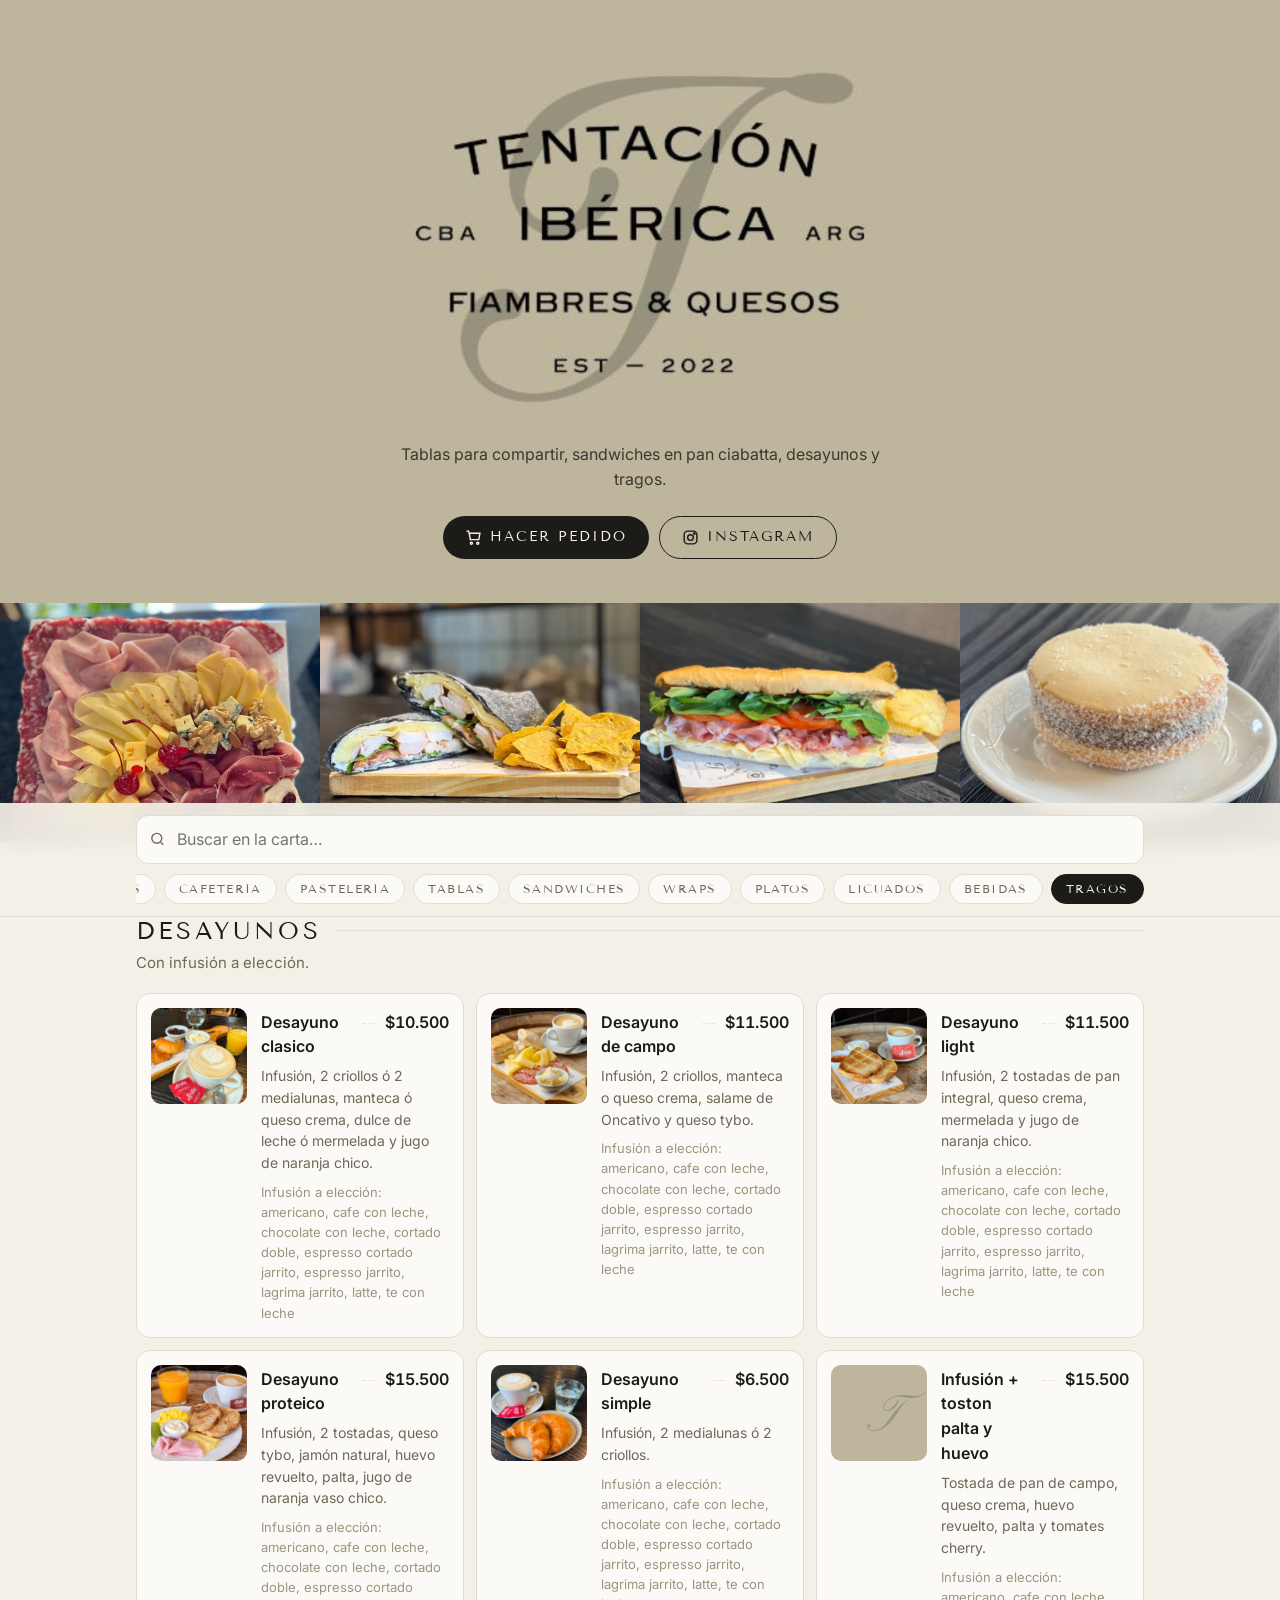
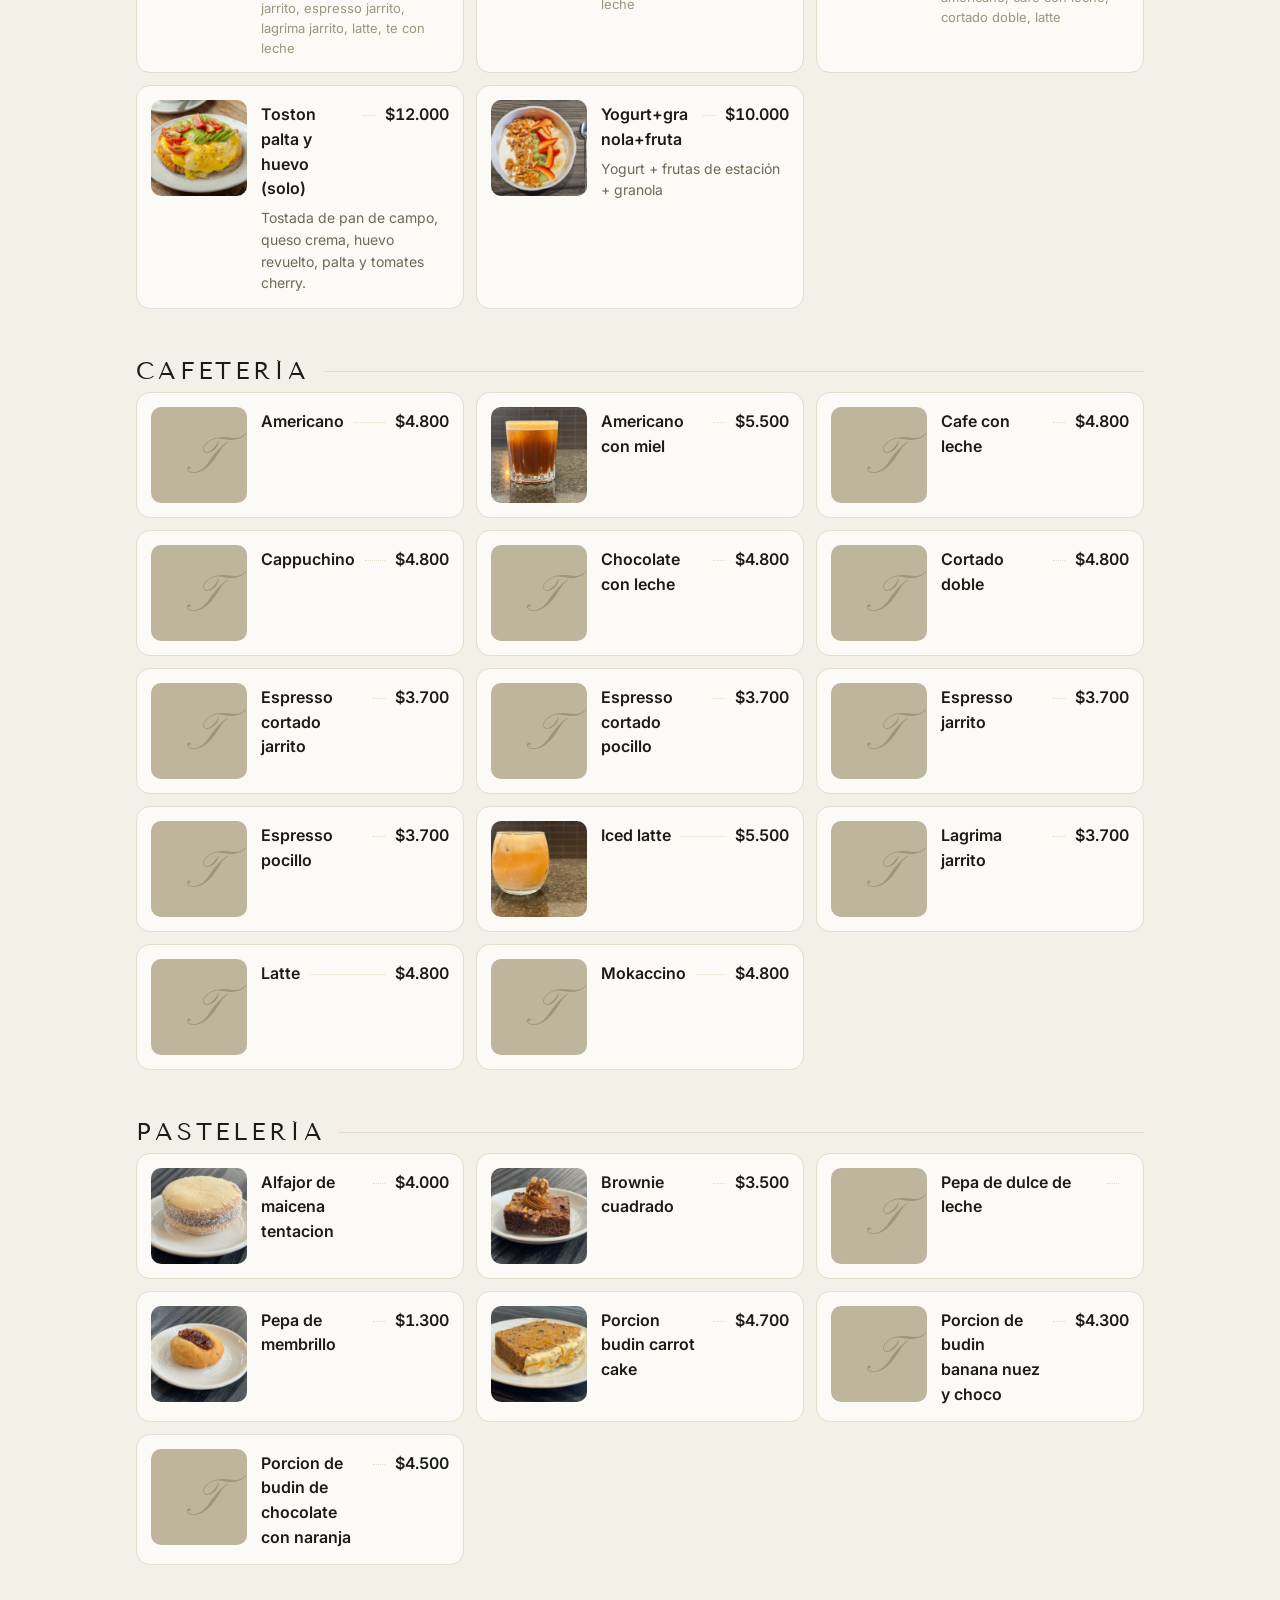
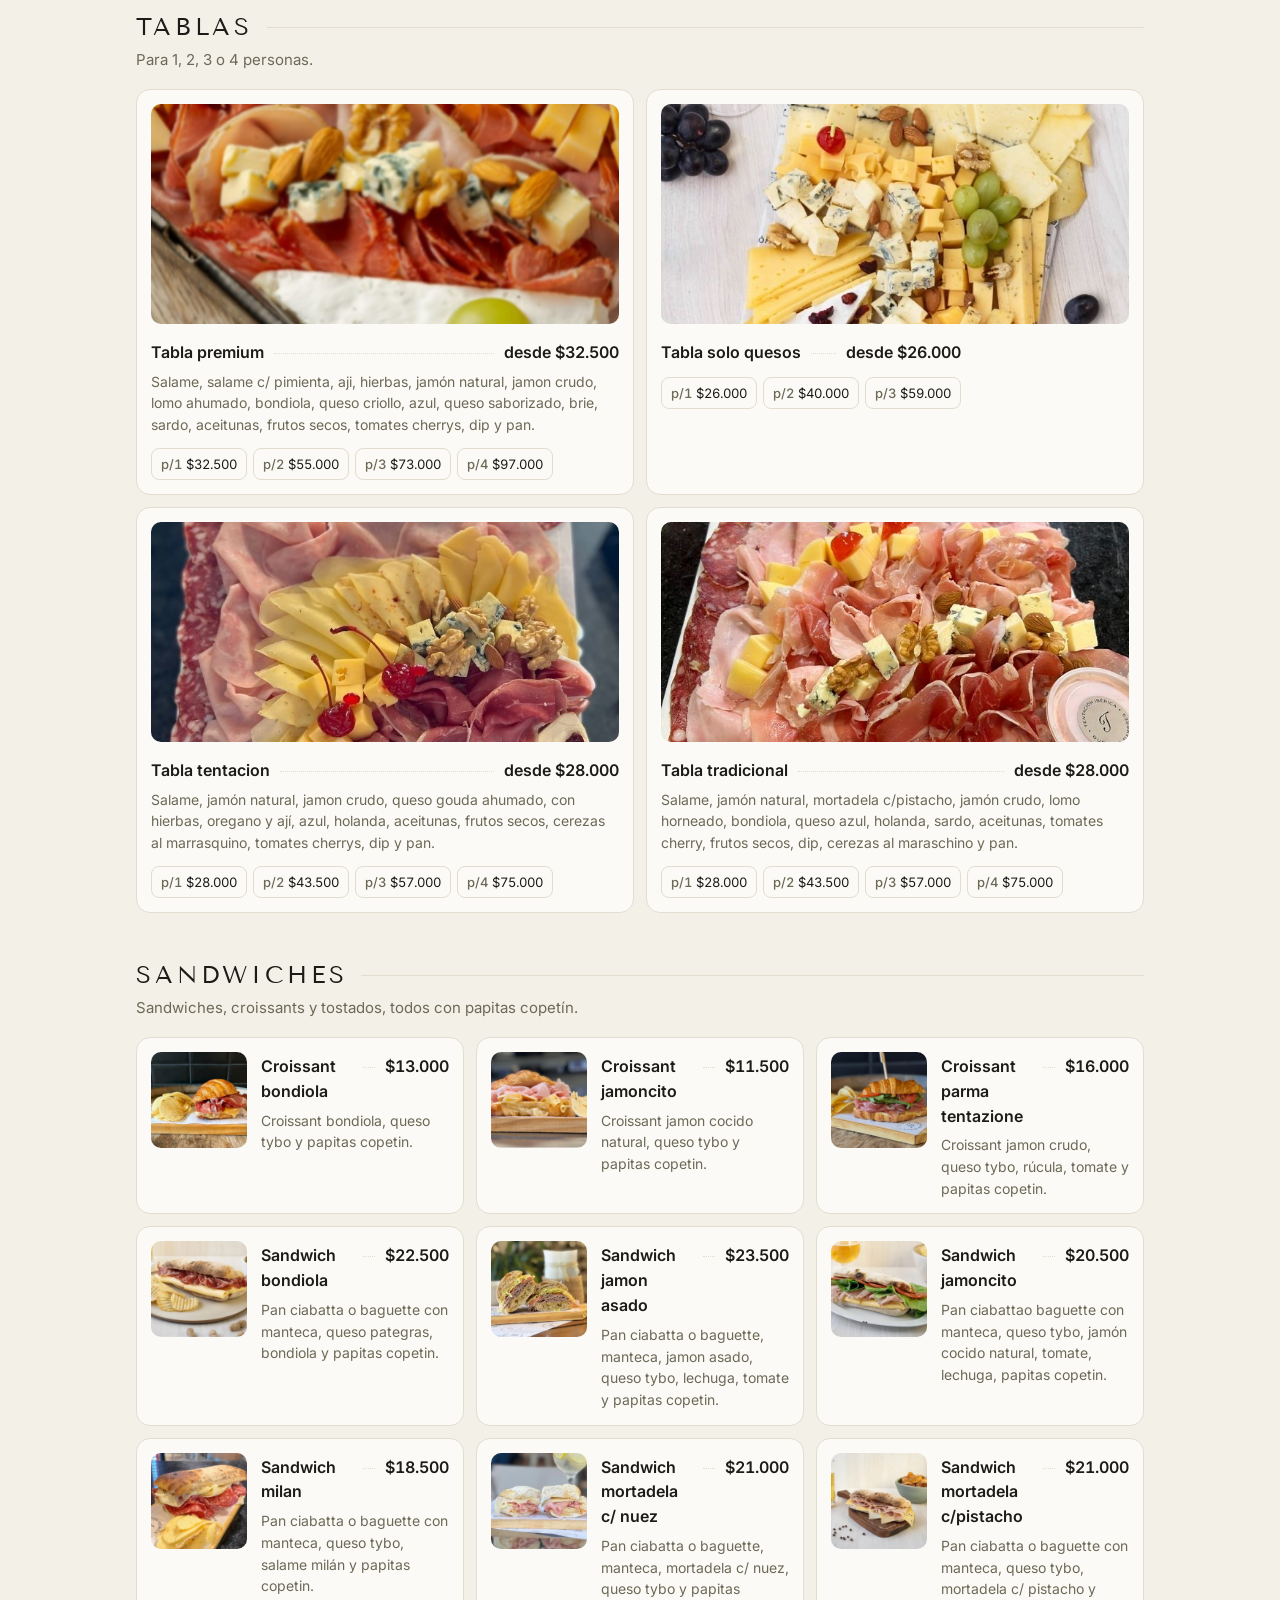
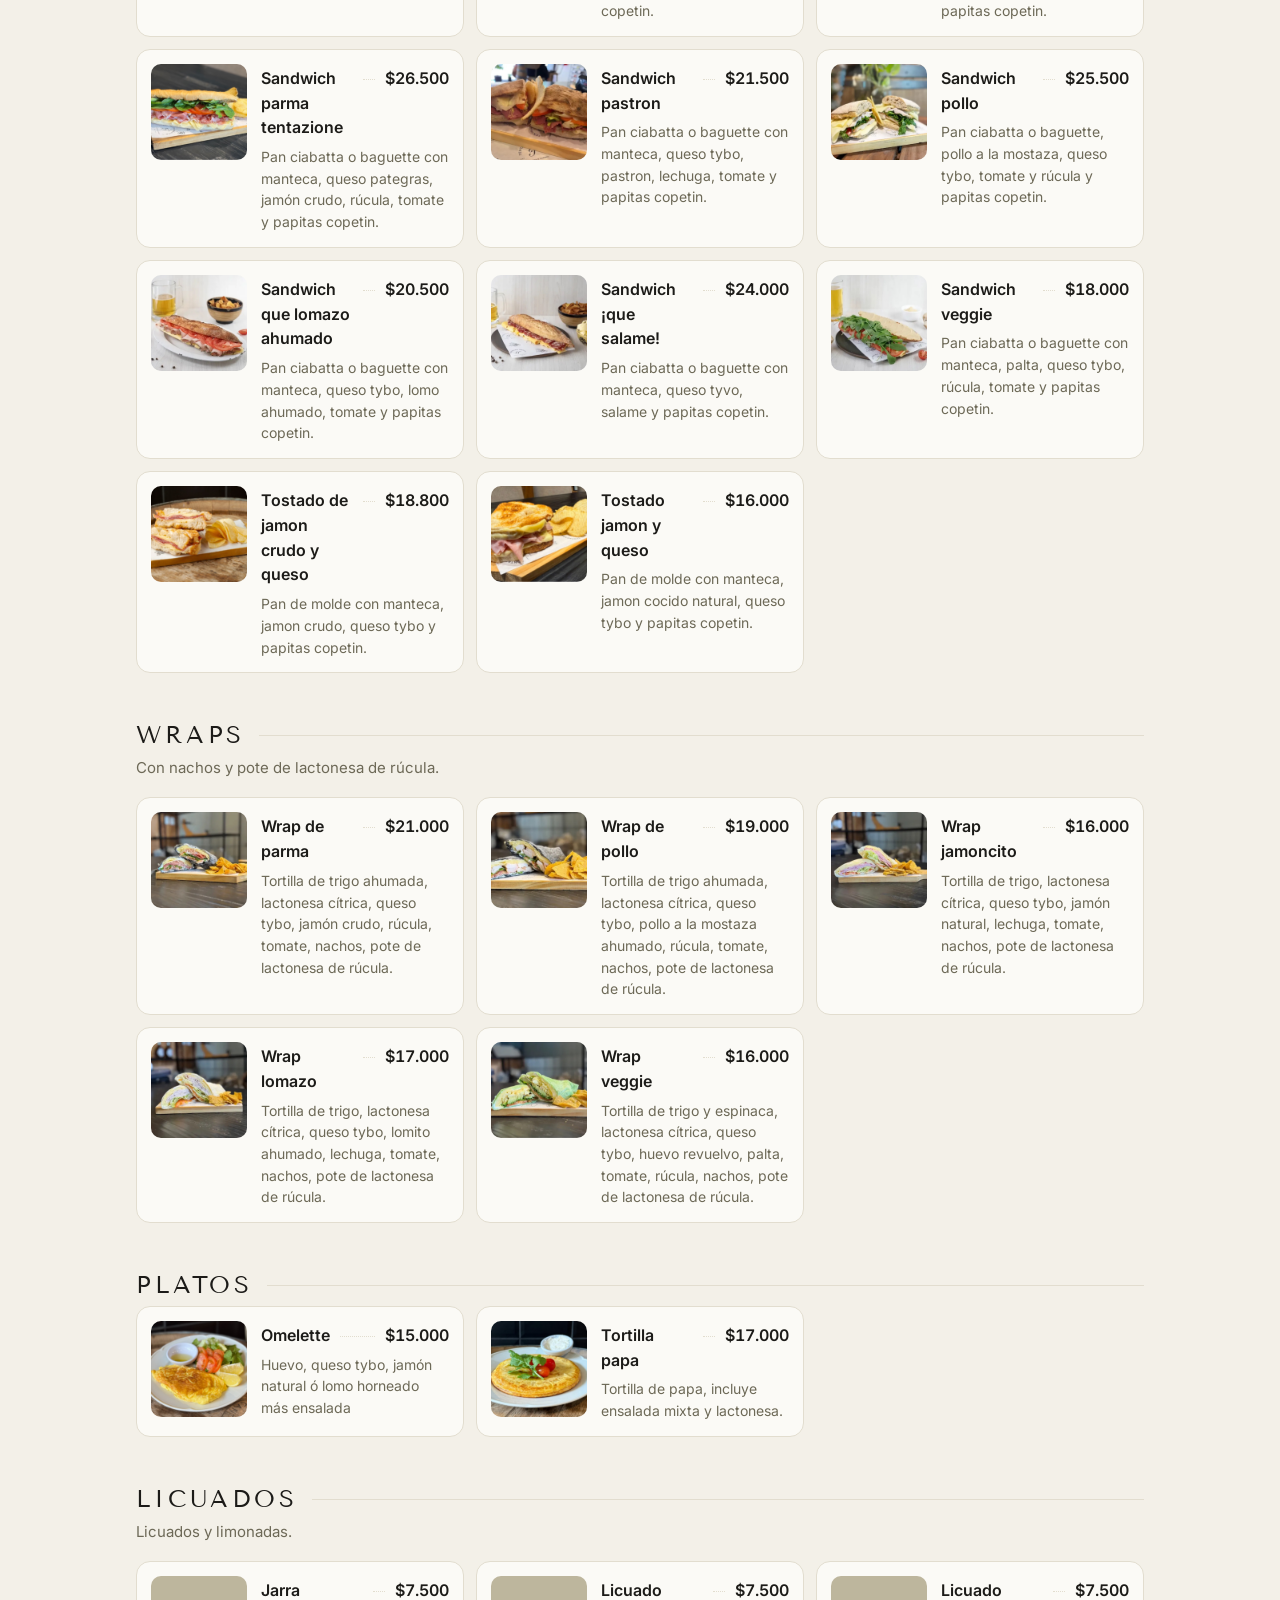
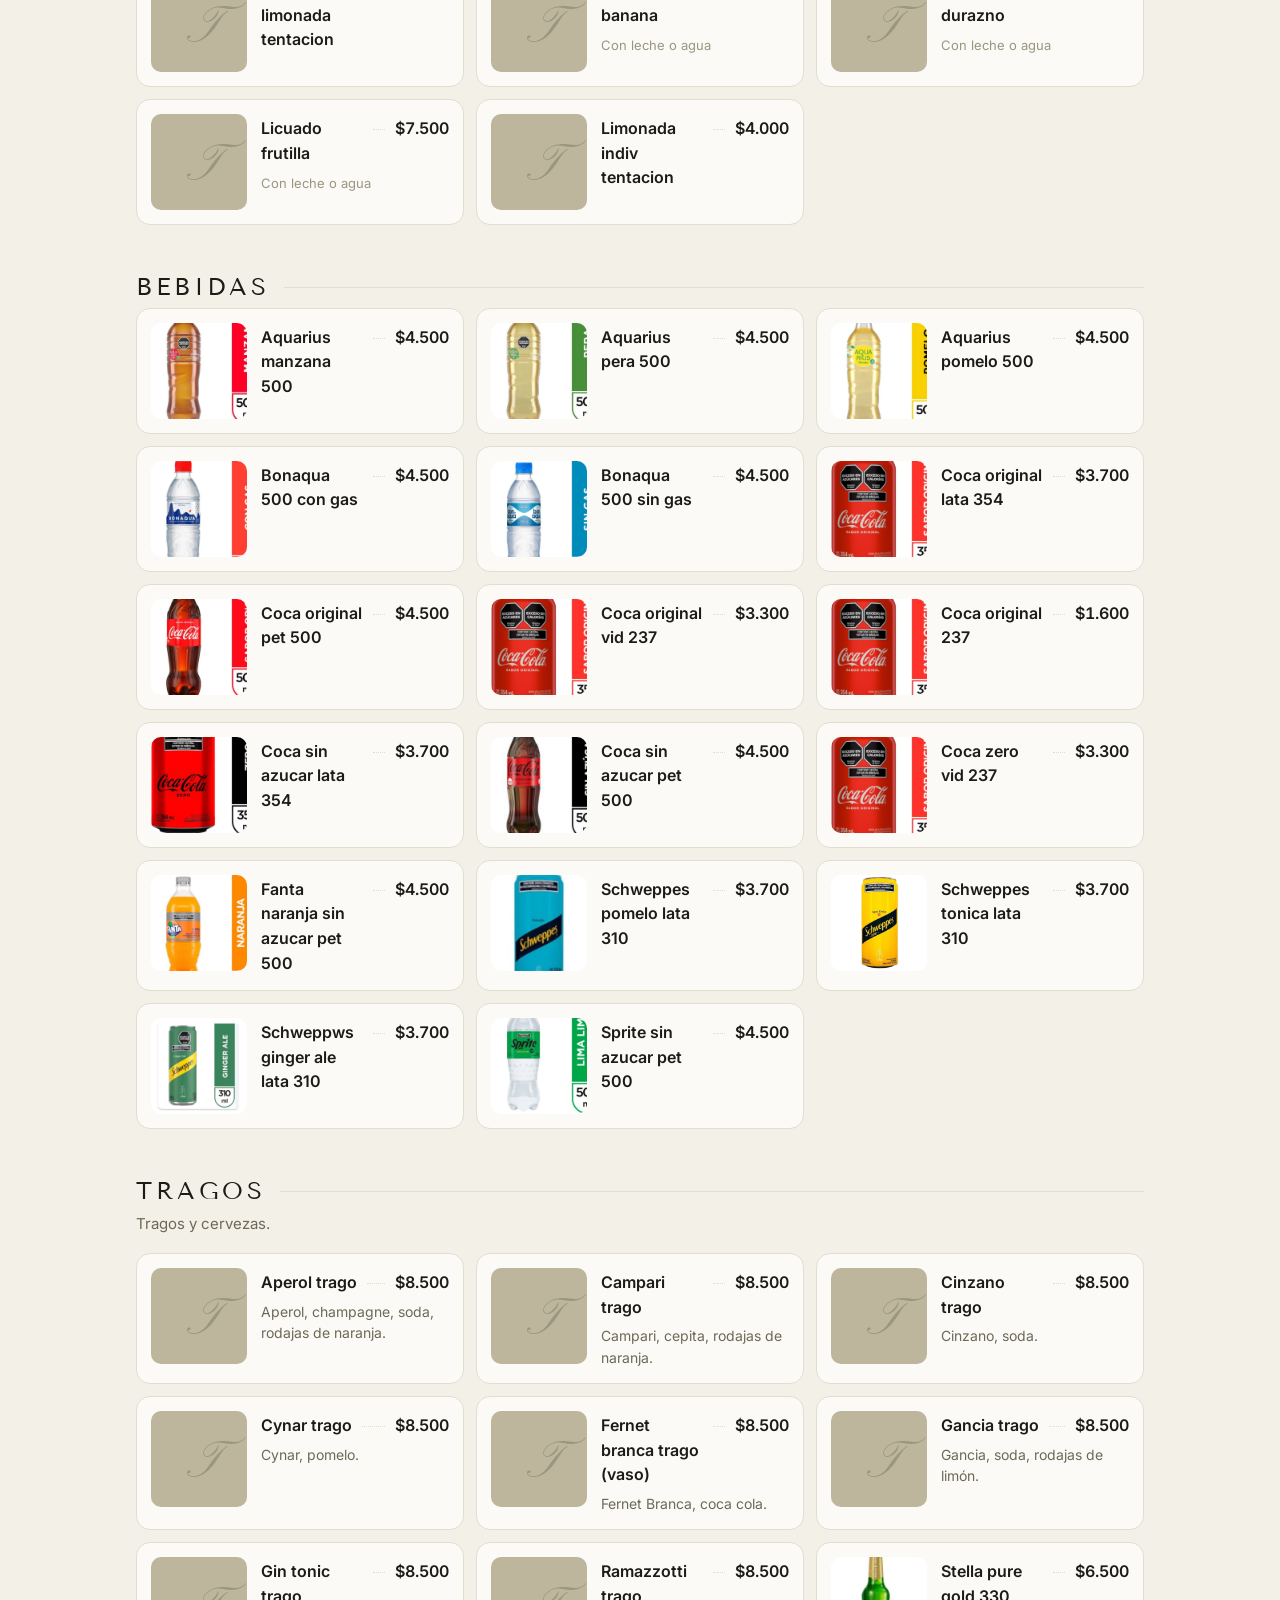
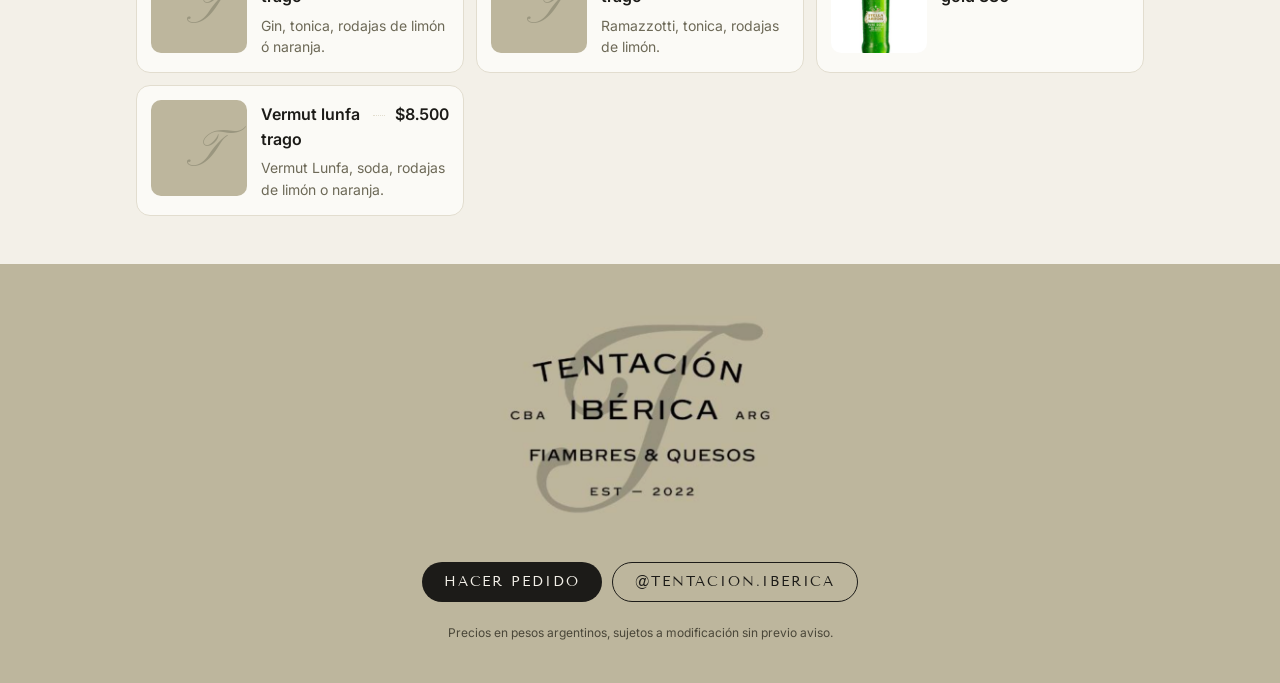
==== commit 0d7f7a43: "feat: favicon circular con el logo Co-Authored-By: Claude Opus 5.5 <noreply@anthropic.com>" ====
--- a/index.html
+++ b/index.html
@@ -9,7 +9,7 @@
 <meta property="og:description" content="Tablas para compartir, sandwiches, desayunos, café y tragos. Córdoba, Argentina.">
 <meta property="og:image" content="img/logo-cuadrado.png">
 <meta name="theme-color" content="#bdb69d">
-<link rel="icon" href="img/logo-cuadrado.png">
+<link rel="icon" type="image/png" href="img/favicon.png">
 <link rel="apple-touch-icon" href="img/logo-cuadrado.png">
 <link rel="preconnect" href="https://fonts.googleapis.com">
 <link rel="preconnect" href="https://fonts.gstatic.com" crossorigin>
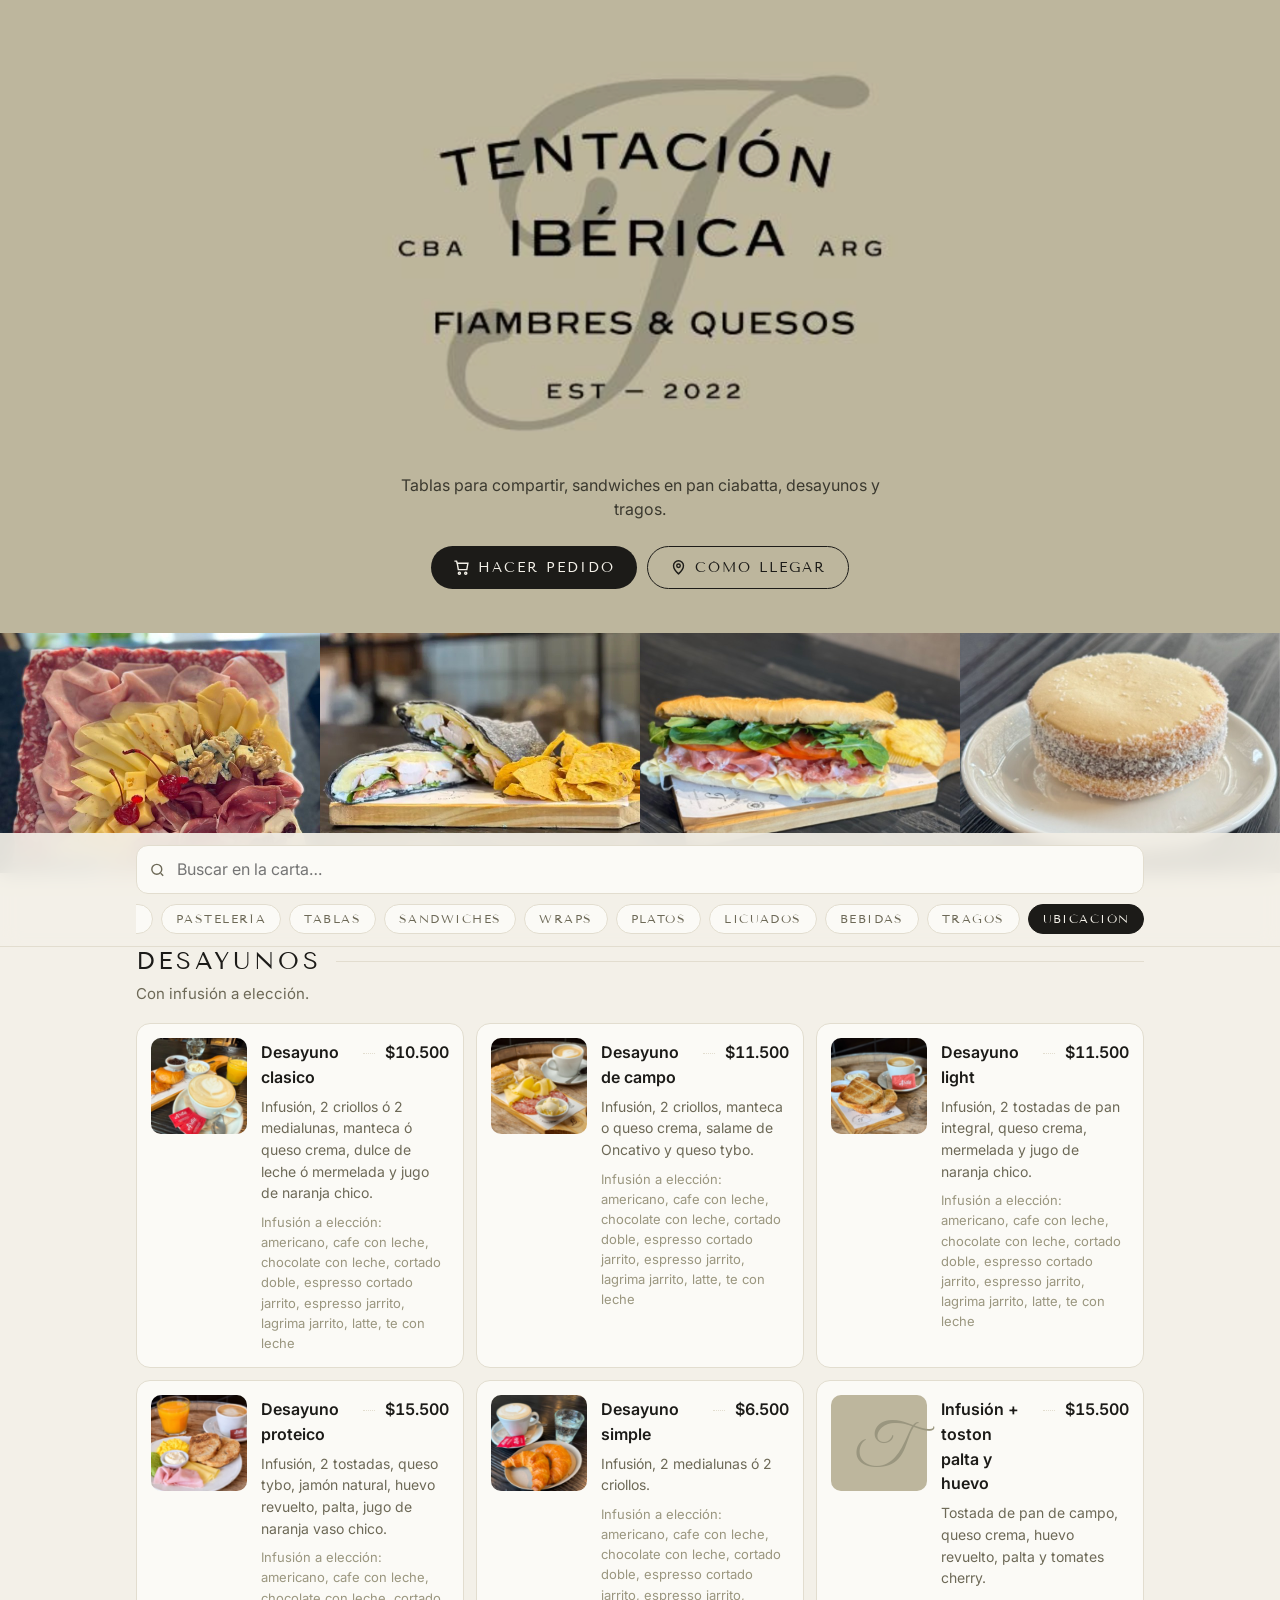
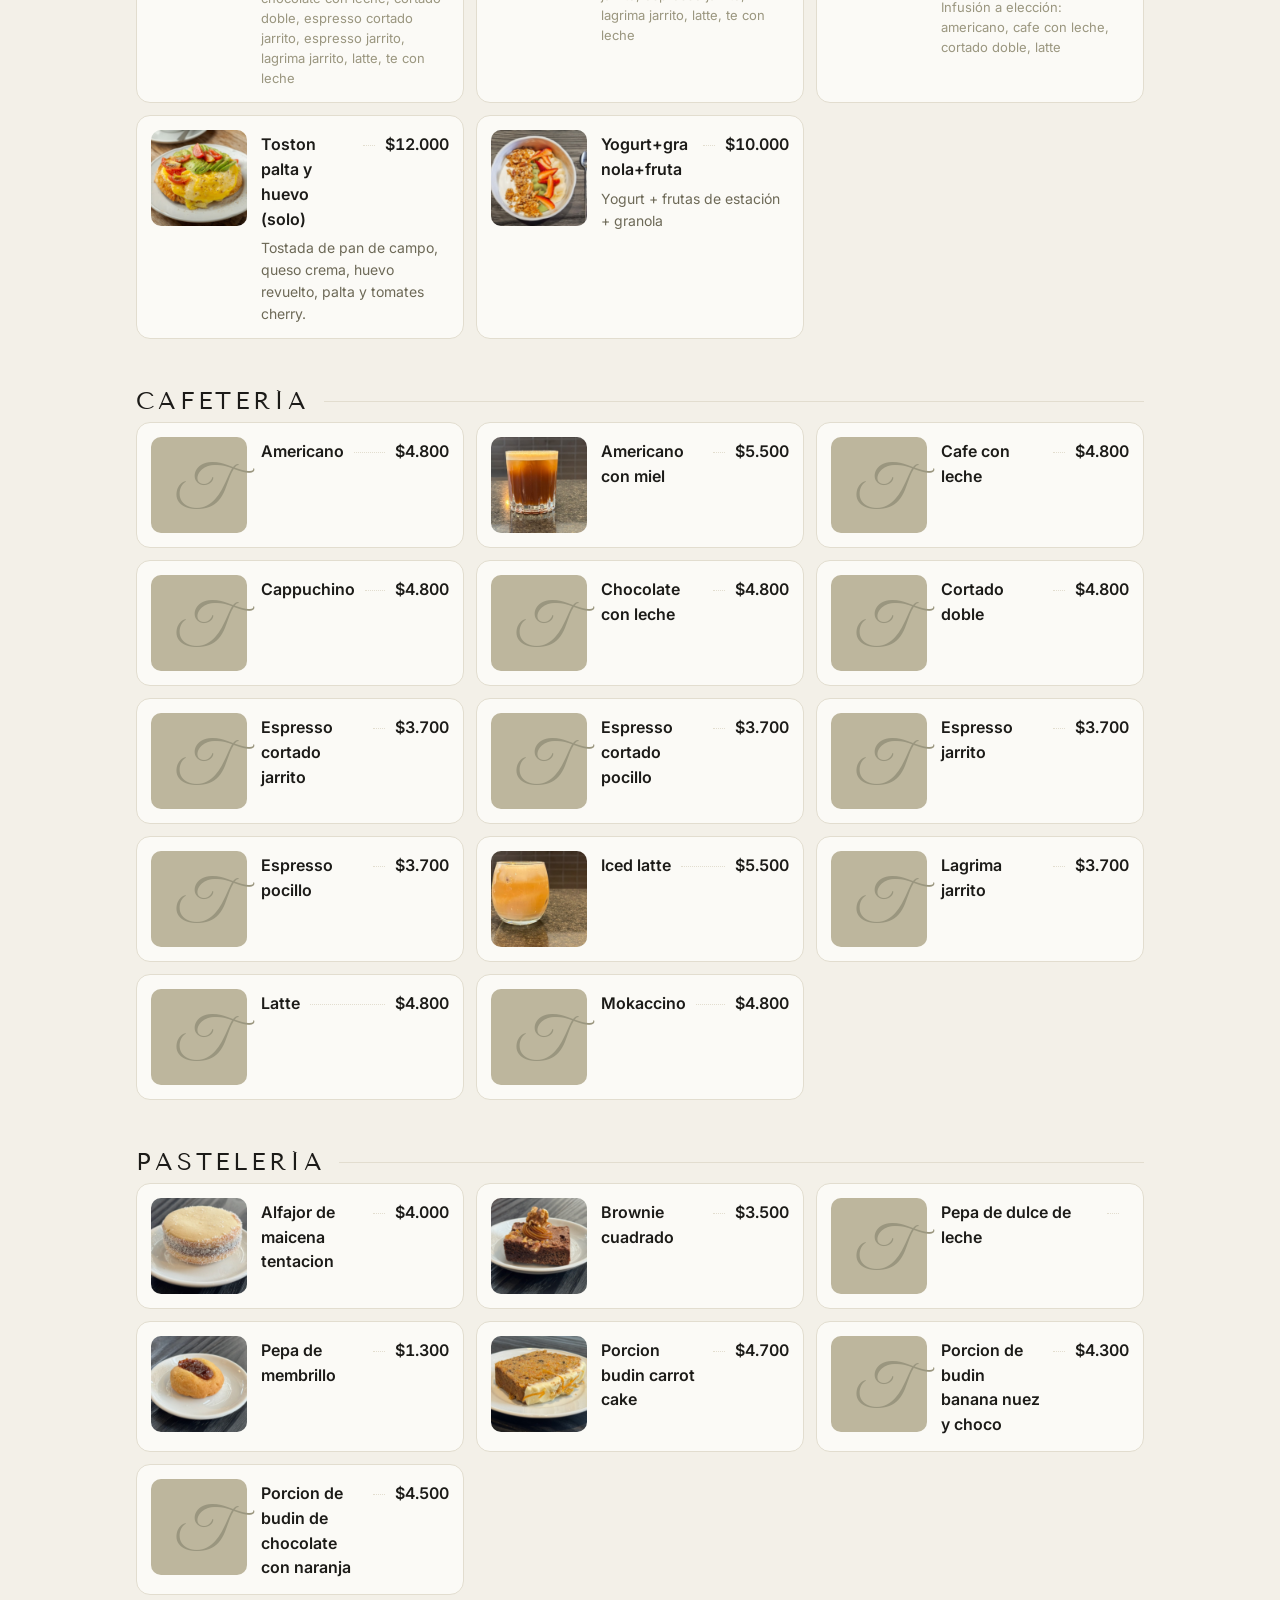
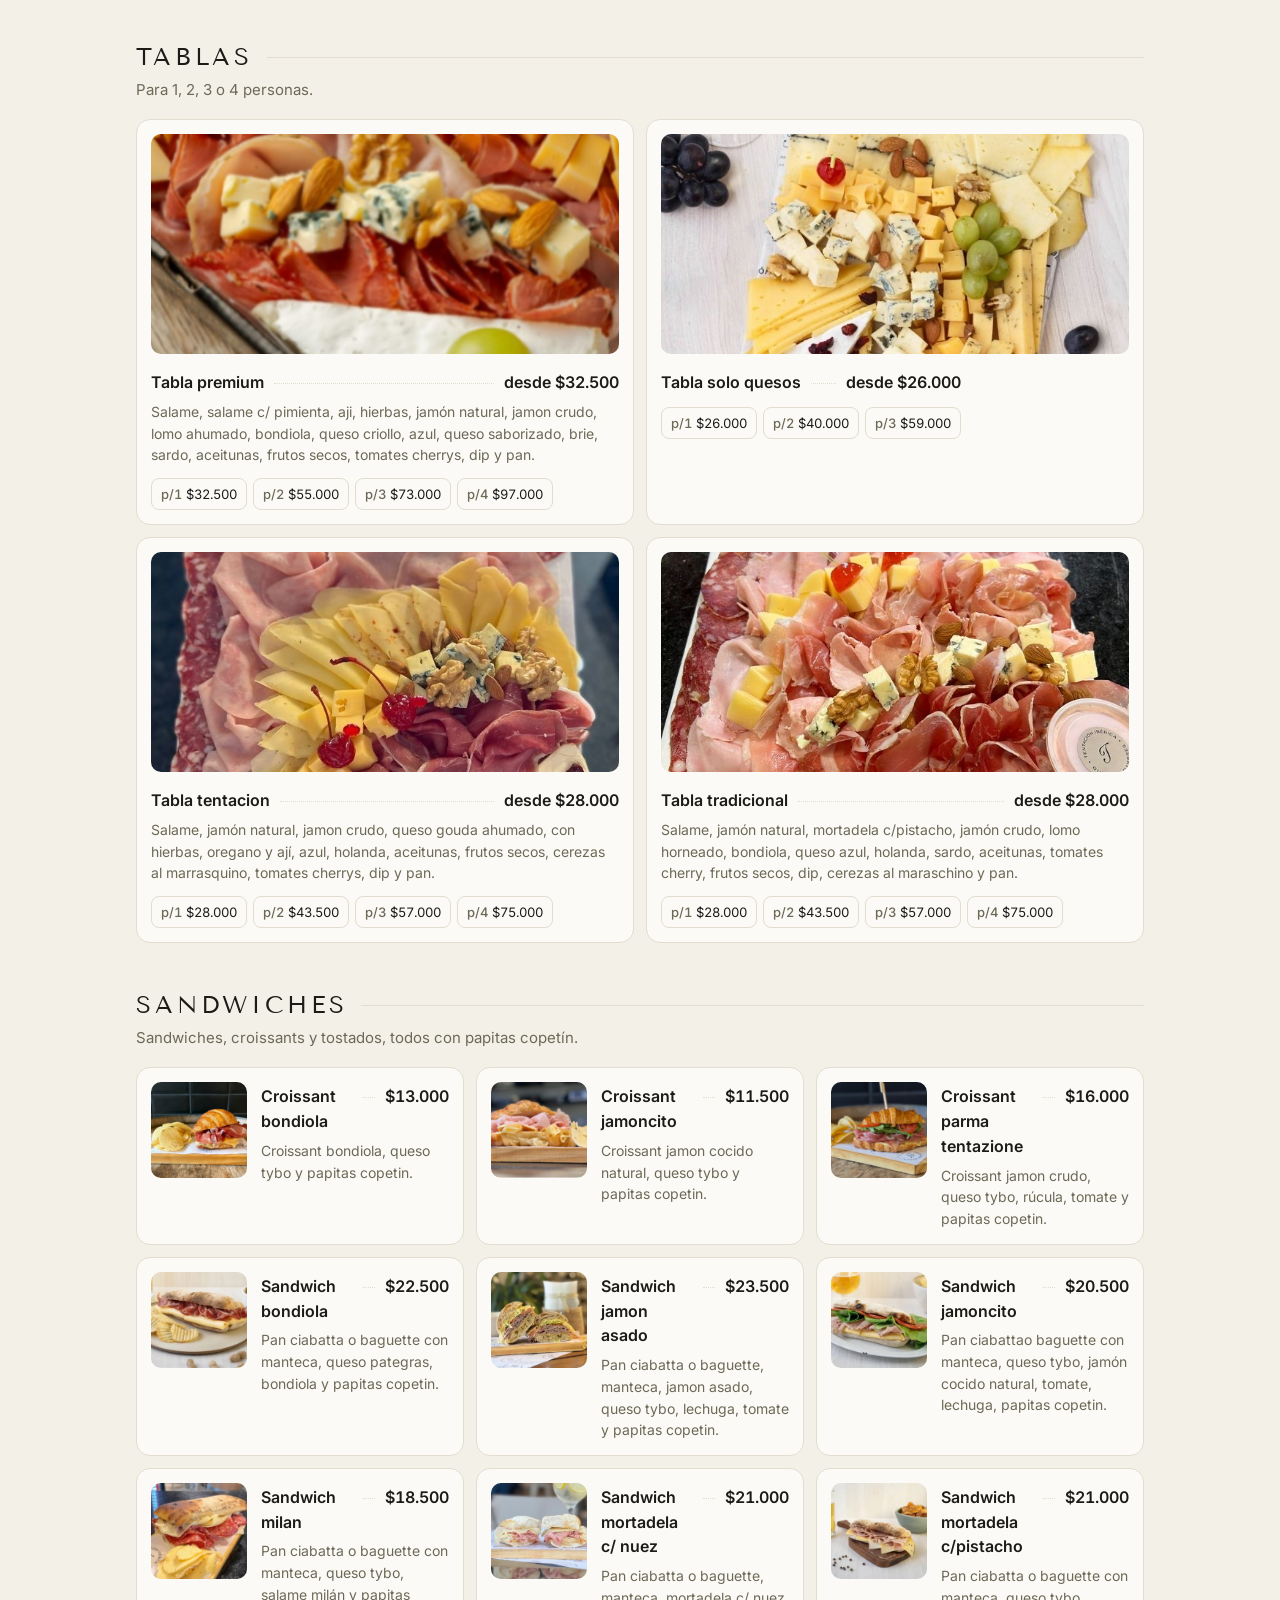
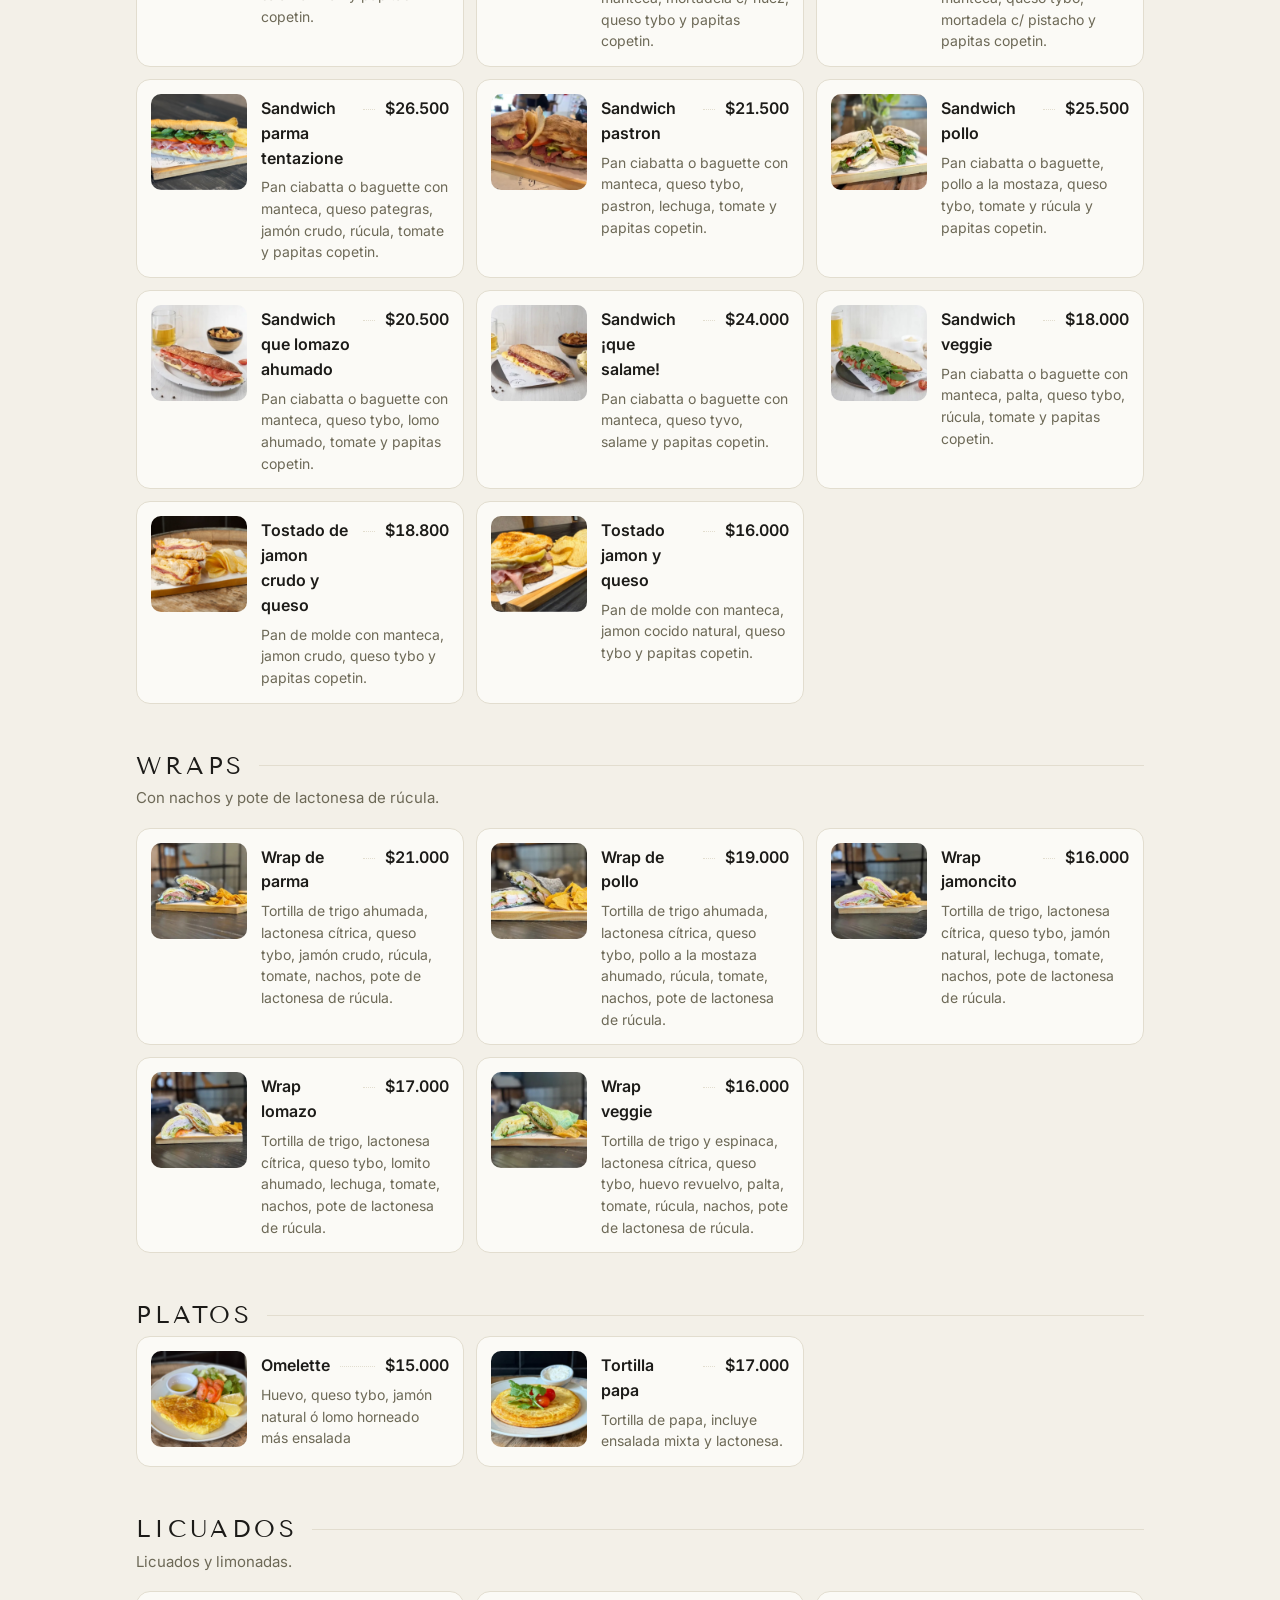
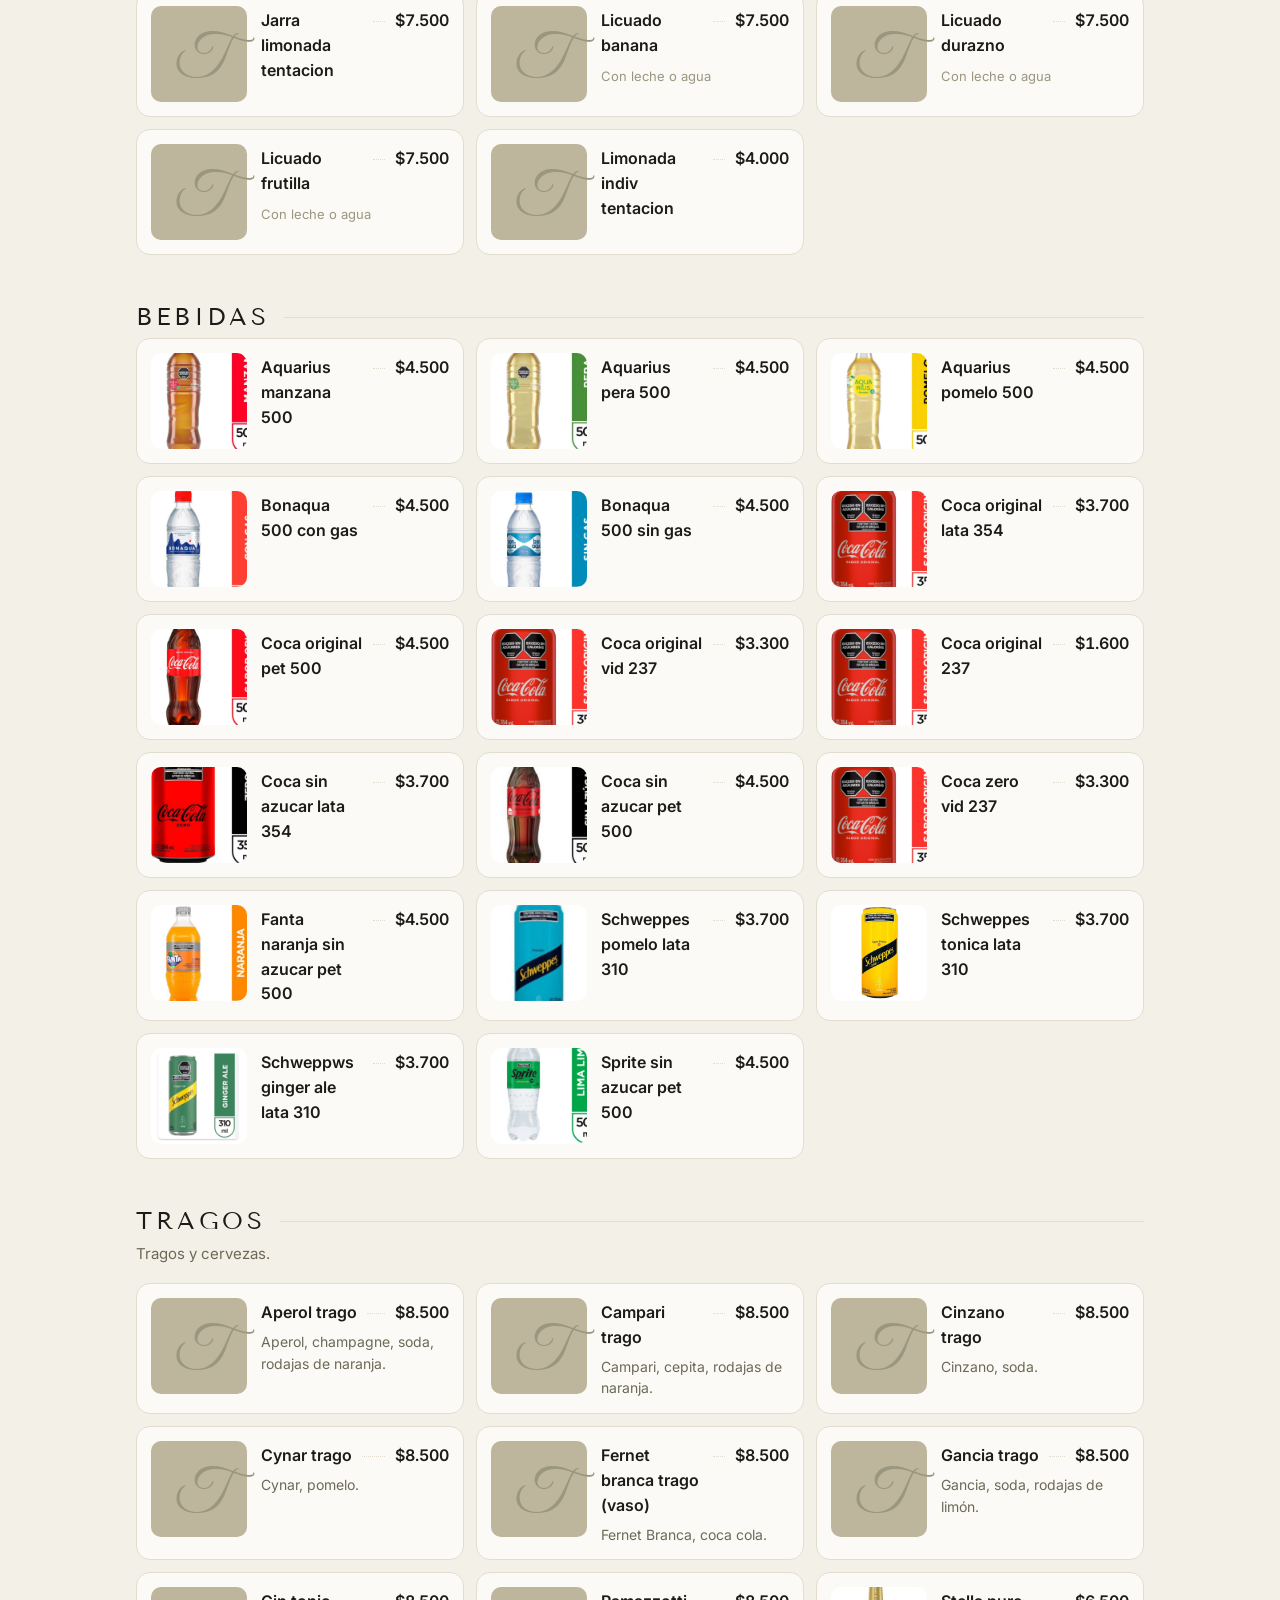
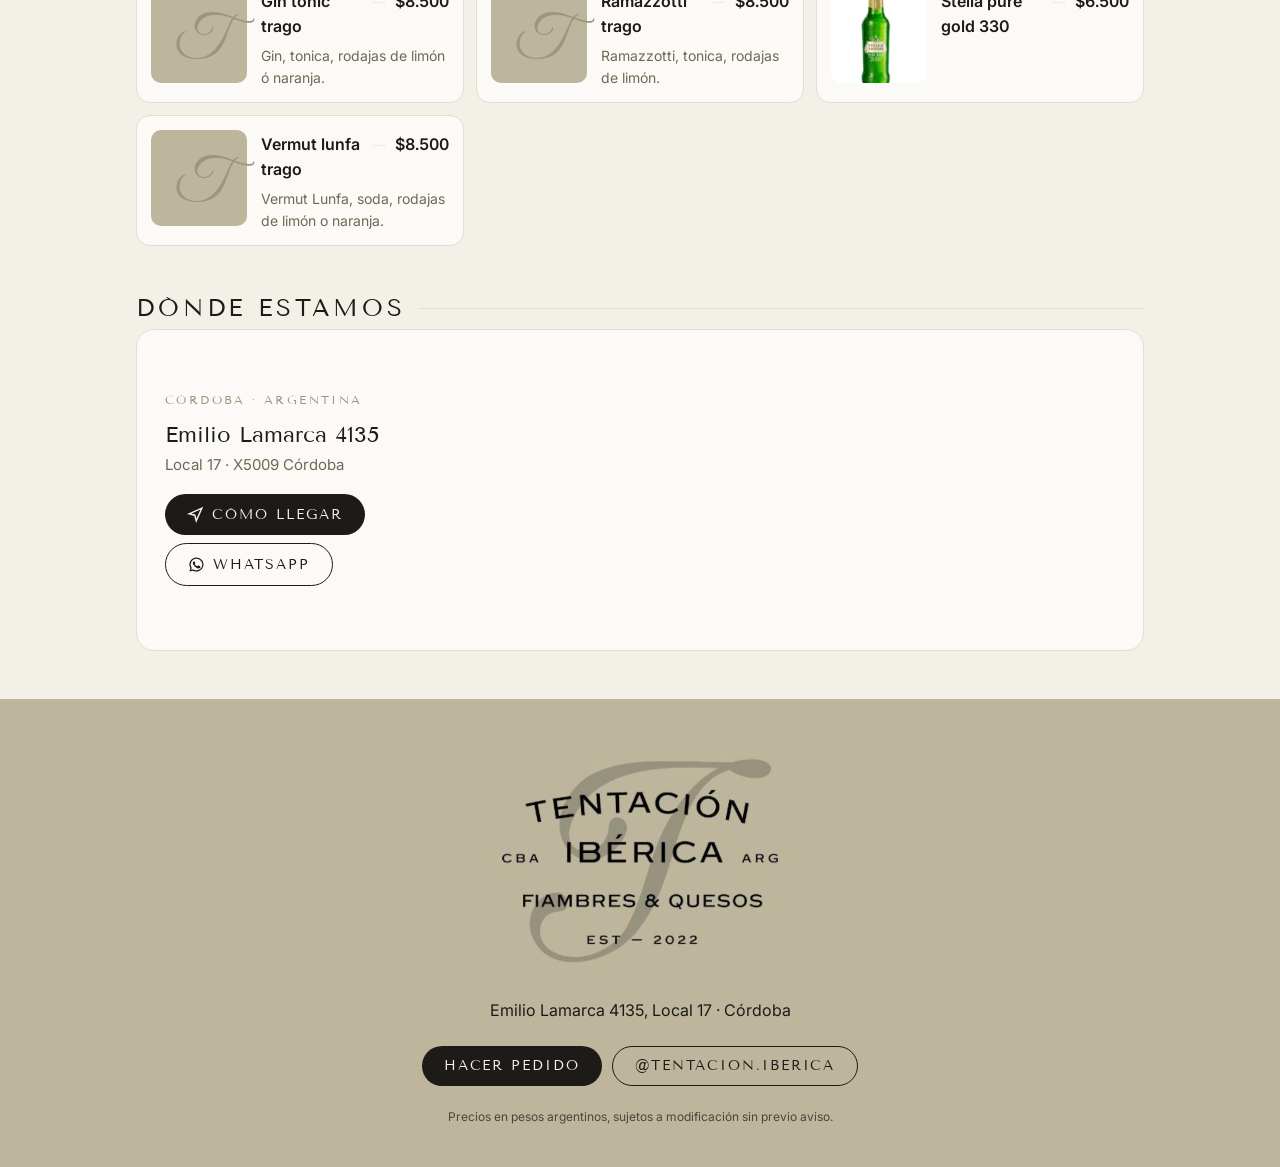
==== commit f4ee391d: "feat: pedido por WhatsApp, ubicación y archivos compartidos - pedido.html: elegir productos/cantidad" ====
--- a/index.html
+++ b/index.html
@@ -4,118 +4,35 @@
 <meta charset="utf-8">
 <meta name="viewport" content="width=device-width, initial-scale=1">
 <title>Tentación Ibérica · Fiambres & Quesos</title>
-<meta name="description" content="Tentación Ibérica — Fiambres & Quesos, Córdoba. Tablas para compartir, sandwiches, desayunos, café y tragos.">
+<meta name="description" content="Tentación Ibérica — Fiambres & Quesos. Emilio Lamarca 4135, Local 17, Córdoba. Tablas para compartir, sandwiches, desayunos, café y tragos.">
 <meta property="og:title" content="Tentación Ibérica · Fiambres & Quesos">
-<meta property="og:description" content="Tablas para compartir, sandwiches, desayunos, café y tragos. Córdoba, Argentina.">
+<meta property="og:description" content="Tablas para compartir, sandwiches, desayunos, café y tragos. Emilio Lamarca 4135, Local 17, Córdoba.">
 <meta property="og:image" content="img/logo-cuadrado.png">
 <meta name="theme-color" content="#bdb69d">
 <link rel="icon" type="image/png" href="img/favicon.png">
 <link rel="apple-touch-icon" href="img/logo-cuadrado.png">
 <link rel="preconnect" href="https://fonts.googleapis.com">
 <link rel="preconnect" href="https://fonts.gstatic.com" crossorigin>
-<link href="https://fonts.googleapis.com/css2?family=Tenor+Sans&family=Pinyon+Script&family=Inter:wght@400;500;600&display=swap" rel="stylesheet">
-<style>
-:root{
-  --sage:#bdb69d; --sage-d:#9a967f; --sage-l:#d9d4c3;
-  --bg:#f3f0e8; --surface:#fbfaf6; --ink:#1c1b18; --muted:#6d6957; --line:#e2ddcf;
-  --btn:#1c1b18; --btn-ink:#f3f0e8;
-}
-@media (prefers-color-scheme: dark){
-  :root:not([data-theme="light"]){
-    --bg:#191815; --surface:#22211d; --ink:#ece8dc; --muted:#aaa58f; --line:#34322b;
-    --btn:#bdb69d; --btn-ink:#1c1b18; --sage-l:#2c2b25;
-  }
-}
-:root[data-theme="dark"]{
-  --bg:#191815; --surface:#22211d; --ink:#ece8dc; --muted:#aaa58f; --line:#34322b;
-  --btn:#bdb69d; --btn-ink:#1c1b18; --sage-l:#2c2b25;
-}
-*{box-sizing:border-box}
-html{scroll-behavior:smooth;scroll-padding-top:120px}
-body{margin:0;background:var(--bg);color:var(--ink);font:16px/1.55 Inter,system-ui,sans-serif;-webkit-font-smoothing:antialiased}
-a{color:inherit}
-.wrap{max-width:1040px;margin:0 auto;padding:0 16px}
-.caps{font-family:"Tenor Sans",Inter,sans-serif;text-transform:uppercase;letter-spacing:.18em}
-
-/* hero: mismo fondo que el logo, así se funde */
-.hero{background:var(--sage);color:#1c1b18;text-align:center}
-.hero .wrap{padding-top:40px;padding-bottom:44px}
-.hero .logo{display:block;width:min(520px,92%);height:auto;margin:0 auto}
-.hero h1{position:absolute;width:1px;height:1px;overflow:hidden;clip:rect(0 0 0 0)}
-.hero p{max-width:520px;margin:8px auto 0;color:#3b392f;font-size:16px}
-.cta{display:flex;gap:10px;justify-content:center;flex-wrap:wrap;margin-top:24px}
-.btn{display:inline-flex;align-items:center;gap:8px;padding:12px 22px;border-radius:999px;text-decoration:none;font:14px/1 "Tenor Sans",Inter,sans-serif;text-transform:uppercase;letter-spacing:.14em;transition:transform .15s,opacity .15s}
-.btn:hover{transform:translateY(-1px)}
-.btn svg{width:17px;height:17px}
-.hero .btn.primary{background:#1c1b18;color:#f3f0e8}
-.hero .btn.ghost{border:1px solid #1c1b18;color:#1c1b18}
-
-.strip{display:grid;grid-template-columns:repeat(4,1fr);gap:0;height:200px}
-.strip img{width:100%;height:100%;object-fit:cover;display:block}
-@media (max-width:640px){.strip{grid-template-columns:repeat(2,1fr);height:280px}}
-
-/* nav */
-.bar{position:sticky;top:0;z-index:10;background:color-mix(in srgb,var(--bg) 92%,transparent);backdrop-filter:blur(10px);border-bottom:1px solid var(--line)}
-.bar .wrap{display:flex;flex-direction:column;gap:10px;padding-top:12px;padding-bottom:10px}
-.search{position:relative}
-.search input{width:100%;padding:11px 14px 11px 40px;border-radius:12px;border:1px solid var(--line);background:var(--surface);color:var(--ink);font:inherit}
-.search input:focus{outline:2px solid var(--sage-d);outline-offset:1px}
-.search svg{position:absolute;left:13px;top:50%;transform:translateY(-50%);width:17px;height:17px;color:var(--muted)}
-.cats{position:relative;display:flex;gap:8px;overflow-x:auto;scrollbar-width:none;padding-bottom:2px}
-.cats::-webkit-scrollbar{display:none}
-.cats a{flex:none;padding:8px 14px;border-radius:999px;border:1px solid var(--line);text-decoration:none;font:12px/1 "Tenor Sans",Inter,sans-serif;text-transform:uppercase;letter-spacing:.12em;color:var(--muted);background:var(--surface);white-space:nowrap}
-.cats a.on{background:var(--btn);border-color:var(--btn);color:var(--btn-ink)}
-
-/* carta */
-main{padding:32px 0 40px}
-section{margin-bottom:48px}
-section h2{font:400 24px/1.2 "Tenor Sans",Inter,sans-serif;text-transform:uppercase;letter-spacing:.16em;margin:0 0 6px;display:flex;align-items:center;gap:14px}
-section h2::after{content:"";flex:1;height:1px;background:var(--line)}
-section .sub{color:var(--muted);margin:0 0 18px;font-size:15px}
-.grid{display:grid;grid-template-columns:repeat(auto-fill,minmax(min(300px,100%),1fr));gap:12px}
-.item{background:var(--surface);border:1px solid var(--line);border-radius:14px;padding:14px;display:flex;gap:14px;align-items:flex-start}
-.item .body{flex:1;min-width:0;padding-top:2px}
-.ph{flex:none;width:96px;height:96px;border-radius:10px;object-fit:cover;background:var(--sage-l);cursor:zoom-in}
-.ph.noimg{cursor:default;background:var(--sage);display:grid;place-items:center;font:52px/1 "Pinyon Script",cursive;color:var(--sage-d);user-select:none}
-.ph.noimg span{transform:translate(2px,6px)}
-.tablas .item{flex-direction:column}.tablas .item .ph{width:100%;height:220px}
-.row{display:flex;align-items:baseline;gap:10px}
-.row h3{margin:0;font-size:16px;font-weight:600}
-.row .dots{flex:1;border-bottom:1px dotted var(--line);transform:translateY(-4px);min-width:12px}
-.price{font-weight:600;white-space:nowrap;font-variant-numeric:tabular-nums}
-.item p{margin:6px 0 0;color:var(--muted);font-size:14px}
-.item .opt{font-size:13px;margin-top:8px;color:var(--sage-d)}
-.sizes{display:flex;gap:6px;flex-wrap:wrap;margin-top:12px}
-.sizes span{font-size:13px;border:1px solid var(--line);border-radius:8px;padding:5px 9px;font-variant-numeric:tabular-nums}
-.sizes b{color:var(--muted);font-weight:500;margin-right:4px}
-.tablas .grid{grid-template-columns:repeat(auto-fill,minmax(min(420px,100%),1fr))}
-.empty{display:none;text-align:center;color:var(--muted);padding:40px 0}
-.lb{position:fixed;inset:0;z-index:50;background:rgba(20,19,16,.9);display:none;align-items:center;justify-content:center;padding:16px;cursor:zoom-out}
-.lb.on{display:flex}.lb img{max-width:100%;max-height:85vh;border-radius:12px}
-
-footer{background:var(--sage);color:#1c1b18;text-align:center;padding:40px 16px}
-footer .logo{width:min(300px,70%);height:auto}
-footer .btn.primary{background:#1c1b18;color:#f3f0e8}
-footer .btn.ghost{border:1px solid #1c1b18}
-footer small{display:block;margin-top:22px;color:#4a4739;font-size:12px}
-.item{min-width:0}.row h3{min-width:0;overflow-wrap:anywhere}
-@media (max-width:480px){.tablas .grid,.grid{grid-template-columns:minmax(0,1fr)}.ph{width:84px;height:84px}}
-</style>
+<link href="https://fonts.googleapis.com/css2?family=Tenor+Sans&family=Great+Vibes&family=Inter:wght@400;500;600&display=swap" rel="stylesheet">
+<link rel="stylesheet" href="styles.css">
+<script type="application/ld+json">
+{"@context":"https://schema.org","@type":"Restaurant","name":"Tentación Ibérica","servesCuisine":["Fiambres","Quesos","Cafetería"],"telephone":"+5493518047675","address":{"@type":"PostalAddress","streetAddress":"Emilio Lamarca 4135, Local 17","postalCode":"X5009","addressLocality":"Córdoba","addressCountry":"AR"},"sameAs":["https://www.instagram.com/tentacion.iberica/"],"hasMenu":"https://vgaggio.github.io/tentacion-iberica-web/"}
+</script>
 </head>
 <body>
 <header class="hero">
   <div class="wrap">
     <h1>Tentación Ibérica — Fiambres & Quesos</h1>
-    <img class="logo" src="img/logo.png" alt="Tentación Ibérica — Fiambres & Quesos — Córdoba, Argentina — Est. 2022" width="620" height="470">
+    <img class="logo" src="img/logo.png" alt="Tentación Ibérica — Fiambres & Quesos — CBA ARG — Est. 2022" width="620" height="470">
     <p>Tablas para compartir, sandwiches en pan ciabatta, desayunos y tragos.</p>
     <div class="cta">
-      <a class="btn primary" href="https://gd55d70ed7f53c9-o1anc1ft1sdt1pqp.adb.sa-santiago-1.oraclecloudapps.com/ords/r/restoweb/pedidos121/carta-digital?s=lamarca.tentacioniberica" target="_blank" rel="noopener">
+      <a class="btn primary" href="pedido.html">
         <svg viewBox="0 0 24 24" fill="none" stroke="currentColor" stroke-width="2"><path d="M6 6h15l-1.5 9h-12z"/><path d="M6 6 5 3H2"/><circle cx="9" cy="20" r="1.5"/><circle cx="18" cy="20" r="1.5"/></svg>
         Hacer pedido
       </a>
-      <a class="btn ghost" href="https://www.instagram.com/tentacion.iberica/" target="_blank" rel="noopener">
-        <svg viewBox="0 0 24 24" fill="none" stroke="currentColor" stroke-width="2"><rect x="3" y="3" width="18" height="18" rx="5"/><circle cx="12" cy="12" r="4"/><circle cx="17.5" cy="6.5" r="1" fill="currentColor"/></svg>
-        Instagram
+      <a class="btn ghost" href="#ubicacion">
+        <svg viewBox="0 0 24 24" fill="none" stroke="currentColor" stroke-width="2"><path d="M12 21s-7-6.2-7-11.5a7 7 0 0 1 14 0C19 14.8 12 21 12 21z"/><circle cx="12" cy="9.5" r="2.5"/></svg>
+        Cómo llegar
       </a>
     </div>
   </div>
@@ -137,19 +54,43 @@
 <main class="wrap">
   <div id="menu"></div>
   <div class="empty" id="empty">No encontramos nada con esa búsqueda.</div>
+
+  <section id="ubicacion" class="ubicacion">
+    <h2>Dónde estamos</h2>
+    <div class="place">
+      <div class="info">
+        <span class="eyebrow">Córdoba · Argentina</span>
+        <address>Emilio Lamarca 4135<small>Local 17 · X5009 Córdoba</small></address>
+        <div class="actions">
+          <a class="btn primary" href="https://www.google.com/maps/dir/?api=1&destination=Emilio+Lamarca+4135,+X5009+C%C3%B3rdoba,+Argentina" target="_blank" rel="noopener">
+            <svg viewBox="0 0 24 24" fill="none" stroke="currentColor" stroke-width="2"><path d="m3 11 18-8-8 18-2-8z"/></svg>
+            Cómo llegar
+          </a>
+          <a class="btn ghost" href="https://wa.me/5493518047675" target="_blank" rel="noopener">
+            <svg viewBox="0 0 24 24" fill="currentColor"><path d="M12 2a10 10 0 0 0-8.6 15.1L2 22l5-1.3A10 10 0 1 0 12 2zm0 18.2a8.2 8.2 0 0 1-4.2-1.2l-.3-.2-3 .8.8-2.9-.2-.3A8.2 8.2 0 1 1 12 20.2zm4.5-6.1c-.2-.1-1.5-.7-1.7-.8s-.4-.1-.6.1-.7.8-.8 1-.3.2-.5.1a6.7 6.7 0 0 1-3.3-2.9c-.3-.4.2-.4.7-1.4.1-.2 0-.3 0-.4l-.8-1.8c-.2-.5-.4-.4-.6-.4h-.5a1 1 0 0 0-.7.3 3 3 0 0 0-.9 2.2 5.2 5.2 0 0 0 1.1 2.7 11.8 11.8 0 0 0 4.5 4c1.7.7 2.3.8 3.2.6a2.7 2.7 0 0 0 1.8-1.2 2.2 2.2 0 0 0 .1-1.2c0-.1-.2-.2-.5-.3z"/></svg>
+            WhatsApp
+          </a>
+        </div>
+      </div>
+      <iframe title="Mapa: Emilio Lamarca 4135, Córdoba" loading="lazy" referrerpolicy="no-referrer-when-downgrade"
+        src="https://www.google.com/maps?q=Emilio+Lamarca+4135,+X5009+C%C3%B3rdoba,+Argentina&z=16&output=embed"></iframe>
+    </div>
+  </section>
 </main>
 
 <footer>
-  <img class="logo" src="img/logo.png" alt="Tentación Ibérica" width="620" height="470" loading="lazy">
+  <img class="logo" src="img/logo.png" alt="Tentación Ibérica" width="620" height="470">
+  <p>Emilio Lamarca 4135, Local 17 · Córdoba</p>
   <div class="cta">
-    <a class="btn primary" href="https://gd55d70ed7f53c9-o1anc1ft1sdt1pqp.adb.sa-santiago-1.oraclecloudapps.com/ords/r/restoweb/pedidos121/carta-digital?s=lamarca.tentacioniberica" target="_blank" rel="noopener">Hacer pedido</a>
+    <a class="btn primary" href="pedido.html">Hacer pedido</a>
     <a class="btn ghost" href="https://www.instagram.com/tentacion.iberica/" target="_blank" rel="noopener">@tentacion.iberica</a>
   </div>
   <small>Precios en pesos argentinos, sujetos a modificación sin previo aviso.</small>
 </footer>
 
+<script src="menu.js"></script>
 <script>
-const MENU = [{"c": "dulces", "n": "Alfajor de maicena tentacion", "p": 4000, "d": "", "img": "img/58520.jpg"}, {"c": "cafe", "n": "Americano", "p": 4800, "d": ""}, {"c": "cafe", "n": "Americano con miel", "p": 5500, "d": "", "img": "img/61422.jpg"}, {"c": "tragos", "n": "Aperol trago", "p": 8500, "d": "Aperol, champagne, soda, rodajas de naranja."}, {"c": "bebidas", "n": "Aquarius manzana 500", "p": 4500, "d": "", "img": "img/57003.jpg"}, {"c": "bebidas", "n": "Aquarius pera 500", "p": 4500, "d": "", "img": "img/57004.jpg"}, {"c": "bebidas", "n": "Aquarius pomelo 500", "p": 4500, "d": "", "img": "img/56987.jpg"}, {"c": "bebidas", "n": "Bonaqua 500 con gas", "p": 4500, "d": "", "img": "img/56988.jpg"}, {"c": "bebidas", "n": "Bonaqua 500 sin gas", "p": 4500, "d": "", "img": "img/56989.jpg"}, {"c": "dulces", "n": "Brownie cuadrado", "p": 3500, "d": "", "img": "img/58523.jpg"}, {"c": "cafe", "n": "Cafe con leche", "p": 4800, "d": ""}, {"c": "tragos", "n": "Campari trago", "p": 8500, "d": "Campari, cepita, rodajas de naranja."}, {"c": "cafe", "n": "Cappuchino", "p": 4800, "d": ""}, {"c": "cafe", "n": "Chocolate con leche", "p": 4800, "d": ""}, {"c": "tragos", "n": "Cinzano trago", "p": 8500, "d": "Cinzano, soda."}, {"c": "bebidas", "n": "Coca original lata 354", "p": 3700, "d": "", "img": "img/56997.jpg"}, {"c": "bebidas", "n": "Coca original pet 500", "p": 4500, "d": "", "img": "img/56999.jpg"}, {"c": "bebidas", "n": "Coca original vid 237", "p": 3300, "d": "", "img": "img/56997.jpg"}, {"c": "bebidas", "n": "Coca original 237", "p": 1600, "d": "", "img": "img/56997.jpg"}, {"c": "bebidas", "n": "Coca sin azucar lata 354", "p": 3700, "d": "", "img": "img/57000.jpg"}, {"c": "bebidas", "n": "Coca sin azucar pet 500", "p": 4500, "d": "", "img": "img/57002.jpg"}, {"c": "bebidas", "n": "Coca zero vid 237", "p": 3300, "d": "", "img": "img/56997.jpg"}, {"c": "cafe", "n": "Cortado doble", "p": 4800, "d": ""}, {"c": "sandwiches", "n": "Croissant bondiola", "p": 13000, "d": "Croissant bondiola, queso tybo y papitas copetin.", "img": "img/56959.jpg"}, {"c": "sandwiches", "n": "Croissant jamoncito", "p": 11500, "d": "Croissant jamon cocido natural, queso tybo y papitas copetin.", "img": "img/55275.jpg"}, {"c": "sandwiches", "n": "Croissant parma tentazione", "p": 16000, "d": "Croissant jamon crudo, queso tybo, rúcula, tomate y papitas copetin.", "img": "img/55807.jpg"}, {"c": "tragos", "n": "Cynar trago", "p": 8500, "d": "Cynar, pomelo."}, {"c": "desayunos", "n": "Desayuno clasico", "p": 10500, "d": "Infusión, 2 criollos ó 2 medialunas, manteca ó queso crema, dulce de leche ó mermelada y jugo de naranja chico.", "opt": "Infusión a elección: americano, cafe con leche, chocolate con leche, cortado doble, espresso cortado jarrito, espresso jarrito, lagrima jarrito, latte, te con leche", "img": "img/58526.jpg"}, {"c": "desayunos", "n": "Desayuno de campo", "p": 11500, "d": "Infusión, 2 criollos, manteca o queso crema, salame de Oncativo y queso tybo.", "opt": "Infusión a elección: americano, cafe con leche, chocolate con leche, cortado doble, espresso cortado jarrito, espresso jarrito, lagrima jarrito, latte, te con leche", "img": "img/56260.jpg"}, {"c": "desayunos", "n": "Desayuno light", "p": 11500, "d": "Infusión, 2 tostadas de pan integral, queso crema, mermelada y jugo de naranja chico.", "opt": "Infusión a elección: americano, cafe con leche, chocolate con leche, cortado doble, espresso cortado jarrito, espresso jarrito, lagrima jarrito, latte, te con leche", "img": "img/55431.jpg"}, {"c": "desayunos", "n": "Desayuno proteico", "p": 15500, "d": "Infusión, 2 tostadas, queso tybo, jamón natural, huevo revuelto, palta, jugo de naranja vaso chico.", "opt": "Infusión a elección: americano, cafe con leche, chocolate con leche, cortado doble, espresso cortado jarrito, espresso jarrito, lagrima jarrito, latte, te con leche", "img": "img/56192.jpg"}, {"c": "desayunos", "n": "Desayuno simple", "p": 6500, "d": "Infusión, 2 medialunas ó 2 criollos.", "opt": "Infusión a elección: americano, cafe con leche, chocolate con leche, cortado doble, espresso cortado jarrito, espresso jarrito, lagrima jarrito, latte, te con leche", "img": "img/58525.jpg"}, {"c": "cafe", "n": "Espresso cortado jarrito", "p": 3700, "d": ""}, {"c": "cafe", "n": "Espresso cortado pocillo", "p": 3700, "d": ""}, {"c": "cafe", "n": "Espresso jarrito", "p": 3700, "d": ""}, {"c": "cafe", "n": "Espresso pocillo", "p": 3700, "d": ""}, {"c": "bebidas", "n": "Fanta naranja sin azucar pet 500", "p": 4500, "d": "", "img": "img/56990.jpg"}, {"c": "tragos", "n": "Fernet branca trago (vaso)", "p": 8500, "d": "Fernet Branca, coca cola."}, {"c": "tragos", "n": "Gancia trago", "p": 8500, "d": "Gancia, soda, rodajas de limón."}, {"c": "tragos", "n": "Gin tonic trago", "p": 8500, "d": "Gin, tonica, rodajas de limón ó naranja."}, {"c": "cafe", "n": "Iced latte", "p": 5500, "d": "", "img": "img/61423.jpg"}, {"c": "desayunos", "n": "Infusión + toston palta y huevo", "p": 15500, "d": "Tostada de pan de campo, queso crema, huevo revuelto, palta y tomates cherry.", "opt": "Infusión a elección: americano, cafe con leche, cortado doble, latte"}, {"c": "licuados", "n": "Jarra limonada tentacion", "p": 7500, "d": ""}, {"c": "cafe", "n": "Lagrima jarrito", "p": 3700, "d": ""}, {"c": "cafe", "n": "Latte", "p": 4800, "d": ""}, {"c": "licuados", "n": "Licuado banana", "p": 7500, "d": "", "opt": "Con leche o agua"}, {"c": "licuados", "n": "Licuado durazno", "p": 7500, "d": "", "opt": "Con leche o agua"}, {"c": "licuados", "n": "Licuado frutilla", "p": 7500, "d": "", "opt": "Con leche o agua"}, {"c": "licuados", "n": "Limonada indiv tentacion", "p": 4000, "d": ""}, {"c": "cafe", "n": "Mokaccino", "p": 4800, "d": ""}, {"c": "platos", "n": "Omelette", "p": 15000, "d": "Huevo, queso tybo, jamón natural ó lomo horneado más ensalada", "img": "img/55430.jpg"}, {"c": "dulces", "n": "Pepa de dulce de leche", "p": null, "d": ""}, {"c": "dulces", "n": "Pepa de membrillo", "p": 1300, "d": "", "img": "img/58519.jpg"}, {"c": "dulces", "n": "Porcion budin carrot cake", "p": 4700, "d": "", "img": "img/58522.jpg"}, {"c": "dulces", "n": "Porcion de budin banana nuez y choco", "p": 4300, "d": ""}, {"c": "dulces", "n": "Porcion de budin de chocolate con naranja", "p": 4500, "d": ""}, {"c": "tragos", "n": "Ramazzotti trago", "p": 8500, "d": "Ramazzotti, tonica, rodajas de limón."}, {"c": "sandwiches", "n": "Sandwich bondiola", "p": 22500, "d": "Pan ciabatta o baguette con manteca, queso pategras, bondiola y papitas copetin.", "img": "img/53905.jpg"}, {"c": "sandwiches", "n": "Sandwich jamon asado", "p": 23500, "d": "Pan ciabatta o baguette, manteca, jamon asado, queso tybo, lechuga, tomate y papitas copetin.", "img": "img/53906.jpg"}, {"c": "sandwiches", "n": "Sandwich jamoncito", "p": 20500, "d": "Pan ciabattao baguette con manteca, queso tybo, jamón cocido natural, tomate, lechuga, papitas copetin.", "img": "img/53907.jpg"}, {"c": "sandwiches", "n": "Sandwich milan", "p": 18500, "d": "Pan ciabatta o baguette con manteca, queso tybo, salame milán y papitas copetin.", "img": "img/53908.jpg"}, {"c": "sandwiches", "n": "Sandwich mortadela c/ nuez", "p": 21000, "d": "Pan ciabatta o baguette, manteca, mortadela c/ nuez, queso tybo y papitas copetin.", "img": "img/53910.jpg"}, {"c": "sandwiches", "n": "Sandwich mortadela c/pistacho", "p": 21000, "d": "Pan ciabatta o baguette con manteca, queso tybo, mortadela c/ pistacho y papitas copetin.", "img": "img/53909.jpg"}, {"c": "sandwiches", "n": "Sandwich parma tentazione", "p": 26500, "d": "Pan ciabatta o baguette con manteca, queso pategras, jamón crudo, rúcula, tomate y papitas copetin.", "img": "img/58358.jpg"}, {"c": "sandwiches", "n": "Sandwich pastron", "p": 21500, "d": "Pan ciabatta o baguette con manteca, queso tybo, pastron, lechuga, tomate y papitas copetin.", "img": "img/53912.jpg"}, {"c": "sandwiches", "n": "Sandwich pollo", "p": 25500, "d": "Pan ciabatta o baguette, pollo a la mostaza, queso tybo, tomate y rúcula y papitas copetin.", "img": "img/53913.jpg"}, {"c": "sandwiches", "n": "Sandwich que lomazo ahumado", "p": 20500, "d": "Pan ciabatta o baguette con manteca, queso tybo, lomo ahumado, tomate y papitas copetin.", "img": "img/53914.jpg"}, {"c": "sandwiches", "n": "Sandwich ¡que salame!", "p": 24000, "d": "Pan ciabatta o baguette con manteca, queso tyvo, salame y papitas copetin.", "img": "img/53915.jpg"}, {"c": "sandwiches", "n": "Sandwich veggie", "p": 18000, "d": "Pan ciabatta o baguette con manteca, palta, queso tybo, rúcula, tomate y papitas copetin.", "img": "img/53916.jpg"}, {"c": "bebidas", "n": "Schweppes pomelo lata 310", "p": 3700, "d": "", "img": "img/56991.jpg"}, {"c": "bebidas", "n": "Schweppes tonica lata 310", "p": 3700, "d": "", "img": "img/56993.jpg"}, {"c": "bebidas", "n": "Schweppws ginger ale lata 310", "p": 3700, "d": "", "img": "img/55290.jpg"}, {"c": "bebidas", "n": "Sprite sin azucar pet 500", "p": 4500, "d": "", "img": "img/56996.jpg"}, {"c": "tragos", "n": "Stella pure gold 330", "p": 6500, "d": "", "img": "img/57950.jpg"}, {"c": "tablas", "n": "Tabla premium", "d": "Salame, salame c/ pimienta, aji, hierbas, jamón natural, jamon crudo, lomo ahumado, bondiola, queso criollo, azul, queso saborizado, brie, sardo, aceitunas, frutos secos, tomates cherrys, dip y pan.", "sizes": [[1, 32500], [2, 55000], [3, 73000], [4, 97000]], "img": "img/55101.jpg"}, {"c": "tablas", "n": "Tabla solo quesos", "d": "", "sizes": [[1, 26000], [2, 40000], [3, 59000]], "img": "img/55103.jpg"}, {"c": "tablas", "n": "Tabla tentacion", "d": "Salame, jamón natural, jamon crudo, queso gouda ahumado, con hierbas, oregano y ají, azul, holanda, aceitunas, frutos secos, cerezas al marrasquino, tomates cherrys, dip y pan.", "sizes": [[1, 28000], [2, 43500], [3, 57000], [4, 75000]], "img": "img/55106.jpg"}, {"c": "tablas", "n": "Tabla tradicional", "d": "Salame, jamón natural, mortadela c/pistacho, jamón crudo, lomo horneado, bondiola, queso azul, holanda, sardo, aceitunas, tomates cherry, frutos secos, dip, cerezas al maraschino y pan.", "sizes": [[1, 28000], [2, 43500], [3, 57000], [4, 75000]], "img": "img/55102.jpg"}, {"c": "platos", "n": "Tortilla papa", "p": 17000, "d": "Tortilla de papa, incluye ensalada mixta y lactonesa.", "img": "img/55794.jpg"}, {"c": "sandwiches", "n": "Tostado de jamon crudo y queso", "p": 18800, "d": "Pan de molde con manteca, jamon crudo, queso tybo y papitas copetin.", "img": "img/55437.jpg"}, {"c": "sandwiches", "n": "Tostado jamon y queso", "p": 16000, "d": "Pan de molde con manteca, jamon cocido natural, queso tybo y papitas copetin.", "img": "img/58527.jpg"}, {"c": "desayunos", "n": "Toston palta y huevo (solo)", "p": 12000, "d": "Tostada de pan de campo, queso crema, huevo revuelto, palta y tomates cherry.", "img": "img/55440.jpg"}, {"c": "tragos", "n": "Vermut lunfa trago", "p": 8500, "d": "Vermut Lunfa, soda, rodajas de limón o naranja."}, {"c": "wraps", "n": "Wrap de parma", "p": 21000, "d": "Tortilla de trigo ahumada, lactonesa cítrica, queso tybo, jamón crudo, rúcula, tomate, nachos, pote de lactonesa de rúcula.", "img": "img/53902.jpg"}, {"c": "wraps", "n": "Wrap de pollo", "p": 19000, "d": "Tortilla de trigo ahumada, lactonesa cítrica, queso tybo, pollo a la mostaza ahumado, rúcula, tomate, nachos, pote de lactonesa de rúcula.", "img": "img/53901.jpg"}, {"c": "wraps", "n": "Wrap jamoncito", "p": 16000, "d": "Tortilla de trigo, lactonesa cítrica, queso tybo, jamón natural, lechuga, tomate, nachos, pote de lactonesa de rúcula.", "img": "img/53903.jpg"}, {"c": "wraps", "n": "Wrap lomazo", "p": 17000, "d": "Tortilla de trigo, lactonesa cítrica, queso tybo, lomito ahumado, lechuga, tomate, nachos, pote de lactonesa de rúcula.", "img": "img/53904.jpg"}, {"c": "wraps", "n": "Wrap veggie", "p": 16000, "d": "Tortilla de trigo y espinaca, lactonesa cítrica, queso tybo, huevo revuelvo, palta, tomate, rúcula, nachos, pote de lactonesa de rúcula.", "img": "img/53900.jpg"}, {"c": "desayunos", "n": "Yogurt+granola+fruta", "p": 10000, "d": "Yogurt + frutas de estación + granola", "img": "img/56262.jpg"}];
+const MENU = window.MENU;
 const CATS = [
   ["desayunos","Desayunos","Con infusión a elección."],
   ["cafe","Cafetería",""],
@@ -176,9 +117,10 @@
 };
 document.getElementById("menu").innerHTML = CATS.map(([id,t,sub]) => {
   const its = MENU.filter(m => m.c === id);
-  return its.length ? `<section id="${id}" class="${id}"><h2>${t}</h2>${sub?`<p class="sub">${sub}</p>`:""}<div class="grid">${its.map(card).join("")}</div></section>` : "";
+  return its.length ? `<section id="${id}" class="${id} cat"><h2>${t}</h2>${sub?`<p class="sub">${sub}</p>`:""}<div class="grid">${its.map(card).join("")}</div></section>` : "";
 }).join("");
-document.getElementById("cats").innerHTML = CATS.map(([id,t]) => `<a href="#${id}" data-id="${id}">${t}</a>`).join("");
+const NAV = [...CATS.map(([id,t]) => [id,t]), ["ubicacion","Ubicación"]];
+document.getElementById("cats").innerHTML = NAV.map(([id,t]) => `<a href="#${id}" data-id="${id}">${t}</a>`).join("");
 
 const lb = document.createElement("div"); lb.className = "lb"; lb.innerHTML = '<img alt="">'; document.body.append(lb);
 lb.onclick = () => lb.classList.remove("on");
@@ -188,7 +130,7 @@
 const norm = s => s.normalize("NFD").replace(/[̀-ͯ]/g,"").toLowerCase();
 document.getElementById("q").addEventListener("input", e => {
   const q = norm(e.target.value.trim()); let any = false;
-  document.querySelectorAll("section").forEach(sec => {
+  document.querySelectorAll("section.cat").forEach(sec => {
     let vis = 0;
     sec.querySelectorAll(".item").forEach(el => { const ok = !q || norm(el.dataset.k).includes(q); el.style.display = ok ? "" : "none"; vis += ok; });
     sec.style.display = vis ? "" : "none"; any ||= vis > 0;
--- a/styles.css
+++ b/styles.css
@@ -0,0 +1,151 @@
+:root{
+  --sage:#bdb69d; --sage-d:#9a967f; --sage-l:#d9d4c3;
+  --bg:#f3f0e8; --surface:#fbfaf6; --ink:#1c1b18; --muted:#6d6957; --line:#e2ddcf;
+  --btn:#1c1b18; --btn-ink:#f3f0e8;
+}
+@media (prefers-color-scheme: dark){
+  :root:not([data-theme="light"]){
+    --bg:#191815; --surface:#22211d; --ink:#ece8dc; --muted:#aaa58f; --line:#34322b;
+    --btn:#bdb69d; --btn-ink:#1c1b18; --sage-l:#2c2b25;
+  }
+}
+:root[data-theme="dark"]{
+  --bg:#191815; --surface:#22211d; --ink:#ece8dc; --muted:#aaa58f; --line:#34322b;
+  --btn:#bdb69d; --btn-ink:#1c1b18; --sage-l:#2c2b25;
+}
+*{box-sizing:border-box}
+html{scroll-behavior:smooth;scroll-padding-top:120px}
+body{margin:0;background:var(--bg);color:var(--ink);font:16px/1.55 Inter,system-ui,sans-serif;-webkit-font-smoothing:antialiased}
+a{color:inherit}
+.wrap{max-width:1040px;margin:0 auto;padding:0 16px}
+.caps{font-family:"Tenor Sans",Inter,sans-serif;text-transform:uppercase;letter-spacing:.18em}
+
+/* hero: mismo fondo que el logo, así se funde */
+.hero{background:var(--sage);color:#1c1b18;text-align:center}
+.hero .wrap{padding-top:40px;padding-bottom:44px}
+.hero .logo{display:block;width:min(560px,96%);height:auto;aspect-ratio:620/470;margin:0 auto}
+.hero h1{position:absolute;width:1px;height:1px;overflow:hidden;clip:rect(0 0 0 0)}
+.hero p{max-width:520px;margin:8px auto 0;color:#3b392f;font-size:16px}
+.cta{display:flex;gap:10px;justify-content:center;flex-wrap:wrap;margin-top:24px}
+.btn{display:inline-flex;align-items:center;gap:8px;padding:12px 22px;border-radius:999px;text-decoration:none;font:14px/1 "Tenor Sans",Inter,sans-serif;text-transform:uppercase;letter-spacing:.14em;transition:transform .15s,opacity .15s}
+.btn:hover{transform:translateY(-1px)}
+.btn svg{width:17px;height:17px}
+.hero .btn.primary{background:#1c1b18;color:#f3f0e8}
+.hero .btn.ghost{border:1px solid #1c1b18;color:#1c1b18}
+
+.strip{display:grid;grid-template-columns:repeat(4,1fr);gap:0;height:200px}
+.strip img{width:100%;height:100%;object-fit:cover;display:block}
+@media (max-width:640px){.strip{grid-template-columns:repeat(2,1fr);height:280px}}
+
+/* nav */
+.bar{position:sticky;top:0;z-index:10;background:color-mix(in srgb,var(--bg) 92%,transparent);backdrop-filter:blur(10px);border-bottom:1px solid var(--line)}
+.bar .wrap{display:flex;flex-direction:column;gap:10px;padding-top:12px;padding-bottom:10px}
+.search{position:relative}
+.search input{width:100%;padding:11px 14px 11px 40px;border-radius:12px;border:1px solid var(--line);background:var(--surface);color:var(--ink);font:inherit}
+.search input:focus{outline:2px solid var(--sage-d);outline-offset:1px}
+.search svg{position:absolute;left:13px;top:50%;transform:translateY(-50%);width:17px;height:17px;color:var(--muted)}
+.cats{position:relative;display:flex;gap:8px;overflow-x:auto;scrollbar-width:none;padding-bottom:2px}
+.cats::-webkit-scrollbar{display:none}
+.cats a{flex:none;padding:8px 14px;border-radius:999px;border:1px solid var(--line);text-decoration:none;font:12px/1 "Tenor Sans",Inter,sans-serif;text-transform:uppercase;letter-spacing:.12em;color:var(--muted);background:var(--surface);white-space:nowrap}
+.cats a.on{background:var(--btn);border-color:var(--btn);color:var(--btn-ink)}
+
+/* carta */
+main{padding:32px 0 40px}
+section{margin-bottom:48px}
+section h2{font:400 24px/1.2 "Tenor Sans",Inter,sans-serif;text-transform:uppercase;letter-spacing:.16em;margin:0 0 6px;display:flex;align-items:center;gap:14px}
+section h2::after{content:"";flex:1;height:1px;background:var(--line)}
+section .sub{color:var(--muted);margin:0 0 18px;font-size:15px}
+.grid{display:grid;grid-template-columns:repeat(auto-fill,minmax(min(300px,100%),1fr));gap:12px}
+.item{background:var(--surface);border:1px solid var(--line);border-radius:14px;padding:14px;display:flex;gap:14px;align-items:flex-start}
+.item .body{flex:1;min-width:0;padding-top:2px}
+.ph{flex:none;width:96px;height:96px;border-radius:10px;object-fit:cover;background:var(--sage-l);cursor:zoom-in}
+.ph.noimg{cursor:default;background:var(--sage);display:grid;place-items:center;font:56px/1 "Great Vibes",cursive;color:var(--sage-d);user-select:none}
+.ph.noimg span{transform:translate(2px,6px)}
+.tablas .item{flex-direction:column}.tablas .item .ph{width:100%;height:220px}
+.row{display:flex;align-items:baseline;gap:10px}
+.row h3{margin:0;font-size:16px;font-weight:600}
+.row .dots{flex:1;border-bottom:1px dotted var(--line);transform:translateY(-4px);min-width:12px}
+.price{font-weight:600;white-space:nowrap;font-variant-numeric:tabular-nums}
+.item p{margin:6px 0 0;color:var(--muted);font-size:14px}
+.item .opt{font-size:13px;margin-top:8px;color:var(--sage-d)}
+.sizes{display:flex;gap:6px;flex-wrap:wrap;margin-top:12px}
+.sizes span{font-size:13px;border:1px solid var(--line);border-radius:8px;padding:5px 9px;font-variant-numeric:tabular-nums}
+.sizes b{color:var(--muted);font-weight:500;margin-right:4px}
+.tablas .grid{grid-template-columns:repeat(auto-fill,minmax(min(420px,100%),1fr))}
+.empty{display:none;text-align:center;color:var(--muted);padding:40px 0}
+.lb{position:fixed;inset:0;z-index:50;background:rgba(20,19,16,.9);display:none;align-items:center;justify-content:center;padding:16px;cursor:zoom-out}
+.lb.on{display:flex}.lb img{max-width:100%;max-height:85vh;border-radius:12px}
+
+footer{background:var(--sage);color:#1c1b18;text-align:center;padding:40px 16px}
+footer .logo{display:block;width:min(320px,80%);height:auto;aspect-ratio:620/470;margin:0 auto}
+footer .btn.primary{background:#1c1b18;color:#f3f0e8}
+footer .btn.ghost{border:1px solid #1c1b18}
+footer small{display:block;margin-top:22px;color:#4a4739;font-size:12px}
+.item{min-width:0}.row h3{min-width:0;overflow-wrap:anywhere}
+@media (max-width:480px){.tablas .grid,.grid{grid-template-columns:minmax(0,1fr)}.ph{width:84px;height:84px}}
+
+/* ---------- ubicación ---------- */
+.place{display:grid;grid-template-columns:minmax(0,1fr) minmax(0,1.4fr);gap:0;background:var(--surface);border:1px solid var(--line);border-radius:18px;overflow:hidden}
+.place .info{padding:28px;display:flex;flex-direction:column;gap:14px;justify-content:center}
+.place .eyebrow{color:var(--sage-d);font:12px/1 "Tenor Sans",Inter,sans-serif;text-transform:uppercase;letter-spacing:.2em}
+.place address{font-style:normal;font:22px/1.35 "Tenor Sans",Inter,sans-serif}
+.place address small{display:block;font:15px/1.5 Inter,sans-serif;color:var(--muted);margin-top:4px}
+.place .actions{display:flex;gap:8px;flex-wrap:wrap;margin-top:4px}
+.place .btn.primary{background:var(--btn);color:var(--btn-ink)}
+.place .btn.ghost{border:1px solid var(--ink);color:var(--ink)}
+.place iframe{width:100%;height:100%;min-height:320px;border:0;display:block;filter:grayscale(.35) sepia(.15)}
+@media (max-width:720px){.place{grid-template-columns:minmax(0,1fr)}.place iframe{min-height:260px}}
+
+/* ---------- página de pedido ---------- */
+.topbar{background:var(--sage);color:#1c1b18}
+.topbar .wrap{display:flex;align-items:center;gap:12px;padding-top:10px;padding-bottom:10px}
+.topbar .logo{width:110px;height:auto;display:block}
+.topbar a.back{margin-left:auto;font:12px/1 "Tenor Sans",Inter,sans-serif;text-transform:uppercase;letter-spacing:.14em;text-decoration:none;border:1px solid #1c1b18;border-radius:999px;padding:9px 14px}
+.order-intro{padding-top:22px;padding-bottom:4px}
+.order-intro h1{font:400 26px/1.2 "Tenor Sans",Inter,sans-serif;text-transform:uppercase;letter-spacing:.14em;margin:0 0 6px}
+.order-intro p{margin:0;color:var(--muted)}
+.list{display:flex;flex-direction:column;gap:8px}
+.line{display:flex;align-items:center;gap:12px;background:var(--surface);border:1px solid var(--line);border-radius:12px;padding:10px 12px}
+.line.has{border-color:var(--sage-d);box-shadow:inset 3px 0 0 var(--sage-d)}
+.line .th{flex:none;width:56px;height:56px;border-radius:8px;object-fit:cover;background:var(--sage-l)}
+.line .th.noimg{background:var(--sage);display:grid;place-items:center;font:32px/1 "Great Vibes","Pinyon Script",cursive;color:var(--sage-d)}
+.line .mid{flex:1;min-width:0}
+.line .nm{font-weight:600;font-size:15px;line-height:1.3}
+.line .pr{font-size:14px;color:var(--muted);font-variant-numeric:tabular-nums}
+.line select{margin-top:6px;max-width:100%;font:13px Inter,sans-serif;padding:5px 8px;border-radius:8px;border:1px solid var(--line);background:var(--bg);color:var(--ink)}
+.step{flex:none;display:flex;align-items:center;gap:6px}
+.step button{width:34px;height:34px;border-radius:50%;border:1px solid var(--line);background:var(--bg);color:var(--ink);font:600 18px/1 Inter,sans-serif;cursor:pointer;display:grid;place-items:center}
+.step button.add{background:var(--btn);color:var(--btn-ink);border-color:var(--btn)}
+.step button:disabled{opacity:.35;cursor:default}
+.step output{min-width:18px;text-align:center;font-weight:600;font-variant-numeric:tabular-nums}
+.order-main{padding-bottom:120px}
+.cartbar{position:fixed;left:0;right:0;bottom:0;z-index:20;padding:12px 16px calc(12px + env(safe-area-inset-bottom));background:color-mix(in srgb,var(--bg) 94%,transparent);backdrop-filter:blur(10px);border-top:1px solid var(--line);transform:translateY(110%);transition:transform .25s}
+.cartbar.show{transform:none}
+.cartbar button{width:100%;max-width:640px;margin:0 auto;display:flex;justify-content:space-between;align-items:center;gap:12px;padding:15px 20px;border:0;border-radius:999px;background:var(--btn);color:var(--btn-ink);font:14px/1 "Tenor Sans",Inter,sans-serif;text-transform:uppercase;letter-spacing:.12em;cursor:pointer}
+.cartbar b{font:600 16px Inter,sans-serif;letter-spacing:0;font-variant-numeric:tabular-nums}
+.sheet{position:fixed;inset:0;z-index:30;display:none}
+.sheet.on{display:block}
+.sheet .bd{position:absolute;inset:0;background:rgba(20,19,16,.55)}
+.sheet .panel{position:absolute;left:0;right:0;bottom:0;max-height:92vh;overflow:auto;background:var(--bg);border-radius:20px 20px 0 0;padding:20px 16px calc(20px + env(safe-area-inset-bottom));max-width:640px;margin:0 auto}
+.sheet h2{font:400 20px/1.2 "Tenor Sans",Inter,sans-serif;text-transform:uppercase;letter-spacing:.14em;margin:0 0 14px;display:flex;justify-content:space-between;align-items:center}
+.sheet h2 button{border:0;background:none;color:var(--muted);font:28px/1 Inter,sans-serif;cursor:pointer}
+.sum{list-style:none;margin:0 0 12px;padding:0;border-top:1px solid var(--line)}
+.sum li{display:flex;gap:10px;align-items:center;padding:10px 0;border-bottom:1px solid var(--line);font-size:14px}
+.sum li .q{font-weight:600;min-width:28px}
+.sum li .n{flex:1;min-width:0}
+.sum li .n small{display:block;color:var(--muted)}
+.sum li .v{font-variant-numeric:tabular-nums;white-space:nowrap}
+.total{display:flex;justify-content:space-between;font:600 18px Inter,sans-serif;margin:4px 0 18px;font-variant-numeric:tabular-nums}
+.form{display:flex;flex-direction:column;gap:12px}
+.form label{display:flex;flex-direction:column;gap:5px;font-size:13px;color:var(--muted)}
+.form input,.form textarea{font:15px Inter,sans-serif;padding:11px 12px;border-radius:10px;border:1px solid var(--line);background:var(--surface);color:var(--ink)}
+.form input:focus,.form textarea:focus{outline:2px solid var(--sage-d);outline-offset:1px}
+.seg{display:grid;grid-template-columns:1fr 1fr;gap:6px}
+.seg input{position:absolute;opacity:0;pointer-events:none}
+.seg span{display:block;text-align:center;padding:11px 8px;border-radius:10px;border:1px solid var(--line);background:var(--surface);color:var(--ink);font-size:14px;cursor:pointer}
+.seg input:checked+span{background:var(--btn);color:var(--btn-ink);border-color:var(--btn)}
+.seg input:focus-visible+span{outline:2px solid var(--sage-d)}
+.send{display:flex;align-items:center;justify-content:center;gap:10px;width:100%;padding:15px;border:0;border-radius:999px;background:#25d366;color:#0b2e17;font:600 16px Inter,sans-serif;cursor:pointer;margin-top:6px}
+.send svg{width:20px;height:20px}
+.hint{font-size:12px;color:var(--muted);text-align:center;margin:8px 0 0}
+.err{color:#b3261e;font-size:13px;display:none}
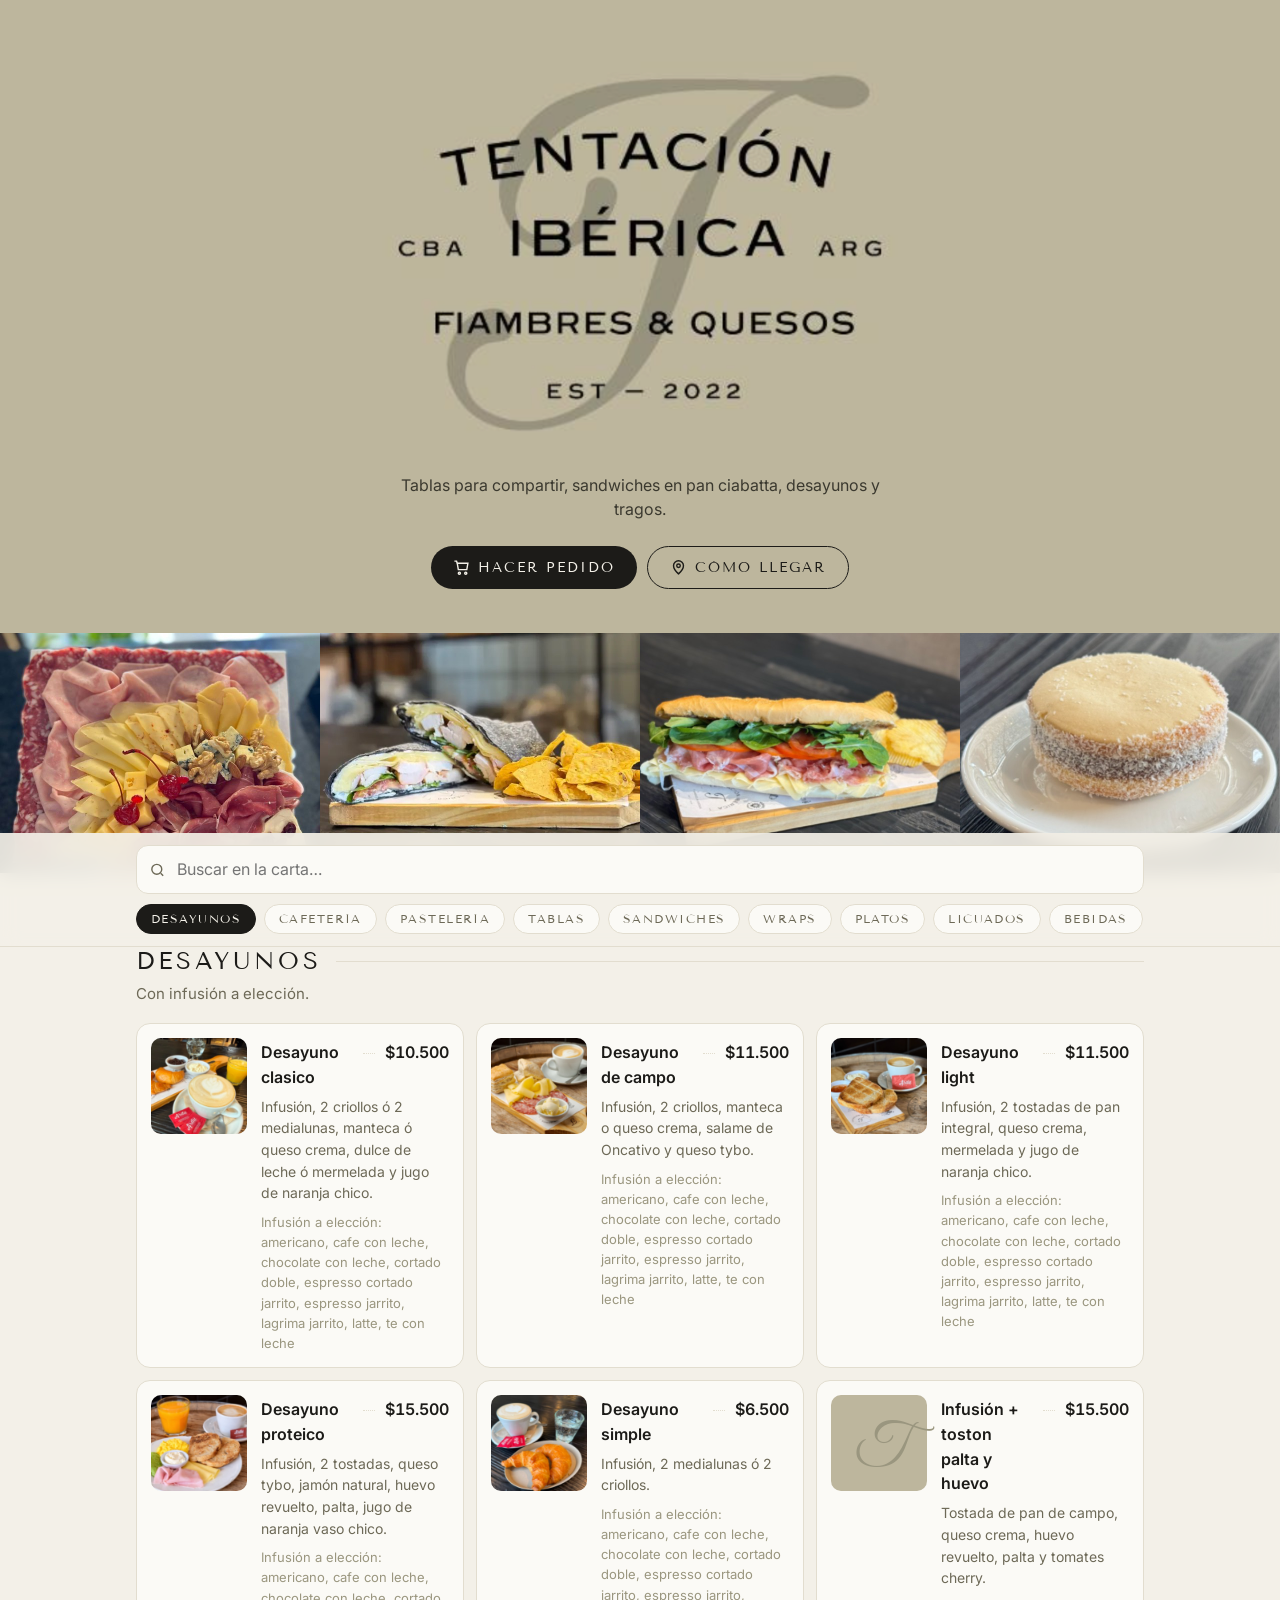
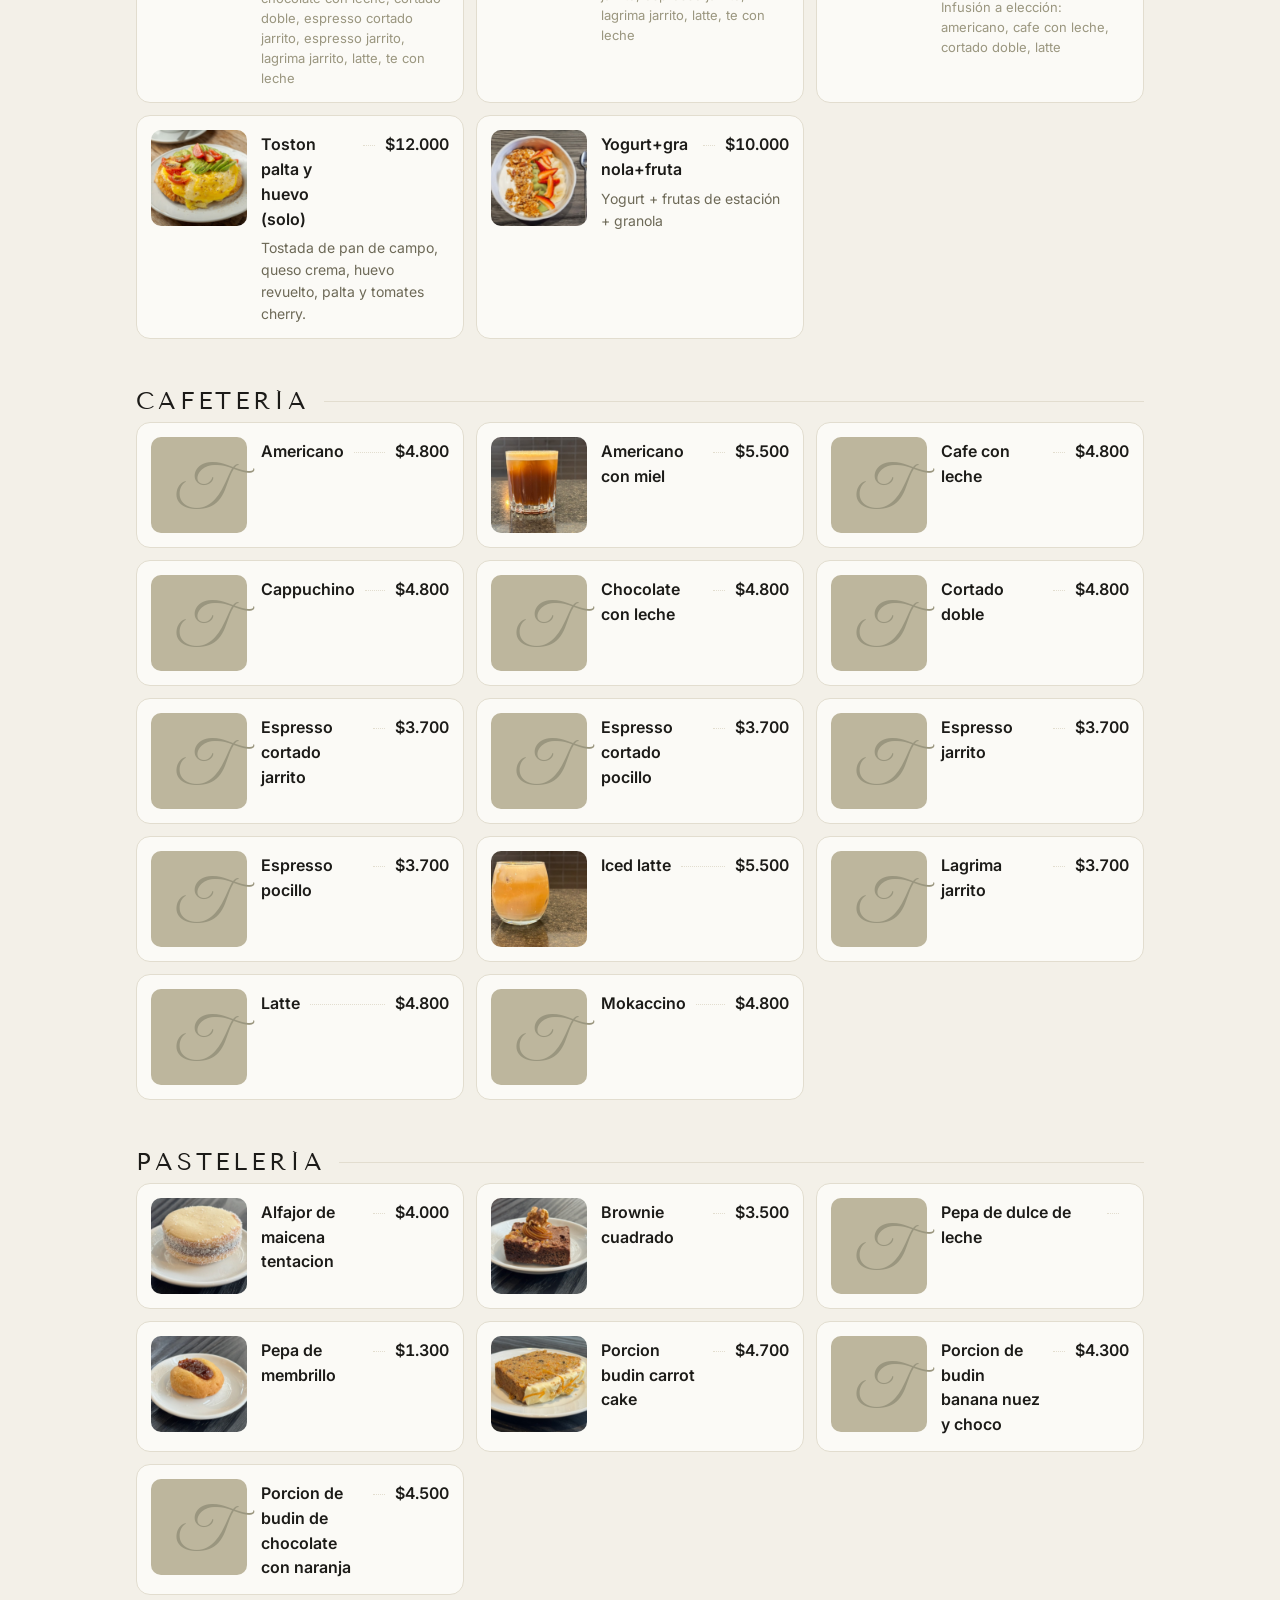
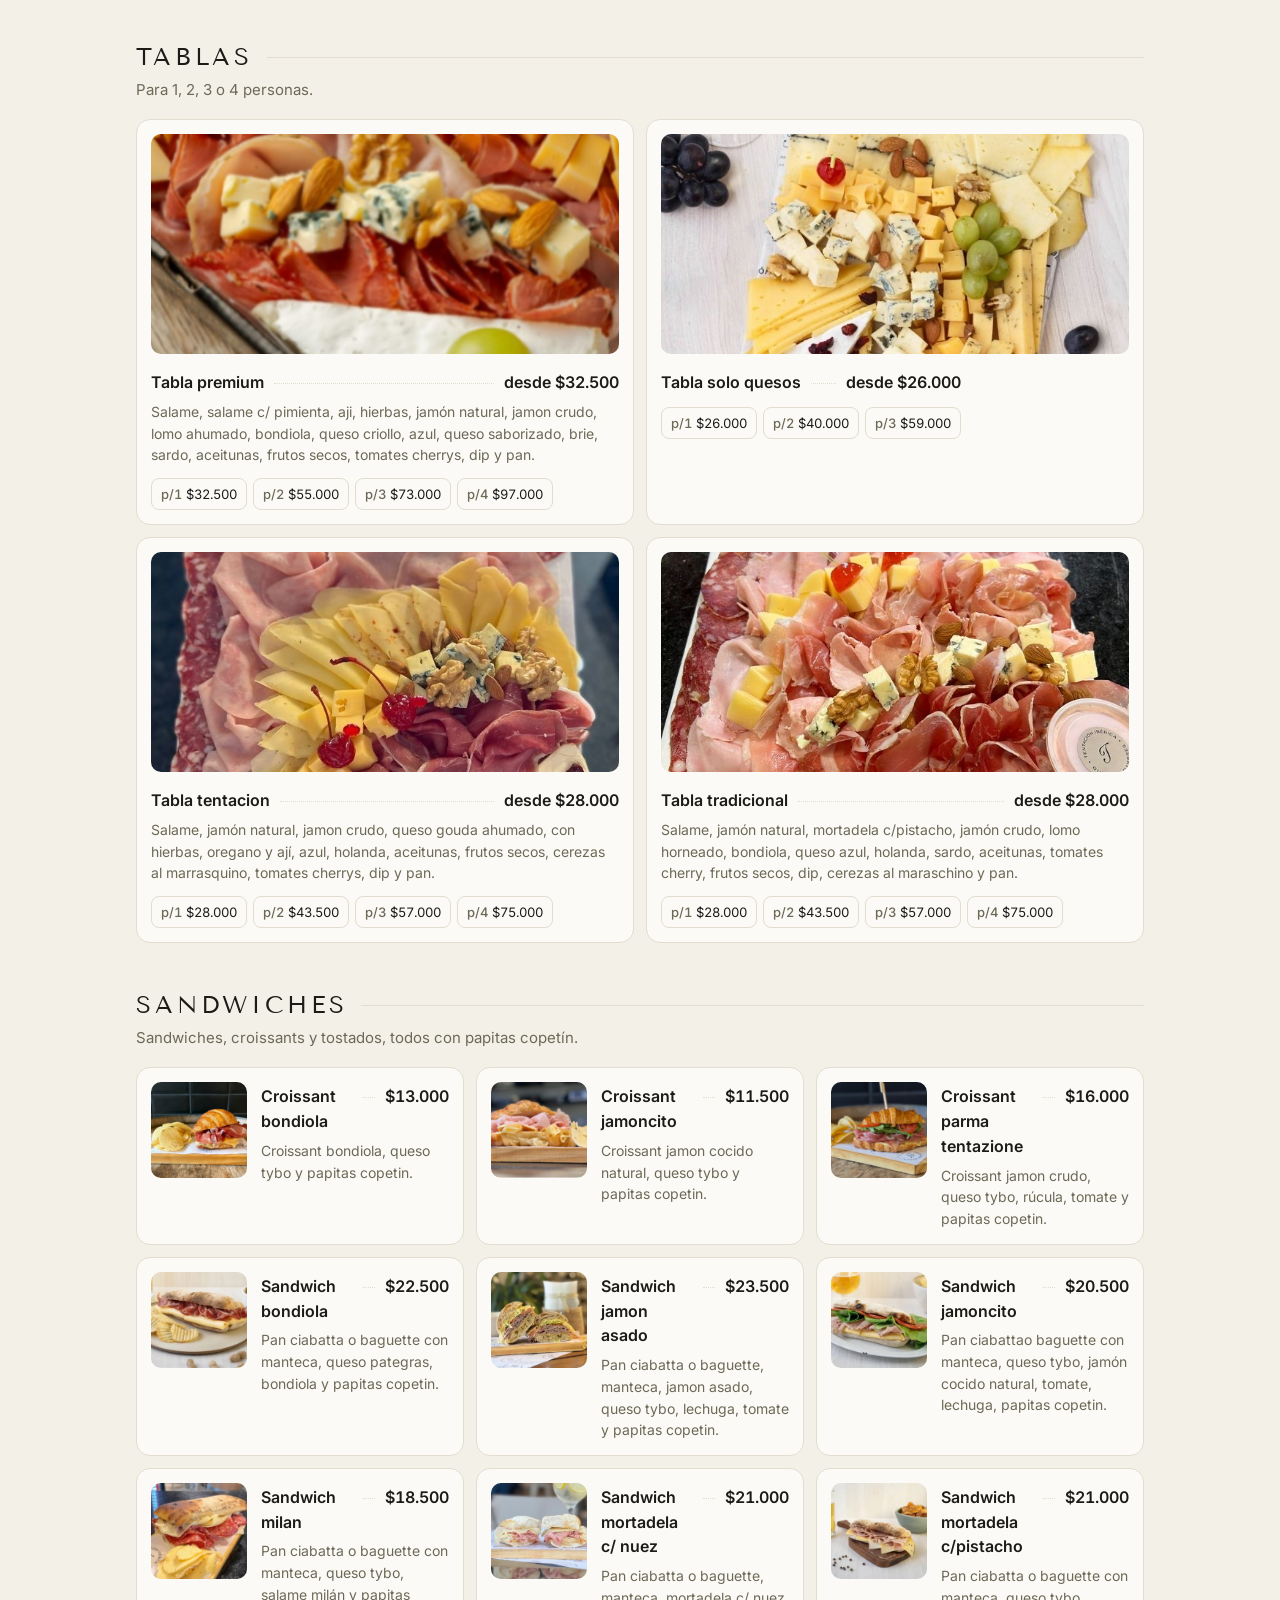
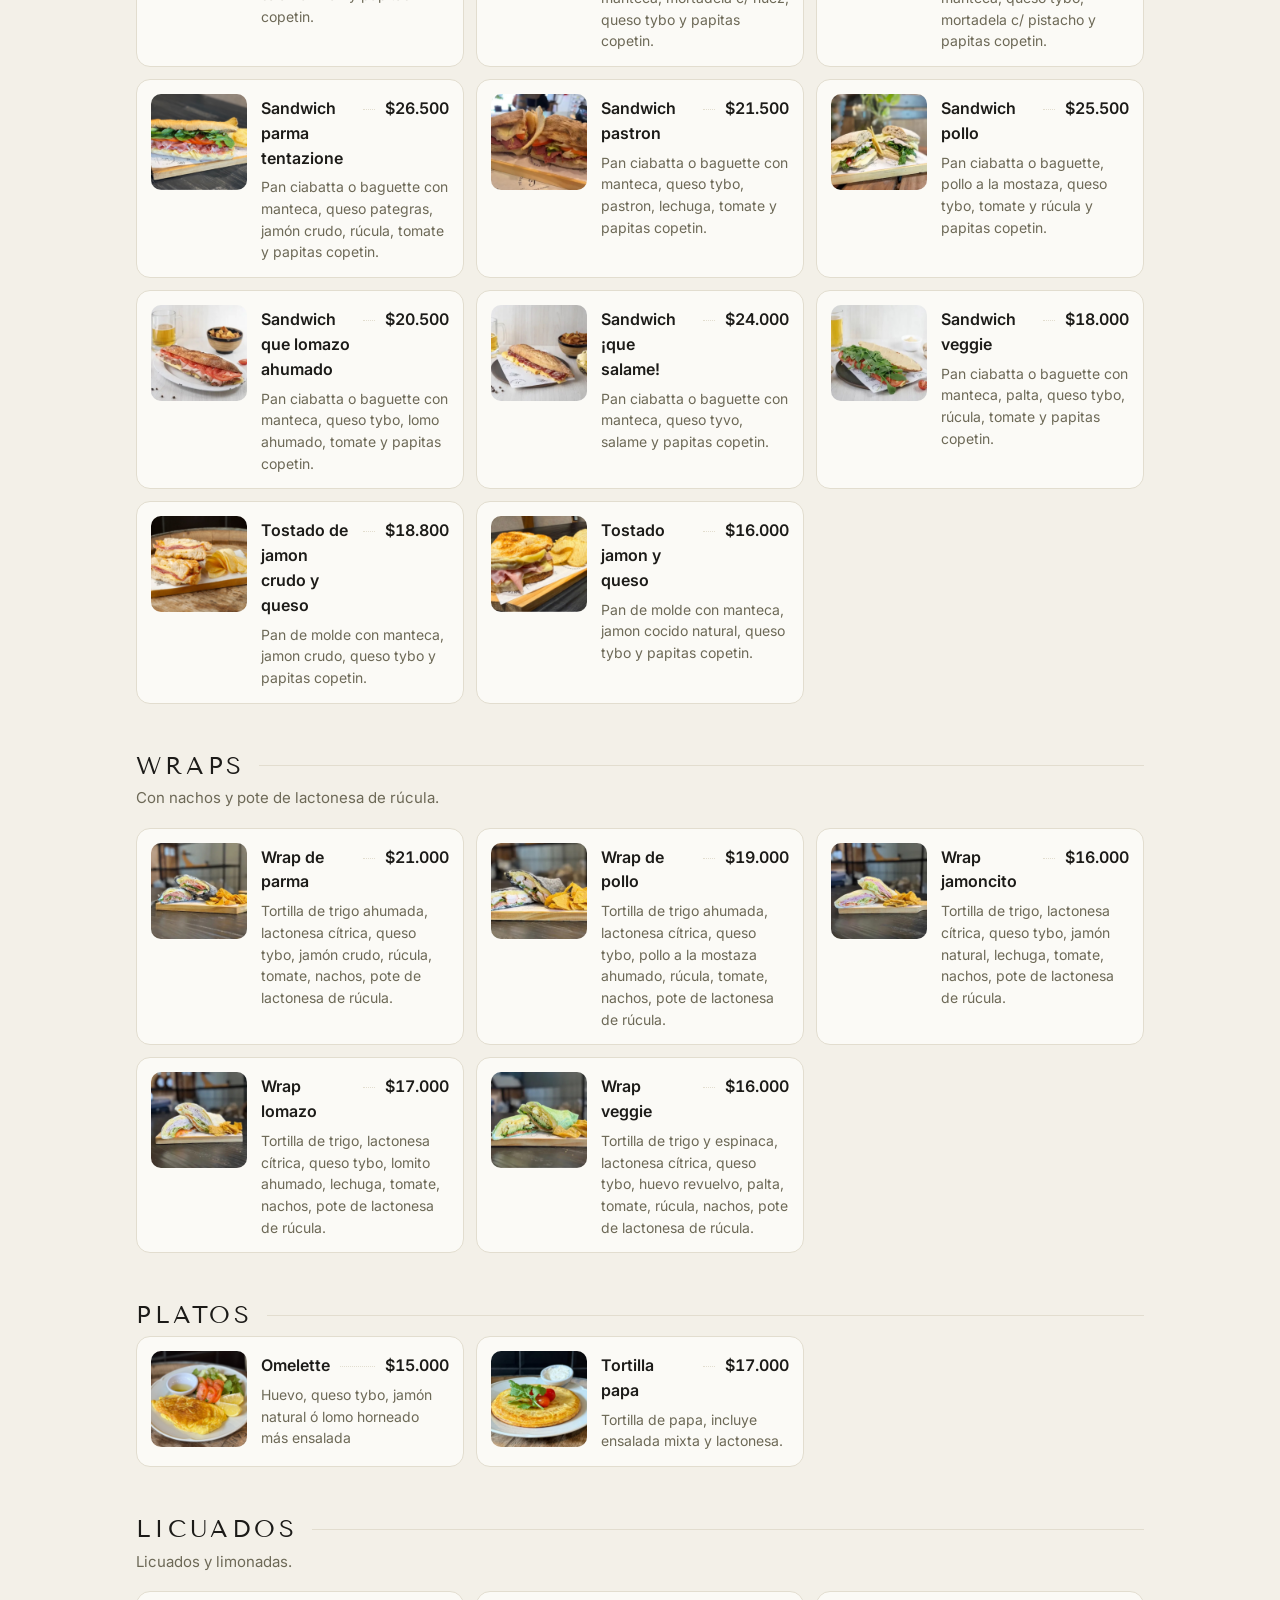
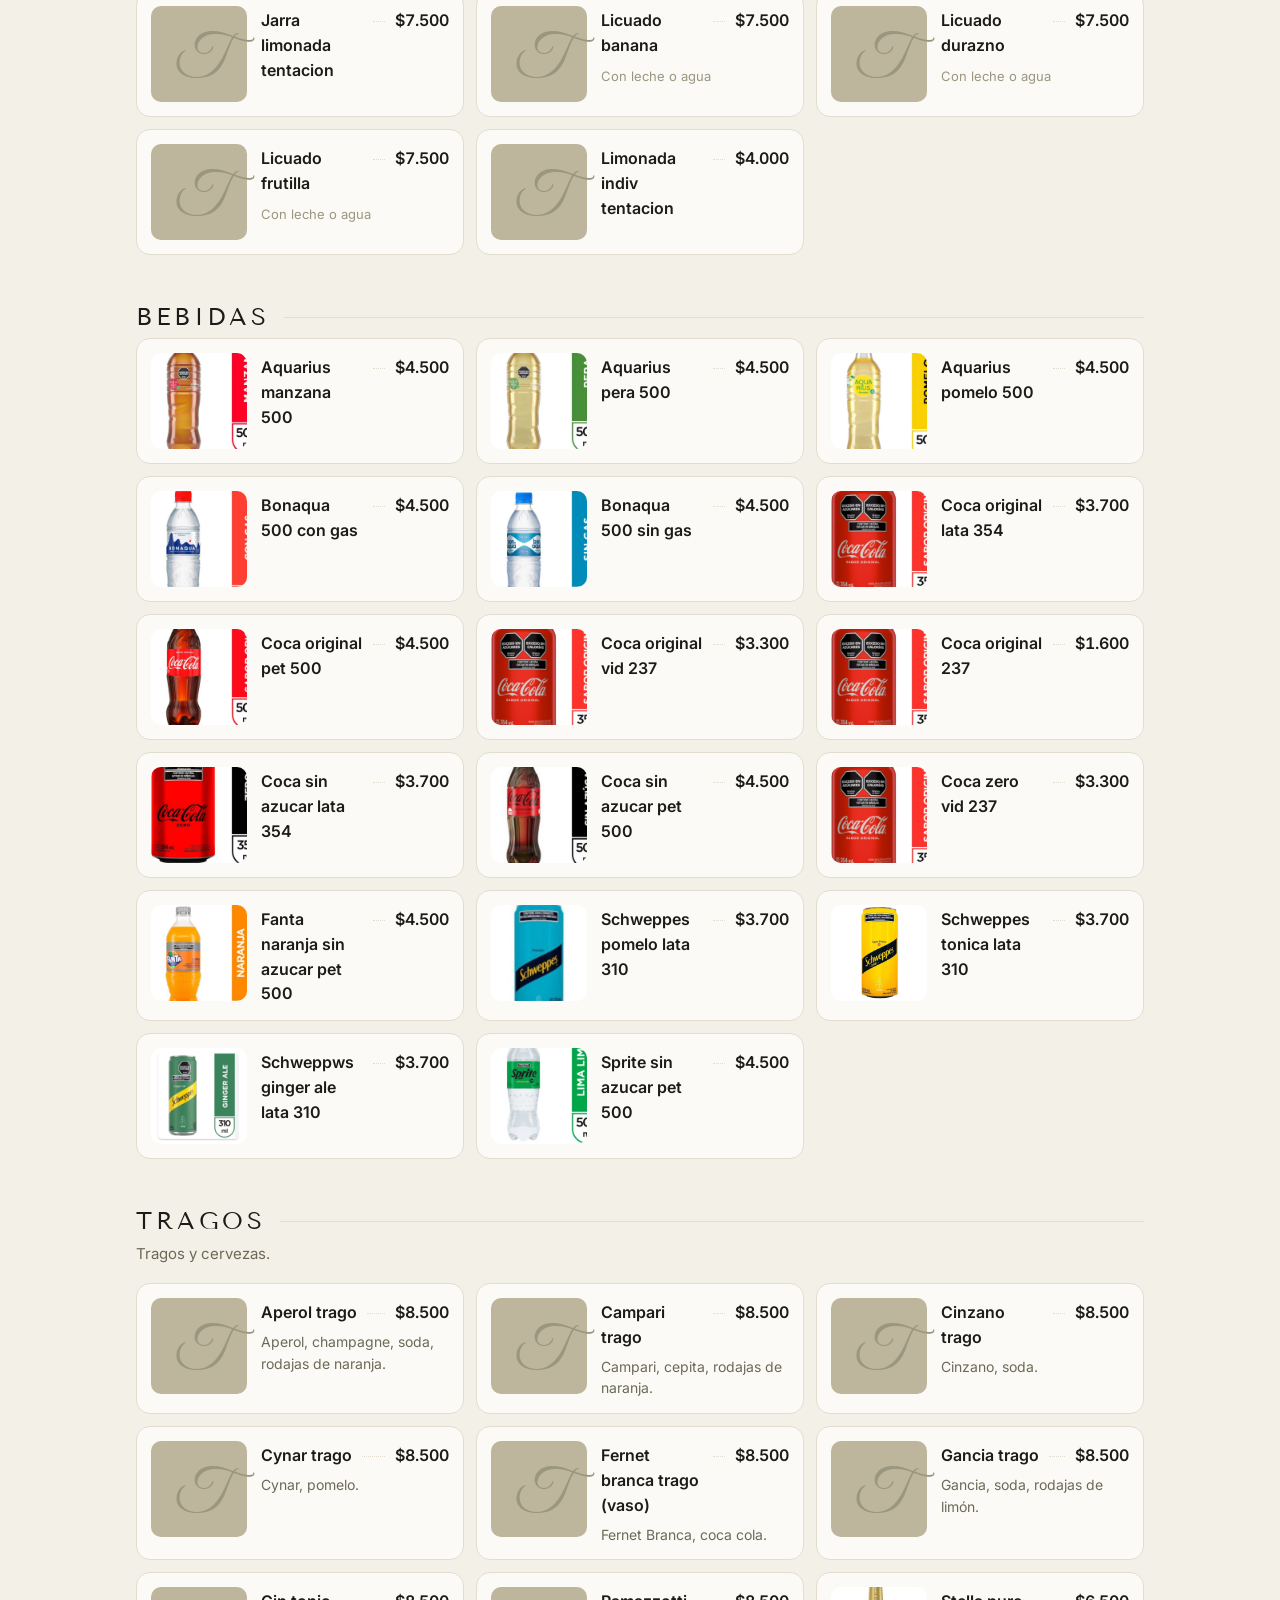
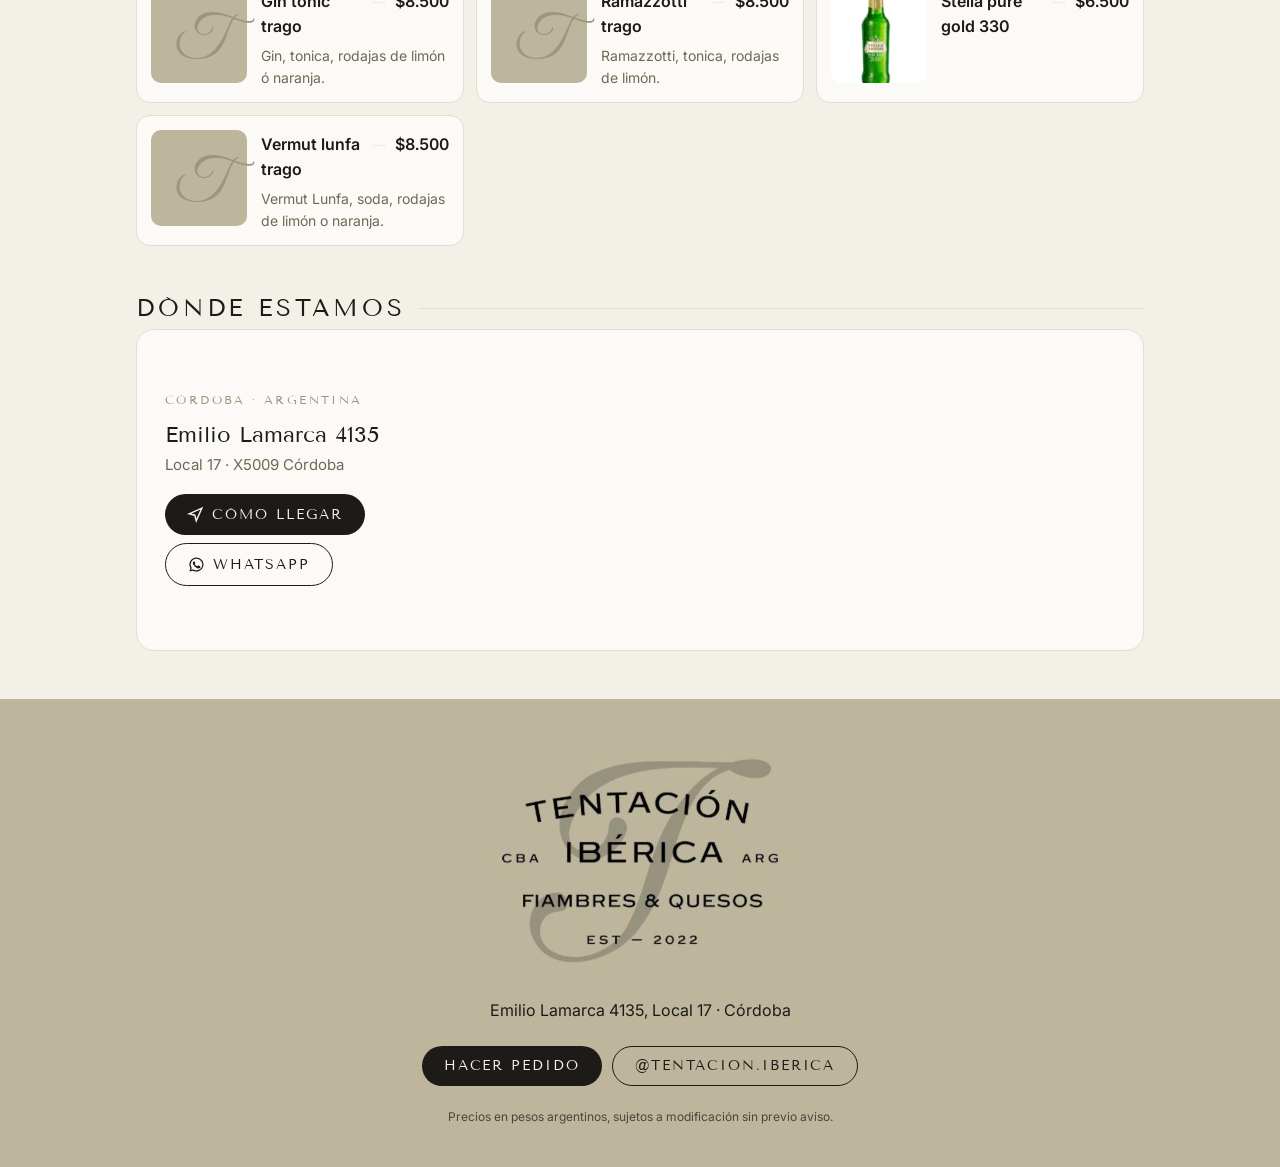
==== commit 2b6f42a0: "fix: categoría activa calculada por posición (incluye Ubicación al final) Co-Authored-By: Claude Opu" ====
--- a/index.html
+++ b/index.html
@@ -142,11 +142,21 @@
 const catsBar = document.getElementById("cats");
 // mover SOLO la barra de categorías (scrollIntoView movía también la página y cortaba el scroll al tocar una categoría)
 const centerChip = a => catsBar.scrollTo({left: a.offsetLeft - (catsBar.clientWidth - a.offsetWidth) / 2, behavior: "smooth"});
-const obs = new IntersectionObserver(es => es.forEach(e => {
-  if (!e.isIntersecting) return;
-  links.forEach(a => { const on = a.dataset.id === e.target.id; a.classList.toggle("on", on); if (on) centerChip(a); });
-}), {rootMargin:"-130px 0px -65% 0px"});
-document.querySelectorAll("section").forEach(s => obs.observe(s));
+const SECS = "main section";
+// categoría activa = última sección cuyo título ya pasó debajo de la barra fija
+let activeId = null;
+const secs = () => [...document.querySelectorAll(SECS)].filter(s => s.style.display !== "none");
+function markActive(){
+  const lim = document.querySelector(".bar").getBoundingClientRect().bottom + 24;
+  const list = secs(); let cur = list[0];
+  for (const s of list) if (s.getBoundingClientRect().top <= lim) cur = s;
+  if (innerHeight + scrollY >= document.documentElement.scrollHeight - 4) cur = list[list.length - 1];
+  if (!cur || cur.id === activeId) return;
+  activeId = cur.id;
+  links.forEach(a => { const on = a.dataset.id === activeId; a.classList.toggle("on", on); if (on) centerChip(a); });
+}
+addEventListener("scroll", () => requestAnimationFrame(markActive), {passive:true});
+addEventListener("load", markActive); markActive();
 // la carta se dibuja por JS: si se entra con #seccion, saltar ahí una vez que existe
 const goHash = () => { const el = location.hash && document.getElementById(location.hash.slice(1)); if (el) el.scrollIntoView({behavior:"instant"}); };
 goHash(); window.addEventListener("load", goHash, {once:true});
